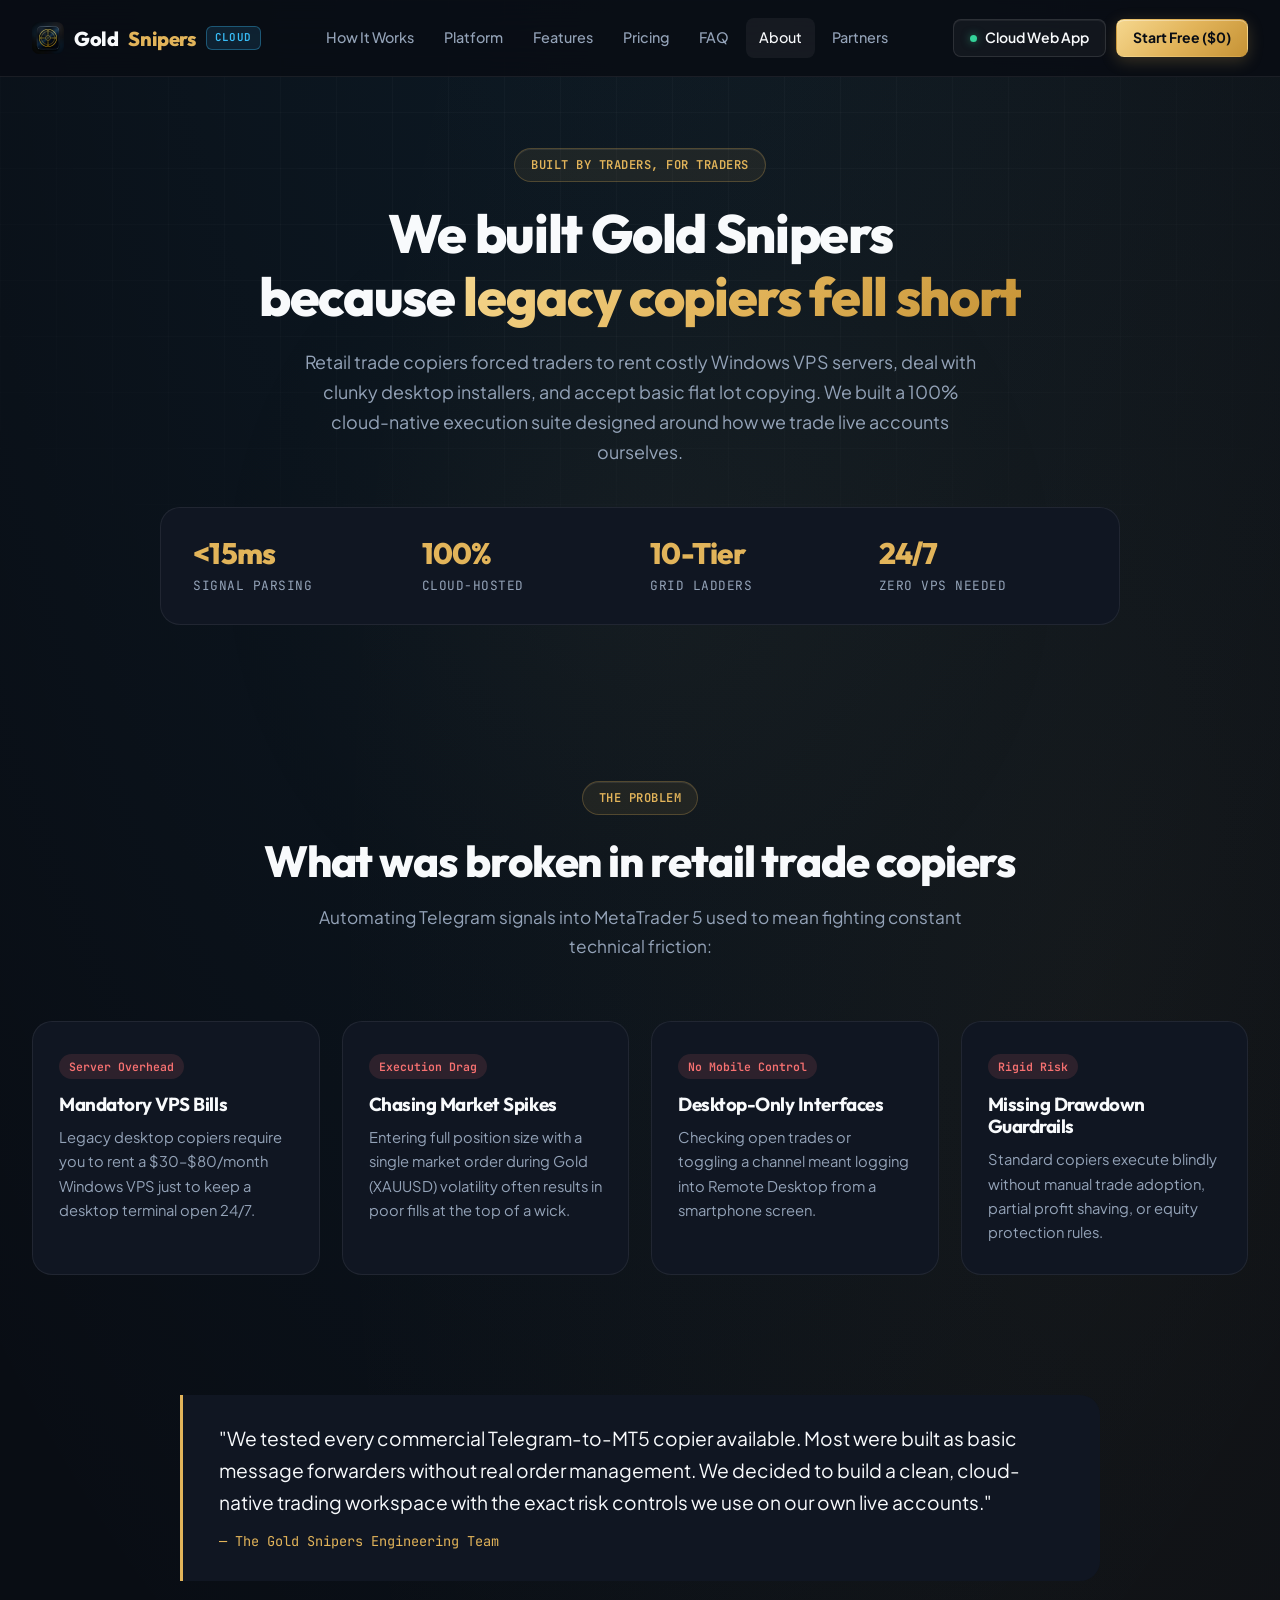
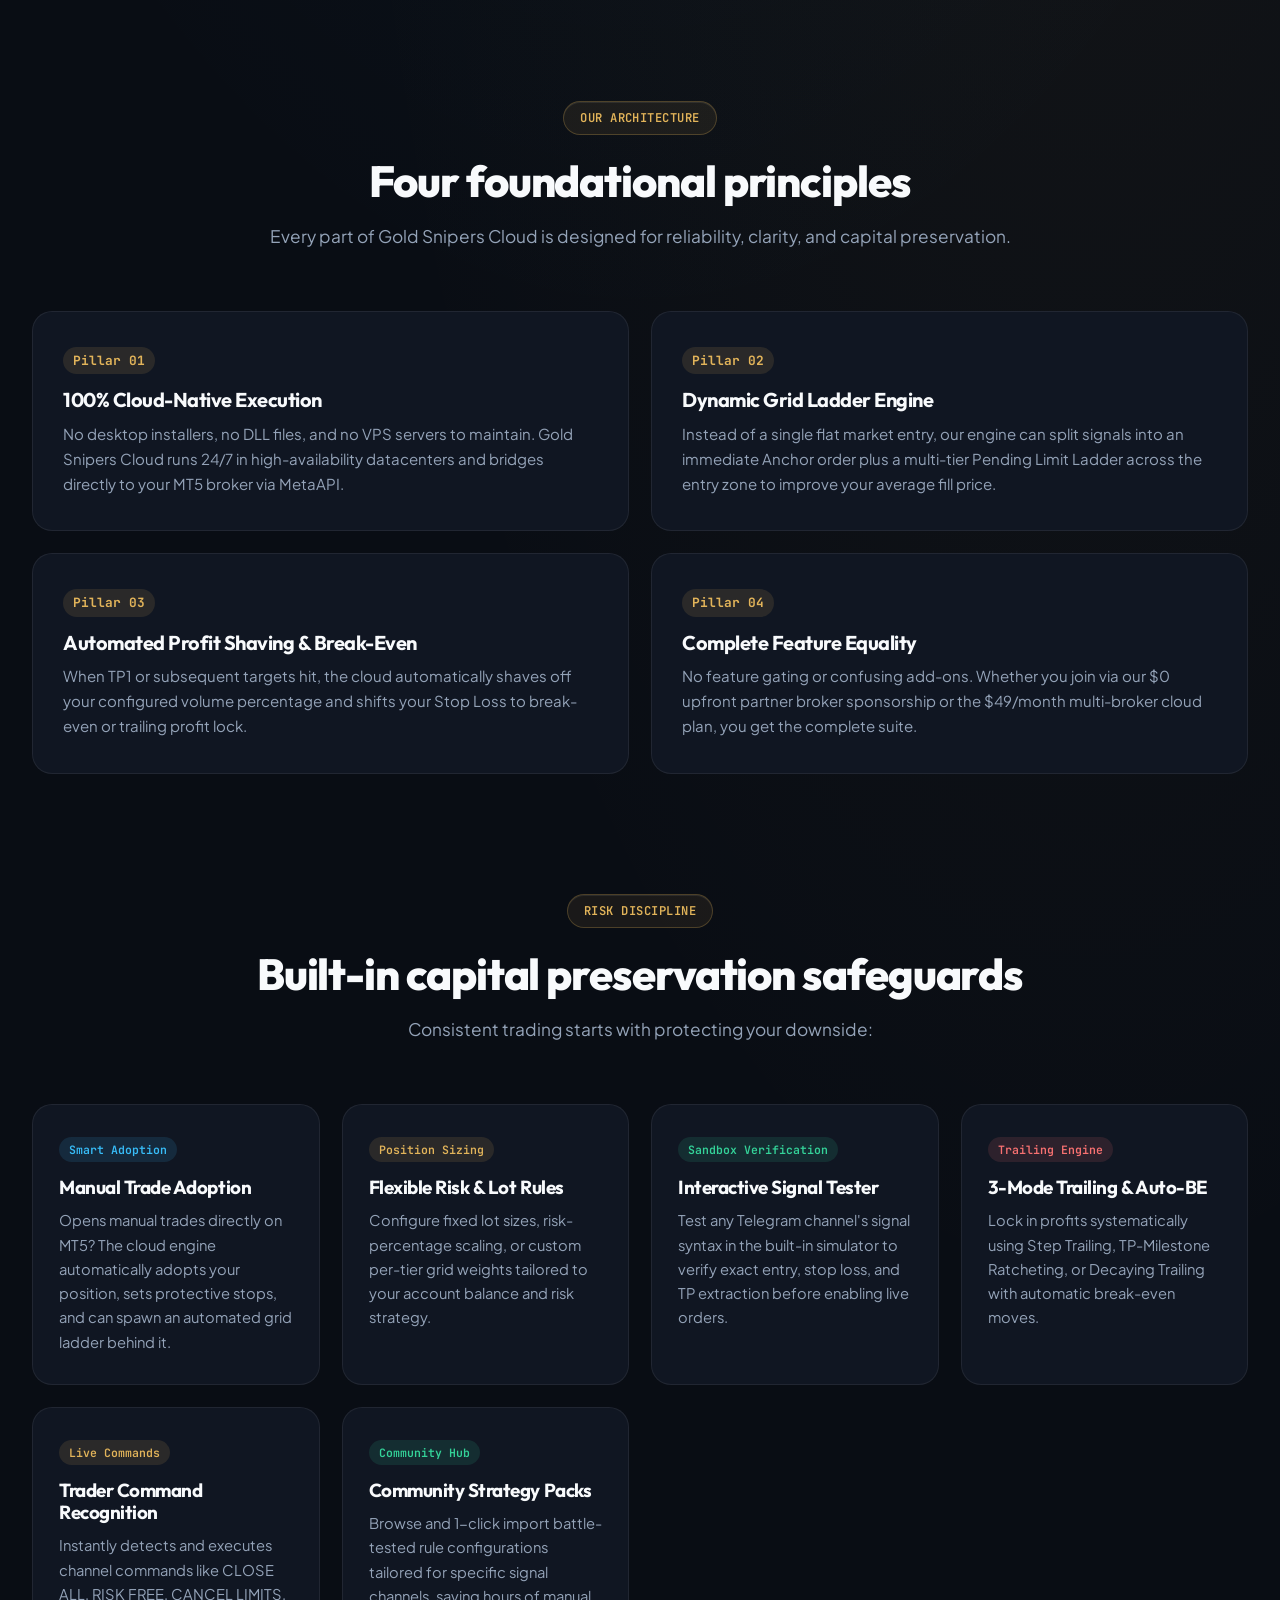
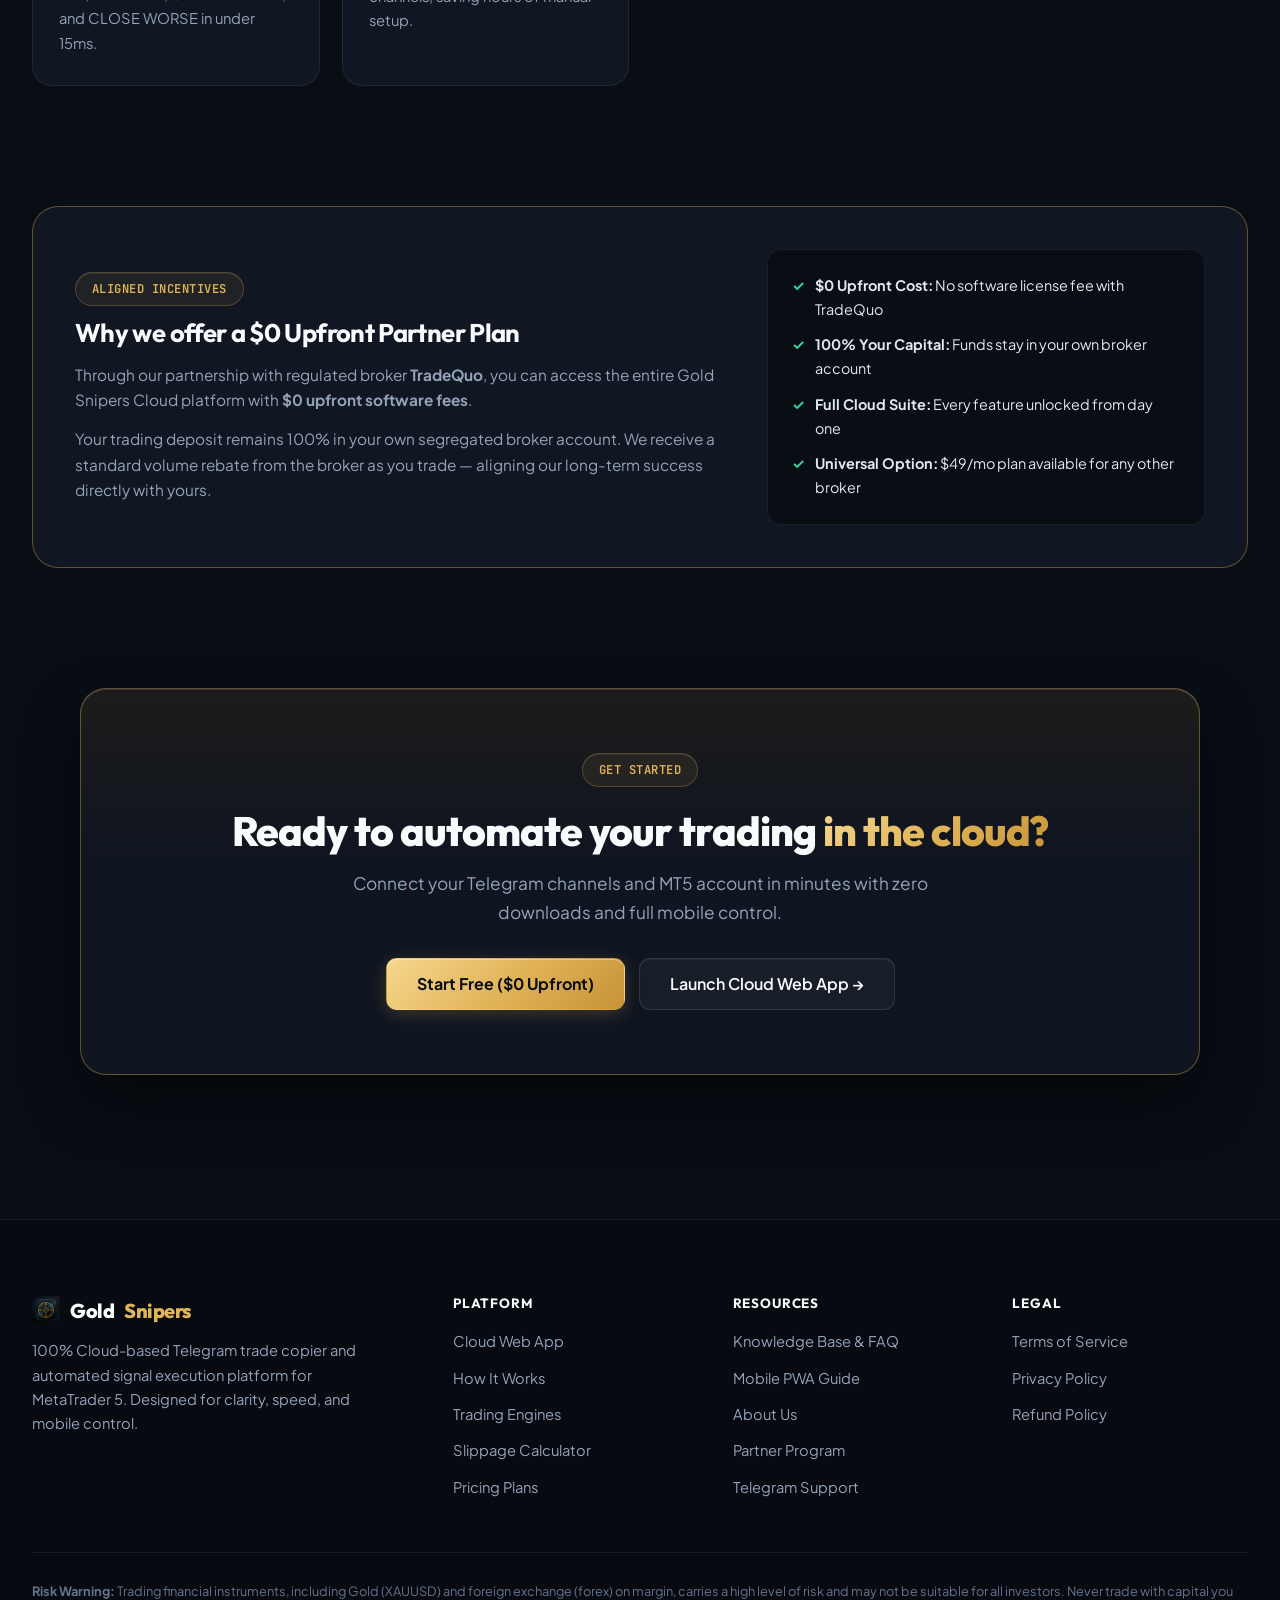
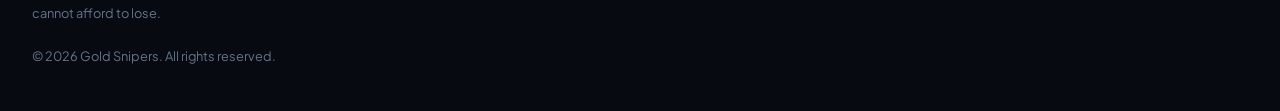
==== about.html @ 927ae24c "content: add high-value features (Community Strategy Packs, Live Commands, News Calendar, Trailing E" ====
<!DOCTYPE html>
<html lang="en">
<head>
    <meta charset="UTF-8">
    <meta name="viewport" content="width=device-width, initial-scale=1.0">
    <title>About Us | Gold Snipers Cloud</title>
    <meta name="description" content="Discover how Gold Snipers engineered our 100% cloud-native MT5 trade copier — sub-15ms execution, dynamic grid ladders, manual trade adoption, and mobile PWA control. Built by traders, for traders.">
    <link rel="canonical" href="https://goldsnipersbot.com/about.html">
    <link rel="icon" href="favicon.ico" type="image/x-icon">
    <link rel="icon" type="image/png" sizes="192x192" href="icon-192x192.png">
    <link rel="icon" type="image/png" sizes="512x512" href="icon-512x512.png">
    <meta property="og:title" content="About Us | Gold Snipers Cloud">
    <meta property="og:description" content="Why Gold Snipers exists: fixing the retail trade copier market with 100% cloud execution, smart grid ladders, and complete feature equality.">
    <meta property="og:image" content="https://goldsnipersbot.com/dashboard.png">
    <meta property="og:url" content="https://goldsnipersbot.com/about.html">
    <meta property="og:type" content="website">

    <link rel="preconnect" href="https://fonts.googleapis.com">
    <link rel="preconnect" href="https://fonts.gstatic.com" crossorigin>
    <link href="https://fonts.googleapis.com/css2?family=Inter:wght@400;500;600;700&family=Outfit:wght@500;600;700;800&family=Plus+Jakarta+Sans:wght@400;500;600;700&family=JetBrains+Mono:wght@400;500;600&display=swap" rel="stylesheet">
    <link rel="stylesheet" href="style.css?v=401.0">

    <style>
        .about-stats-bar {
            display: grid;
            grid-template-columns: repeat(4, 1fr);
            gap: 20px;
            background: var(--bg-surface);
            border: 1px solid var(--border-subtle);
            border-radius: var(--radius-lg);
            padding: 28px 32px;
            max-width: 960px;
            margin: 40px auto 0;
            text-align: left;
        }
        .about-stat h3 {
            font-size: 1.85rem;
            font-weight: 800;
            color: var(--accent-gold);
            margin-bottom: 4px;
        }
        .about-stat p {
            font-size: 0.8rem;
            color: var(--text-muted);
            font-family: var(--font-mono);
            text-transform: uppercase;
            letter-spacing: 0.04em;
        }
        .about-grid {
            display: grid;
            grid-template-columns: repeat(auto-fit, minmax(260px, 1fr));
            gap: 22px;
        }
        .about-card {
            background: var(--bg-surface);
            border: 1px solid var(--border-subtle);
            border-radius: var(--radius-lg);
            padding: 30px 26px;
            transition: var(--transition-fast);
        }
        .about-card:hover {
            border-color: var(--border-default);
        }
        .about-card-badge {
            display: inline-block;
            font-family: var(--font-mono);
            font-size: 0.72rem;
            font-weight: 600;
            padding: 3px 10px;
            border-radius: 999px;
            background: var(--accent-red-soft);
            color: var(--accent-red);
            margin-bottom: 14px;
        }
        .about-card-badge.gold {
            background: var(--accent-gold-soft);
            color: var(--accent-gold);
        }
        .about-card-badge.cyan {
            background: var(--accent-cyan-soft);
            color: var(--accent-cyan);
        }
        .about-card-badge.green {
            background: var(--accent-green-soft);
            color: var(--accent-green);
        }
        .about-card h3 {
            font-size: 1.18rem;
            font-weight: 700;
            margin-bottom: 10px;
        }
        .about-card p {
            font-size: 0.92rem;
            color: var(--text-muted);
            line-height: 1.65;
        }
        .about-quote {
            border-left: 3px solid var(--accent-gold);
            padding: 28px 36px;
            background: var(--bg-surface);
            border-radius: 0 var(--radius-lg) var(--radius-lg) 0;
            max-width: 920px;
            margin: 0 auto;
        }
        .about-quote p {
            font-size: 1.2rem;
            color: var(--text-main);
            line-height: 1.65;
        }
        .about-quote cite {
            font-size: 0.85rem;
            color: var(--accent-gold);
            display: block;
            margin-top: 12px;
            font-style: normal;
            font-family: var(--font-mono);
        }
        .pillar-grid {
            display: grid;
            grid-template-columns: repeat(2, 1fr);
            gap: 22px;
        }
        .pillar-card {
            background: var(--bg-surface);
            border: 1px solid var(--border-subtle);
            border-radius: var(--radius-lg);
            padding: 34px 30px;
        }
        .pillar-num {
            font-family: var(--font-mono);
            font-size: 0.8rem;
            font-weight: 700;
            color: var(--accent-gold);
            background: var(--accent-gold-soft);
            display: inline-block;
            padding: 3px 10px;
            border-radius: 999px;
            margin-bottom: 14px;
        }
        .pillar-card h3 {
            font-size: 1.25rem;
            font-weight: 700;
            margin-bottom: 10px;
        }
        .pillar-card p {
            font-size: 0.94rem;
            color: var(--text-muted);
            line-height: 1.65;
        }
        .broker-callout {
            background: var(--bg-surface);
            border: 1px solid var(--border-gold);
            border-radius: var(--radius-xl);
            padding: 42px;
            display: grid;
            grid-template-columns: 1.2fr 0.8fr;
            gap: 36px;
            align-items: center;
        }
        .broker-callout h3 {
            font-size: 1.6rem;
            font-weight: 700;
            margin-bottom: 14px;
        }
        .broker-callout p {
            font-size: 0.96rem;
            color: var(--text-muted);
            line-height: 1.65;
            margin-bottom: 14px;
        }
        .broker-callout-checks {
            display: flex;
            flex-direction: column;
            gap: 12px;
            background: var(--bg-base);
            padding: 24px;
            border-radius: var(--radius-md);
            border: 1px solid var(--border-subtle);
        }
        .broker-callout-check {
            display: flex;
            align-items: flex-start;
            gap: 10px;
            font-size: 0.9rem;
            color: var(--text-secondary);
        }
        .broker-callout-check span.icon {
            color: var(--accent-green);
            font-weight: 700;
        }
        @media (max-width: 900px) {
            .about-stats-bar { grid-template-columns: repeat(2, 1fr); }
            .pillar-grid { grid-template-columns: 1fr; }
            .broker-callout { grid-template-columns: 1fr; padding: 28px; }
        }
    </style>

    <script type="application/ld+json">
    {
        "@context": "https://schema.org",
        "@type": "AboutPage",
        "name": "About Gold Snipers Cloud",
        "description": "The mission, architecture, and technology behind Gold Snipers Cloud — the 100% cloud-native MetaTrader 5 trade copier.",
        "url": "https://goldsnipersbot.com/about.html",
        "publisher": {
            "@type": "Organization",
            "name": "Gold Snipers",
            "url": "https://goldsnipersbot.com",
            "logo": "https://goldsnipersbot.com/logo-header.png"
        }
    }
    </script>
</head>
<body>
    <div class="bg-glow"></div>
    <div class="bg-glow-gold"></div>

    <!-- Header / Navigation -->
    <header>
        <div class="container">
            <nav>
                <a href="index.html" class="logo">
                    <img src="logo-header.png" alt="Gold Snipers Logo" width="30" height="30">
                    Gold<span>Snipers</span> <span class="logo-sub-tag">Cloud</span>
                </a>
                <ul class="nav-links">
                    <li><a href="index.html#how-it-works">How It Works</a></li>
                    <li><a href="index.html#showcase">Platform</a></li>
                    <li><a href="index.html#features">Features</a></li>
                    <li><a href="index.html#pricing">Pricing</a></li>
                    <li><a href="faq.html">FAQ</a></li>
                    <li><a href="about.html" class="active">About</a></li>
                    <li><a href="partners.html">Partners</a></li>
                </ul>
                <div class="nav-actions">
                    <a href="https://cloud.goldsnipersbot.com" class="btn btn-secondary btn-sm" target="_blank" rel="noopener noreferrer">
                        <span class="status-dot"></span>
                        <span>Cloud Web App</span>
                    </a>
                    <a href="index.html#pricing" class="btn btn-primary btn-sm">Start Free ($0)</a>
                </div>
                <button class="menu-toggle" type="button" aria-label="Toggle navigation">
                    <span></span>
                    <span></span>
                    <span></span>
                </button>
            </nav>
        </div>
    </header>

    <main>
        <!-- Hero Section -->
        <section class="page-hero">
            <div class="container">
                <div class="section-eyebrow">Built by Traders, for Traders</div>
                <h1>We built Gold Snipers<br>because <span class="gold-text">legacy copiers fell short</span></h1>
                <p class="subtitle">
                    Retail trade copiers forced traders to rent costly Windows VPS servers, deal with clunky desktop installers, and accept basic flat lot copying. We built a 100% cloud-native execution suite designed around how we trade live accounts ourselves.
                </p>

                <div class="about-stats-bar">
                    <div class="about-stat">
                        <h3>&lt;15ms</h3>
                        <p>Signal Parsing</p>
                    </div>
                    <div class="about-stat">
                        <h3>100%</h3>
                        <p>Cloud-Hosted</p>
                    </div>
                    <div class="about-stat">
                        <h3>10-Tier</h3>
                        <p>Grid Ladders</p>
                    </div>
                    <div class="about-stat">
                        <h3>24/7</h3>
                        <p>Zero VPS Needed</p>
                    </div>
                </div>
            </div>
        </section>

        <!-- The Problem We Solved -->
        <section class="section-padding">
            <div class="container">
                <div class="section-header text-center">
                    <div class="section-eyebrow">The Problem</div>
                    <h2>What was broken in retail trade copiers</h2>
                    <p>Automating Telegram signals into MetaTrader 5 used to mean fighting constant technical friction:</p>
                </div>

                <div class="about-grid">
                    <div class="about-card">
                        <span class="about-card-badge">Server Overhead</span>
                        <h3>Mandatory VPS Bills</h3>
                        <p>Legacy desktop copiers require you to rent a $30–$80/month Windows VPS just to keep a desktop terminal open 24/7.</p>
                    </div>
                    <div class="about-card">
                        <span class="about-card-badge">Execution Drag</span>
                        <h3>Chasing Market Spikes</h3>
                        <p>Entering full position size with a single market order during Gold (XAUUSD) volatility often results in poor fills at the top of a wick.</p>
                    </div>
                    <div class="about-card">
                        <span class="about-card-badge">No Mobile Control</span>
                        <h3>Desktop-Only Interfaces</h3>
                        <p>Checking open trades or toggling a channel meant logging into Remote Desktop from a smartphone screen.</p>
                    </div>
                    <div class="about-card">
                        <span class="about-card-badge">Rigid Risk</span>
                        <h3>Missing Drawdown Guardrails</h3>
                        <p>Standard copiers execute blindly without manual trade adoption, partial profit shaving, or equity protection rules.</p>
                    </div>
                </div>
            </div>
        </section>

        <!-- Quote -->
        <section style="padding: 16px 0;">
            <div class="container">
                <div class="about-quote">
                    <p>"We tested every commercial Telegram-to-MT5 copier available. Most were built as basic message forwarders without real order management. We decided to build a clean, cloud-native trading workspace with the exact risk controls we use on our own live accounts."</p>
                    <cite>— The Gold Snipers Engineering Team</cite>
                </div>
            </div>
        </section>

        <!-- 4 Core Architectural Pillars -->
        <section class="section-padding">
            <div class="container">
                <div class="section-header text-center">
                    <div class="section-eyebrow">Our Architecture</div>
                    <h2>Four foundational principles</h2>
                    <p>Every part of Gold Snipers Cloud is designed for reliability, clarity, and capital preservation.</p>
                </div>

                <div class="pillar-grid">
                    <div class="pillar-card">
                        <div class="pillar-num">Pillar 01</div>
                        <h3>100% Cloud-Native Execution</h3>
                        <p>No desktop installers, no DLL files, and no VPS servers to maintain. Gold Snipers Cloud runs 24/7 in high-availability datacenters and bridges directly to your MT5 broker via MetaAPI.</p>
                    </div>
                    <div class="pillar-card">
                        <div class="pillar-num">Pillar 02</div>
                        <h3>Dynamic Grid Ladder Engine</h3>
                        <p>Instead of a single flat market entry, our engine can split signals into an immediate Anchor order plus a multi-tier Pending Limit Ladder across the entry zone to improve your average fill price.</p>
                    </div>
                    <div class="pillar-card">
                        <div class="pillar-num">Pillar 03</div>
                        <h3>Automated Profit Shaving &amp; Break-Even</h3>
                        <p>When TP1 or subsequent targets hit, the cloud automatically shaves off your configured volume percentage and shifts your Stop Loss to break-even or trailing profit lock.</p>
                    </div>
                    <div class="pillar-card">
                        <div class="pillar-num">Pillar 04</div>
                        <h3>Complete Feature Equality</h3>
                        <p>No feature gating or confusing add-ons. Whether you join via our $0 upfront partner broker sponsorship or the $49/month multi-broker cloud plan, you get the complete suite.</p>
                    </div>
                </div>
            </div>
        </section>

        <!-- Capital Preservation -->
        <section class="section-padding" style="padding-top: 16px;">
            <div class="container">
                <div class="section-header text-center">
                    <div class="section-eyebrow">Risk Discipline</div>
                    <h2>Built-in capital preservation safeguards</h2>
                    <p>Consistent trading starts with protecting your downside:</p>
                </div>

                <div class="about-grid">
                    <div class="about-card">
                        <span class="about-card-badge cyan">Smart Adoption</span>
                        <h3>Manual Trade Adoption</h3>
                        <p>Opens manual trades directly on MT5? The cloud engine automatically adopts your position, sets protective stops, and can spawn an automated grid ladder behind it.</p>
                    </div>
                    <div class="about-card">
                        <span class="about-card-badge gold">Position Sizing</span>
                        <h3>Flexible Risk &amp; Lot Rules</h3>
                        <p>Configure fixed lot sizes, risk-percentage scaling, or custom per-tier grid weights tailored to your account balance and risk strategy.</p>
                    </div>
                    <div class="about-card">
                        <span class="about-card-badge green">Sandbox Verification</span>
                        <h3>Interactive Signal Tester</h3>
                        <p>Test any Telegram channel's signal syntax in the built-in simulator to verify exact entry, stop loss, and TP extraction before enabling live orders.</p>
                    </div>
                    <div class="about-card">
                        <span class="about-card-badge purple">Trailing Engine</span>
                        <h3>3-Mode Trailing &amp; Auto-BE</h3>
                        <p>Lock in profits systematically using Step Trailing, TP-Milestone Ratcheting, or Decaying Trailing with automatic break-even moves.</p>
                    </div>
                    <div class="about-card">
                        <span class="about-card-badge gold">Live Commands</span>
                        <h3>Trader Command Recognition</h3>
                        <p>Instantly detects and executes channel commands like CLOSE ALL, RISK FREE, CANCEL LIMITS, and CLOSE WORSE in under 15ms.</p>
                    </div>
                    <div class="about-card">
                        <span class="about-card-badge green">Community Hub</span>
                        <h3>Community Strategy Packs</h3>
                        <p>Browse and 1-click import battle-tested rule configurations tailored for specific signal channels, saving hours of manual setup.</p>
                    </div>
                </div>
            </div>
        </section>

        <!-- Broker Sponsorship Callout -->
        <section class="section-padding" style="padding-top: 16px;">
            <div class="container">
                <div class="broker-callout">
                    <div>
                        <div class="section-eyebrow" style="margin-bottom: 12px;">Aligned Incentives</div>
                        <h3>Why we offer a $0 Upfront Partner Plan</h3>
                        <p>Through our partnership with regulated broker <strong>TradeQuo</strong>, you can access the entire Gold Snipers Cloud platform with <strong>$0 upfront software fees</strong>.</p>
                        <p style="margin-bottom: 0;">Your trading deposit remains 100% in your own segregated broker account. We receive a standard volume rebate from the broker as you trade — aligning our long-term success directly with yours.</p>
                    </div>
                    <div class="broker-callout-checks">
                        <div class="broker-callout-check">
                            <span class="icon">✓</span>
                            <span><strong>$0 Upfront Cost:</strong> No software license fee with TradeQuo</span>
                        </div>
                        <div class="broker-callout-check">
                            <span class="icon">✓</span>
                            <span><strong>100% Your Capital:</strong> Funds stay in your own broker account</span>
                        </div>
                        <div class="broker-callout-check">
                            <span class="icon">✓</span>
                            <span><strong>Full Cloud Suite:</strong> Every feature unlocked from day one</span>
                        </div>
                        <div class="broker-callout-check">
                            <span class="icon">✓</span>
                            <span><strong>Universal Option:</strong> $49/mo plan available for any other broker</span>
                        </div>
                    </div>
                </div>
            </div>
        </section>

        <!-- Bottom CTA -->
        <section class="section-padding" style="padding-top: 16px;">
            <div class="container">
                <div class="bottom-cta-box text-center">
                    <div class="section-eyebrow">Get Started</div>
                    <h2>Ready to automate your trading <span class="gold-text">in the cloud?</span></h2>
                    <p>Connect your Telegram channels and MT5 account in minutes with zero downloads and full mobile control.</p>
                    <div class="bottom-cta-actions">
                        <a href="index.html#pricing" class="btn btn-primary btn-lg">Start Free ($0 Upfront)</a>
                        <a href="https://cloud.goldsnipersbot.com" class="btn btn-secondary btn-lg" target="_blank" rel="noopener noreferrer">Launch Cloud Web App &rarr;</a>
                    </div>
                </div>
            </div>
        </section>
    </main>

    <!-- Footer -->
    <footer>
        <div class="container">
            <div class="footer-grid">
                <div class="footer-brand">
                    <a href="index.html" class="footer-logo">
                        <h2><img src="logo-header.png" alt="Gold Snipers Logo" width="28" height="28"> Gold<span>Snipers</span></h2>
                    </a>
                    <p>100% Cloud-based Telegram trade copier and automated signal execution platform for MetaTrader 5. Designed for clarity, speed, and mobile control.</p>
                </div>
                <div class="footer-links">
                    <h4>Platform</h4>
                    <ul>
                        <li><a href="https://cloud.goldsnipersbot.com" target="_blank" rel="noopener noreferrer">Cloud Web App</a></li>
                        <li><a href="index.html#how-it-works">How It Works</a></li>
                        <li><a href="index.html#features">Trading Engines</a></li>
                        <li><a href="index.html#calculator">Slippage Calculator</a></li>
                        <li><a href="index.html#pricing">Pricing Plans</a></li>
                    </ul>
                </div>
                <div class="footer-links">
                    <h4>Resources</h4>
                    <ul>
                        <li><a href="faq.html">Knowledge Base &amp; FAQ</a></li>
                        <li><a href="download.html">Mobile PWA Guide</a></li>
                        <li><a href="about.html">About Us</a></li>
                        <li><a href="partners.html">Partner Program</a></li>
                        <li><a href="https://t.me/goldsniperssupport" target="_blank" rel="noopener noreferrer">Telegram Support</a></li>
                    </ul>
                </div>
                <div class="footer-links">
                    <h4>Legal</h4>
                    <ul>
                        <li><a href="terms.html">Terms of Service</a></li>
                        <li><a href="privacy.html">Privacy Policy</a></li>
                        <li><a href="refund.html">Refund Policy</a></li>
                    </ul>
                </div>
            </div>
            <div class="footer-disclaimer">
                <strong>Risk Warning:</strong> Trading financial instruments, including Gold (XAUUSD) and foreign exchange (forex) on margin, carries a high level of risk and may not be suitable for all investors. Never trade with capital you cannot afford to lose.
                <br><br>
                &copy; 2026 Gold Snipers. All rights reserved.
            </div>
        </div>
    </footer>

    <script src="script.js?v=400.0"></script>
</body>
</html>
---- style.css ----
/* ==========================================================================
   Gold Snipers Cloud — Premium Fintech Matte Dark Design System (v401.0)
   Crafted for visual depth, crisp hierarchy, zero broken wrapping, and eye comfort.
   ========================================================================== */

:root {
    /* Rich Layered Slate Surfaces */
    --bg-base: #090D14;
    --bg-surface: #101622;
    --bg-elevated: #161F30;
    --bg-subtle: #1E293B;
    --bg-glass: rgba(16, 22, 34, 0.82);

    /* Specular Borders & Dividers */
    --border-subtle: rgba(255, 255, 255, 0.07);
    --border-default: rgba(255, 255, 255, 0.11);
    --border-hover: rgba(255, 255, 255, 0.20);
    --border-gold: rgba(226, 180, 90, 0.38);
    --border-teal: rgba(56, 189, 248, 0.35);

    /* Balanced Contrast Typography */
    --text-main: #F8FAFC;
    --text-secondary: #E2E8F0;
    --text-muted: #94A3B8;
    --text-dim: #64748B;

    /* Refined Fintech Accents */
    --accent-gold: #E2B45A;
    --accent-gold-hover: #ECC574;
    --accent-gold-soft: rgba(226, 180, 90, 0.12);
    --accent-cyan: #38BDF8;
    --accent-cyan-hover: #7DD3FC;
    --accent-cyan-soft: rgba(56, 189, 248, 0.12);
    --accent-green: #34D399;
    --accent-green-soft: rgba(52, 211, 153, 0.12);
    --accent-red: #F87171;
    --accent-red-soft: rgba(248, 113, 113, 0.12);
    --accent-purple: #A78BFA;
    --accent-purple-soft: rgba(167, 139, 250, 0.12);

    /* Gradients & Lighting */
    --gold-gradient: linear-gradient(135deg, #F5D78E 0%, #E2B45A 50%, #C69336 100%);
    --card-surface: linear-gradient(180deg, rgba(24, 33, 50, 0.72) 0%, rgba(14, 20, 32, 0.88) 100%);
    --card-featured-gold: linear-gradient(180deg, rgba(226, 180, 90, 0.09) 0%, rgba(16, 22, 34, 0.92) 45%);
    --card-featured-cyan: linear-gradient(180deg, rgba(56, 189, 248, 0.09) 0%, rgba(16, 22, 34, 0.92) 45%);

    /* Typography */
    --font-primary: 'Plus Jakarta Sans', 'Inter', -apple-system, BlinkMacSystemFont, 'Segoe UI', sans-serif;
    --font-display: 'Outfit', 'Plus Jakarta Sans', -apple-system, BlinkMacSystemFont, sans-serif;
    --font-mono: 'JetBrains Mono', monospace;

    /* Layout & Elevation */
    --radius-sm: 10px;
    --radius-md: 14px;
    --radius-lg: 20px;
    --radius-xl: 26px;
    --shadow-card: inset 0 1px 0 0 rgba(255, 255, 255, 0.08), 0 16px 36px -8px rgba(0, 0, 0, 0.48);
    --shadow-elevated: inset 0 1px 0 0 rgba(255, 255, 255, 0.12), 0 28px 64px -12px rgba(0, 0, 0, 0.68);
    --transition-fast: all 0.18s cubic-bezier(0.16, 1, 0.3, 1);
    --transition-smooth: all 0.3s cubic-bezier(0.16, 1, 0.3, 1);
}

/* --- Base Reset --- */
*, *::before, *::after {
    margin: 0;
    padding: 0;
    box-sizing: border-box;
}

html {
    scroll-behavior: smooth;
    scroll-padding-top: 108px;
    overflow-x: hidden;
    -webkit-font-smoothing: antialiased;
    -moz-osx-font-smoothing: grayscale;
}

section[id] {
    scroll-margin-top: 108px;
}

body {
    background-color: var(--bg-base);
    background-image:
        radial-gradient(ellipse 80% 50% at 50% -10%, rgba(56, 189, 248, 0.08), transparent),
        radial-gradient(ellipse 60% 40% at 85% 20%, rgba(226, 180, 90, 0.05), transparent);
    color: var(--text-main);
    font-family: var(--font-primary);
    font-size: 16px;
    line-height: 1.65;
    overflow-x: hidden;
    position: relative;
}

/* Subtle architectural grid backdrop at top of page */
.bg-glow {
    position: absolute;
    top: 0;
    left: 0;
    right: 0;
    height: 760px;
    background-image:
        linear-gradient(to right, rgba(255, 255, 255, 0.022) 1px, transparent 1px),
        linear-gradient(to bottom, rgba(255, 255, 255, 0.022) 1px, transparent 1px);
    background-size: 56px 56px;
    mask-image: radial-gradient(ellipse 75% 65% at 50% 25%, #000 30%, transparent 100%);
    -webkit-mask-image: radial-gradient(ellipse 75% 65% at 50% 25%, #000 30%, transparent 100%);
    z-index: -1;
    pointer-events: none;
}

.bg-glow-gold {
    position: fixed;
    top: 30%;
    left: 50%;
    width: 1100px;
    height: 600px;
    background: radial-gradient(circle, rgba(226, 180, 90, 0.03) 0%, transparent 70%);
    transform: translateX(-50%);
    z-index: -1;
    pointer-events: none;
}

a {
    color: inherit;
    text-decoration: none;
    transition: var(--transition-fast);
}

img {
    max-width: 100%;
    height: auto;
    display: block;
}

:focus-visible {
    outline: 2px solid var(--accent-cyan);
    outline-offset: 3px;
}

/* --- Container & Grid Spacing --- */
.container {
    width: 100%;
    max-width: 1340px;
    margin: 0 auto;
    padding: 0 32px;
}

@media (min-width: 1536px) {
    .container {
        max-width: 1420px;
        padding: 0 40px;
    }
}

@media (max-width: 640px) {
    .container {
        padding: 0 20px;
    }
}

.section-padding {
    padding: 104px 0;
}

@media (max-width: 768px) {
    .section-padding {
        padding: 72px 0;
    }
}

.text-center {
    text-align: center;
}

/* --- Typography & Balanced Headings --- */
h1, h2, h3, h4 {
    font-family: var(--font-display);
    color: var(--text-main);
    letter-spacing: -0.025em;
    line-height: 1.18;
    text-wrap: balance;
}

.gold-text,
.gold-gradient-text {
    background: var(--gold-gradient);
    -webkit-background-clip: text;
    -webkit-text-fill-color: transparent;
    display: inline;
}

.cyan-text,
.cyan-gradient-text {
    background: linear-gradient(135deg, #7DD3FC 0%, #38BDF8 60%, #0284C7 100%);
    -webkit-background-clip: text;
    -webkit-text-fill-color: transparent;
    display: inline;
}

/* --- Section Headers --- */
.section-header {
    max-width: 780px;
    margin: 0 auto 60px auto;
}

.section-eyebrow,
.cloud-pill-badge,
.hero-top-badge {
    display: inline-flex;
    align-items: center;
    gap: 8px;
    padding: 6px 16px;
    border-radius: 999px;
    background: rgba(226, 180, 90, 0.08);
    border: 1px solid rgba(226, 180, 90, 0.25);
    color: var(--accent-gold);
    font-family: var(--font-mono);
    font-size: 0.76rem;
    font-weight: 600;
    letter-spacing: 0.04em;
    text-transform: uppercase;
    margin-bottom: 20px;
    box-shadow: inset 0 1px 0 rgba(255, 255, 255, 0.08);
}

.section-header h2 {
    font-size: clamp(2rem, 3.4vw, 2.85rem);
    font-weight: 800;
    margin-bottom: 16px;
    text-wrap: balance;
}

.section-header p {
    font-size: 1.08rem;
    color: var(--text-muted);
    line-height: 1.68;
    text-wrap: pretty;
}

/* --- Surface Cards --- */
.glass-panel,
.surface-card {
    background: var(--card-surface);
    border: 1px solid var(--border-default);
    border-radius: var(--radius-lg);
    box-shadow: var(--shadow-card);
    backdrop-filter: blur(12px);
}

/* --- Buttons --- */
.btn {
    display: inline-flex;
    align-items: center;
    justify-content: center;
    gap: 8px;
    padding: 12px 24px;
    border-radius: var(--radius-sm);
    font-family: var(--font-primary);
    font-weight: 600;
    font-size: 0.95rem;
    line-height: 1.25;
    cursor: pointer;
    transition: var(--transition-fast);
    border: 1px solid transparent;
    text-align: center;
    white-space: nowrap;
}

.btn-primary {
    background: var(--gold-gradient);
    color: #090D14;
    font-weight: 700;
    box-shadow: inset 0 1px 0 rgba(255, 255, 255, 0.35), 0 4px 16px rgba(226, 180, 90, 0.22);
}

.btn-primary:hover {
    filter: brightness(1.06);
    transform: translateY(-1px);
    box-shadow: inset 0 1px 0 rgba(255, 255, 255, 0.45), 0 8px 24px rgba(226, 180, 90, 0.32);
}

.btn-secondary {
    background: rgba(255, 255, 255, 0.04);
    color: var(--text-main);
    border: 1px solid var(--border-default);
    box-shadow: inset 0 1px 0 rgba(255, 255, 255, 0.06);
}

.btn-secondary:hover {
    background: rgba(255, 255, 255, 0.08);
    border-color: var(--border-hover);
    transform: translateY(-1px);
}

.btn-sm {
    padding: 9px 16px;
    font-size: 0.875rem;
    border-radius: 8px;
}

.btn-lg {
    padding: 15px 30px;
    font-size: 1rem;
    border-radius: 11px;
}

.btn-block {
    display: flex;
    width: 100%;
}

.btn-arrow {
    transition: transform 0.2s ease;
}

.btn:hover .btn-arrow {
    transform: translateX(3px);
}

/* Status indicator dot */
.status-dot,
.live-pulse,
.pulse-dot-cyan,
.pulse-dot-sm,
.btn-live-dot {
    width: 7px;
    height: 7px;
    border-radius: 50%;
    background-color: var(--accent-green);
    box-shadow: 0 0 8px rgba(52, 211, 153, 0.6);
    display: inline-block;
    flex-shrink: 0;
}

/* --- Header & Navigation (Single-Line Guaranteed) --- */
header {
    position: fixed;
    top: 0;
    left: 0;
    width: 100%;
    z-index: 1000;
    background: rgba(9, 13, 20, 0.84);
    backdrop-filter: blur(18px);
    -webkit-backdrop-filter: blur(18px);
    border-bottom: 1px solid var(--border-subtle);
    transition: var(--transition-fast);
}

header.scrolled {
    background: rgba(9, 13, 20, 0.94);
    border-bottom-color: var(--border-default);
    box-shadow: 0 10px 30px rgba(0, 0, 0, 0.45);
}

nav {
    display: flex;
    align-items: center;
    justify-content: space-between;
    height: 76px;
    gap: 16px;
}

.logo {
    display: inline-flex;
    align-items: center;
    gap: 10px;
    font-family: var(--font-display);
    font-size: 1.25rem;
    font-weight: 800;
    color: var(--text-main);
    letter-spacing: -0.02em;
    flex-shrink: 0;
    white-space: nowrap;
}

.logo img {
    width: 32px;
    height: 32px;
    border-radius: 7px;
}

.logo span {
    color: var(--accent-gold);
}

.logo .logo-sub-tag {
    font-family: var(--font-mono);
    font-size: 0.68rem;
    font-weight: 600;
    color: var(--accent-cyan);
    background: var(--accent-cyan-soft);
    border: 1px solid var(--border-teal);
    padding: 2px 8px;
    border-radius: 6px;
    letter-spacing: 0.04em;
    text-transform: uppercase;
}

.nav-links {
    display: flex;
    align-items: center;
    list-style: none;
    gap: 4px;
    flex-wrap: nowrap;
}

.nav-links li {
    flex-shrink: 0;
}

.nav-links a {
    display: inline-block;
    white-space: nowrap;
    padding: 8px 13px;
    border-radius: 8px;
    font-size: 0.9rem;
    font-weight: 500;
    color: var(--text-muted);
    transition: var(--transition-fast);
}

.nav-links a:hover,
.nav-links a.active {
    color: var(--text-main);
    background: rgba(255, 255, 255, 0.05);
}

.nav-actions {
    display: flex;
    align-items: center;
    gap: 10px;
    flex-shrink: 0;
}

.menu-toggle {
    display: none;
    flex-direction: column;
    justify-content: center;
    gap: 5px;
    width: 40px;
    height: 40px;
    padding: 9px;
    border-radius: 8px;
    background: var(--bg-elevated);
    border: 1px solid var(--border-default);
    cursor: pointer;
}

.menu-toggle span {
    display: block;
    width: 100%;
    height: 2px;
    background: var(--text-main);
    border-radius: 2px;
    transition: var(--transition-fast);
}

@media (max-width: 1120px) {
    .nav-links {
        position: fixed;
        top: 76px;
        left: 0;
        right: 0;
        background: var(--bg-surface);
        border-bottom: 1px solid var(--border-default);
        flex-direction: column;
        align-items: stretch;
        padding: 16px 24px 24px;
        gap: 6px;
        box-shadow: var(--shadow-elevated);
        transform: translateY(-120%);
        opacity: 0;
        pointer-events: none;
        transition: var(--transition-smooth);
    }

    .nav-links.active {
        transform: translateY(0);
        opacity: 1;
        pointer-events: auto;
    }

    .nav-links a {
        padding: 12px 14px;
        font-size: 1rem;
    }

    .menu-toggle {
        display: flex;
    }
}

@media (max-width: 640px) {
    .nav-actions .btn-secondary {
        display: none;
    }
}

/* --- Hero Section --- */
.hero {
    padding: 148px 0 80px;
    position: relative;
}

.hero-text-center {
    max-width: 920px;
    margin: 0 auto;
    text-align: center;
}

.hero-title {
    font-size: clamp(2.5rem, 4.8vw, 4.15rem);
    font-weight: 800;
    letter-spacing: -0.03em;
    line-height: 1.1;
    margin-bottom: 24px;
}

.hero-description {
    font-size: clamp(1.06rem, 1.35vw, 1.2rem);
    color: var(--text-muted);
    max-width: 720px;
    margin: 0 auto 36px;
    line-height: 1.68;
}

.hero-actions {
    display: flex;
    align-items: center;
    justify-content: center;
    gap: 14px;
    flex-wrap: wrap;
    margin-bottom: 52px;
}

/* Value Pillars under Hero CTA — Wide enough so titles never wrap awkwardly */
.hero-stats-row {
    display: grid;
    grid-template-columns: repeat(4, 1fr);
    gap: 16px;
    max-width: 1120px;
    margin: 0 auto 60px;
    text-align: left;
}

.hero-stat-pill {
    display: flex;
    align-items: center;
    gap: 14px;
    padding: 16px 18px;
    background: var(--card-surface);
    border: 1px solid var(--border-default);
    border-radius: var(--radius-md);
    box-shadow: var(--shadow-card);
}

.stat-icon {
    width: 40px;
    height: 40px;
    border-radius: 10px;
    background: rgba(226, 180, 90, 0.1);
    border: 1px solid rgba(226, 180, 90, 0.25);
    display: flex;
    align-items: center;
    justify-content: center;
    font-size: 1.1rem;
    flex-shrink: 0;
}

.stat-content {
    display: flex;
    flex-direction: column;
    min-width: 0;
}

.stat-content strong {
    font-size: 0.92rem;
    font-weight: 700;
    color: var(--text-main);
    line-height: 1.3;
    white-space: nowrap;
}

.stat-content span {
    font-size: 0.8rem;
    color: var(--text-muted);
    white-space: nowrap;
}

@media (max-width: 1024px) {
    .hero-stats-row {
        grid-template-columns: repeat(2, 1fr);
        max-width: 640px;
    }
}

@media (max-width: 540px) {
    .hero-stats-row {
        grid-template-columns: 1fr;
    }
}

/* Hero Device Stage */
.hero-mockup-wrapper {
    position: relative;
    max-width: 1220px;
    margin: 0 auto;
}

.hero-mockup-wrapper::before {
    content: "";
    position: absolute;
    inset: -20px 40px 20px 40px;
    background: radial-gradient(ellipse at center, rgba(56, 189, 248, 0.12) 0%, rgba(226, 180, 90, 0.06) 45%, transparent 75%);
    filter: blur(40px);
    z-index: -1;
    pointer-events: none;
}

.hero-device-stage {
    position: relative;
    padding-bottom: 28px;
}

.desktop-mockup-frame {
    background: #0B0F17;
    border: 1px solid var(--border-hover);
    border-radius: var(--radius-lg);
    overflow: hidden;
    box-shadow: var(--shadow-elevated);
}

.mockup-header-bar {
    display: flex;
    align-items: center;
    justify-content: space-between;
    padding: 12px 20px;
    background: #111826;
    border-bottom: 1px solid var(--border-subtle);
}

.window-dots {
    display: flex;
    gap: 8px;
}

.window-dots span {
    width: 11px;
    height: 11px;
    border-radius: 50%;
}

.window-dots span:nth-child(1) { background: #EF4444; opacity: 0.85; }
.window-dots span:nth-child(2) { background: #F59E0B; opacity: 0.85; }
.window-dots span:nth-child(3) { background: #10B981; opacity: 0.85; }

.window-url-bar {
    font-family: var(--font-mono);
    font-size: 0.78rem;
    color: var(--text-muted);
    background: rgba(9, 13, 20, 0.9);
    border: 1px solid var(--border-subtle);
    padding: 5px 20px;
    border-radius: 6px;
}

.window-status-pill {
    display: inline-flex;
    align-items: center;
    gap: 7px;
    font-family: var(--font-mono);
    font-size: 0.75rem;
    font-weight: 600;
    color: var(--accent-green);
    background: var(--accent-green-soft);
    border: 1px solid rgba(52, 211, 153, 0.25);
    padding: 4px 12px;
    border-radius: 999px;
}

.mockup-image-body img {
    width: 100%;
    height: auto;
    display: block;
}

.mobile-mockup-frame {
    position: absolute;
    right: -16px;
    bottom: 0;
    width: 256px;
    background: #090D15;
    border: 2px solid rgba(255, 255, 255, 0.22);
    border-radius: 34px;
    padding: 10px 8px 12px;
    box-shadow: 0 30px 70px rgba(0, 0, 0, 0.85);
    transition: transform 0.3s ease;
}

.mobile-mockup-frame:hover {
    transform: translateY(-5px);
}

.mobile-phone-speaker {
    width: 52px;
    height: 4px;
    background: var(--bg-subtle);
    border-radius: 999px;
    margin: 0 auto 8px;
}

.mobile-image-body {
    border-radius: 24px;
    overflow: hidden;
    background: var(--bg-base);
}

.mobile-phone-bar {
    width: 76px;
    height: 4px;
    background: var(--bg-subtle);
    border-radius: 999px;
    margin: 8px auto 0;
}

@media (max-width: 1024px) {
    .mobile-mockup-frame {
        position: static;
        width: 250px;
        margin: 32px auto 0;
    }
}

/* --- Broker Compatibility Strip --- */
.broker-strip-section {
    padding: 40px 0;
    border-top: 1px solid var(--border-subtle);
    border-bottom: 1px solid var(--border-subtle);
    background: rgba(16, 22, 34, 0.55);
}

.broker-strip-title {
    font-family: var(--font-mono);
    font-size: 0.76rem;
    font-weight: 600;
    letter-spacing: 0.08em;
    color: var(--text-muted);
    text-transform: uppercase;
    margin-bottom: 18px;
}

.broker-badges-cloud {
    display: flex;
    flex-wrap: wrap;
    justify-content: center;
    gap: 10px;
}

.broker-pill {
    padding: 8px 16px;
    background: rgba(255, 255, 255, 0.03);
    border: 1px solid var(--border-default);
    border-radius: 999px;
    font-size: 0.86rem;
    font-weight: 500;
    color: var(--text-secondary);
    transition: var(--transition-fast);
}

.broker-pill:hover {
    border-color: var(--border-hover);
    background: rgba(255, 255, 255, 0.06);
    color: var(--text-main);
}

.broker-pill.partner-highlight {
    border-color: var(--border-gold);
    color: var(--accent-gold);
    background: var(--accent-gold-soft);
    font-weight: 600;
}

/* --- How It Works (3 Steps) --- */
.how-grid-modern {
    display: grid;
    grid-template-columns: repeat(3, 1fr);
    gap: 28px;
}

.how-card-modern {
    padding: 38px 32px;
    border-radius: var(--radius-lg);
    background: var(--card-surface);
    border: 1px solid var(--border-default);
    box-shadow: var(--shadow-card);
    position: relative;
    display: flex;
    flex-direction: column;
    transition: var(--transition-fast);
}

.how-card-modern:hover {
    border-color: var(--border-hover);
    transform: translateY(-3px);
}

.how-step-num {
    font-family: var(--font-mono);
    font-size: 0.78rem;
    font-weight: 700;
    color: var(--accent-gold);
    background: var(--accent-gold-soft);
    border: 1px solid var(--border-gold);
    padding: 4px 12px;
    border-radius: 999px;
    align-self: flex-start;
    margin-bottom: 20px;
}

.how-card-modern h3 {
    font-size: 1.32rem;
    font-weight: 700;
    margin-bottom: 12px;
}

.how-card-modern p {
    font-size: 0.96rem;
    color: var(--text-muted);
    line-height: 1.68;
    margin-bottom: 24px;
    flex-grow: 1;
}

.how-feature-bullet {
    font-size: 0.86rem;
    font-weight: 600;
    color: var(--accent-green);
    padding-top: 16px;
    border-top: 1px solid var(--border-subtle);
}

@media (max-width: 960px) {
    .how-grid-modern {
        grid-template-columns: 1fr;
    }
}

/* --- Interactive Cloud App Showcase --- */
.showcase-container {
    padding: 32px;
    background: var(--card-surface);
    border: 1px solid var(--border-default);
    border-radius: var(--radius-xl);
    box-shadow: var(--shadow-elevated);
    display: flex;
    flex-direction: column;
    align-items: center;
    gap: 28px;
}

.showcase-tabs {
    display: inline-flex;
    flex-wrap: wrap;
    justify-content: center;
    gap: 6px;
    padding: 6px;
    background: var(--bg-base);
    border: 1px solid var(--border-default);
    border-radius: 12px;
}

.showcase-tab {
    background: transparent;
    border: 1px solid transparent;
    color: var(--text-muted);
    padding: 10px 20px;
    border-radius: 8px;
    cursor: pointer;
    font-family: var(--font-primary);
    font-weight: 600;
    font-size: 0.9rem;
    transition: var(--transition-fast);
}

.showcase-tab:hover {
    color: var(--text-main);
}

.showcase-tab.active {
    background: var(--bg-elevated);
    border-color: var(--border-gold);
    color: var(--accent-gold);
    box-shadow: 0 2px 10px rgba(0, 0, 0, 0.35);
}

.showcase-viewer {
    width: 100%;
    max-width: 1180px;
    border-radius: var(--radius-md);
    overflow: hidden;
    border: 1px solid var(--border-hover);
    background: var(--bg-base);
    box-shadow: 0 20px 50px rgba(0, 0, 0, 0.6);
    display: flex;
    justify-content: center;
    align-items: center;
    transition: max-width 0.35s ease, border-radius 0.35s ease;
}

.showcase-viewer.is-mobile-frame {
    max-width: 320px;
    border-radius: 36px;
    border: 2px solid var(--border-hover);
    padding: 10px 8px 14px;
    background: #080B12;
}

.showcase-viewer.is-mobile-frame .showcase-image {
    border-radius: 24px;
    max-height: 680px;
}

.showcase-image {
    width: 100%;
    height: auto;
    display: block;
    object-fit: contain;
    transition: opacity 0.2s ease;
}

.showcase-caption {
    font-size: 0.85rem;
    color: var(--text-muted);
}

/* --- Bento Features Grid --- */
.bento-grid-modern,
.bento-grid {
    display: grid;
    grid-template-columns: repeat(3, 1fr);
    gap: 24px;
}

.bento-card-v2,
.bento-card {
    padding: 36px 32px;
    border-radius: var(--radius-lg);
    background: var(--card-surface);
    border: 1px solid var(--border-default);
    box-shadow: var(--shadow-card);
    display: flex;
    flex-direction: column;
    justify-content: space-between;
    transition: var(--transition-fast);
}

.bento-card-v2:hover,
.bento-card:hover {
    border-color: var(--border-hover);
    transform: translateY(-3px);
}

.bento-span-2 {
    grid-column: span 2;
}

.bento-top-row,
.bento-card-header {
    display: flex;
    justify-content: space-between;
    align-items: center;
    margin-bottom: 20px;
}

.bento-icon-glow,
.bento-icon {
    width: 46px;
    height: 46px;
    border-radius: 12px;
    display: flex;
    align-items: center;
    justify-content: center;
    font-size: 1.35rem;
    background: rgba(255, 255, 255, 0.04);
    border: 1px solid var(--border-default);
    box-shadow: inset 0 1px 0 rgba(255, 255, 255, 0.08);
}

.bento-badge-pill,
.bento-badge {
    font-family: var(--font-mono);
    font-size: 0.73rem;
    font-weight: 600;
    color: var(--accent-cyan);
    background: var(--accent-cyan-soft);
    border: 1px solid rgba(56, 189, 248, 0.25);
    padding: 4px 12px;
    border-radius: 999px;
}

.bento-badge-pill.gold,
.bento-badge.gold {
    color: var(--accent-gold);
    background: var(--accent-gold-soft);
    border-color: rgba(226, 180, 90, 0.28);
}

.bento-badge-pill.purple,
.bento-badge.purple {
    color: var(--accent-purple);
    background: var(--accent-purple-soft);
    border-color: rgba(167, 139, 250, 0.28);
}

.bento-badge-pill.green,
.bento-badge.green {
    color: var(--accent-green);
    background: var(--accent-green-soft);
    border-color: rgba(52, 211, 153, 0.28);
}

.bento-card-v2 h3,
.bento-card h3 {
    font-size: 1.28rem;
    font-weight: 700;
    margin-bottom: 12px;
    color: var(--text-main);
}

.bento-card-v2 p,
.bento-card p {
    font-size: 0.95rem;
    color: var(--text-muted);
    line-height: 1.68;
}

.bento-hud-preview,
.bento-hud {
    margin-top: 24px;
    background: rgba(9, 13, 20, 0.75);
    border: 1px solid var(--border-default);
    border-radius: var(--radius-sm);
    padding: 14px 18px;
    display: flex;
    flex-wrap: wrap;
    gap: 12px 24px;
}

.hud-item,
.bento-hud-row {
    font-size: 0.83rem;
    font-family: var(--font-mono);
}

.hud-label {
    color: var(--text-muted);
    margin-right: 4px;
}

.hud-val-cyan { color: var(--accent-cyan); font-weight: 600; }
.hud-val-gold { color: var(--accent-gold); font-weight: 600; }
.hud-val-green { color: var(--accent-green); font-weight: 600; }

@media (max-width: 960px) {
    .bento-grid-modern,
    .bento-grid {
        grid-template-columns: 1fr;
    }
    .bento-span-2 {
        grid-column: span 1;
    }
}

/* --- Comparison Section (Cloud vs Traditional VPS) --- */
.comparison-grid-modern {
    display: grid;
    grid-template-columns: 1fr 1fr;
    gap: 32px;
}

.comp-col {
    padding: 42px 38px;
    border-radius: var(--radius-xl);
    background: var(--card-surface);
    border: 1px solid var(--border-default);
    box-shadow: var(--shadow-card);
}

.comp-traditional {
    border-color: rgba(248, 113, 113, 0.22);
    background: linear-gradient(180deg, rgba(248, 113, 113, 0.04) 0%, rgba(16, 22, 34, 0.85) 35%);
}

.featured-comp {
    background: var(--card-featured-gold);
    border-color: var(--border-gold);
    box-shadow: var(--shadow-elevated);
}

.comp-col-header {
    display: flex;
    justify-content: space-between;
    align-items: center;
    border-bottom: 1px solid var(--border-subtle);
    padding-bottom: 22px;
    margin-bottom: 26px;
}

.comp-col-header h3 {
    font-size: 1.5rem;
    font-weight: 800;
    margin-top: 8px;
}

.comp-badge {
    display: inline-block;
    font-family: var(--font-mono);
    font-size: 0.73rem;
    font-weight: 600;
    padding: 4px 12px;
    border-radius: 999px;
    text-transform: uppercase;
    letter-spacing: 0.04em;
}

.comp-badge-old {
    background: var(--accent-red-soft);
    border: 1px solid rgba(248, 113, 113, 0.3);
    color: var(--accent-red);
}

.comp-badge-cloud {
    background: var(--accent-gold-soft);
    border: 1px solid var(--border-gold);
    color: var(--accent-gold);
}

.comp-icon-indicator {
    width: 40px;
    height: 40px;
    border-radius: 10px;
    display: flex;
    align-items: center;
    justify-content: center;
    font-size: 1.1rem;
    font-weight: 700;
}

.comp-traditional .comp-icon-indicator {
    background: var(--accent-red-soft);
    color: var(--accent-red);
    border: 1px solid rgba(248, 113, 113, 0.25);
}

.featured-comp .comp-icon-indicator {
    background: var(--accent-green-soft);
    color: var(--accent-green);
    border: 1px solid rgba(52, 211, 153, 0.3);
}

.comp-list {
    list-style: none;
    display: flex;
    flex-direction: column;
    gap: 20px;
}

.comp-list li {
    position: relative;
    padding-left: 34px;
}

.comp-list li::before {
    position: absolute;
    left: 0;
    top: 2px;
    width: 22px;
    height: 22px;
    border-radius: 50%;
    display: flex;
    align-items: center;
    justify-content: center;
    font-size: 0.75rem;
    font-weight: 800;
}

.comp-traditional .comp-list li::before {
    content: "✕";
    background: var(--accent-red-soft);
    color: var(--accent-red);
    border: 1px solid rgba(248, 113, 113, 0.25);
}

.featured-comp .comp-list li::before {
    content: "✓";
    background: var(--accent-green-soft);
    color: var(--accent-green);
    border: 1px solid rgba(52, 211, 153, 0.3);
}

.comp-point-title {
    font-size: 1rem;
    font-weight: 700;
    color: var(--text-main);
    margin-bottom: 4px;
}

.comp-point-sub {
    font-size: 0.88rem;
    color: var(--text-muted);
    line-height: 1.58;
}

@media (max-width: 960px) {
    .comparison-grid-modern {
        grid-template-columns: 1fr;
    }
}

/* --- Slippage Calculator Section --- */
.calculator-container {
    display: grid;
    grid-template-columns: 1.3fr 1fr;
    gap: 44px;
    padding: 48px;
    border-radius: var(--radius-xl);
    background: var(--card-surface);
    border: 1px solid var(--border-default);
    box-shadow: var(--shadow-elevated);
}

.calc-inputs-col {
    display: flex;
    flex-direction: column;
    gap: 28px;
    justify-content: center;
}

.calc-header-row {
    display: flex;
    justify-content: space-between;
    align-items: center;
    margin-bottom: 12px;
}

.calc-header-row label {
    font-size: 1rem;
    font-weight: 600;
    color: var(--text-main);
}

.calc-badge-val {
    font-family: var(--font-mono);
    font-size: 1.05rem;
    font-weight: 700;
    color: var(--accent-gold);
    background: var(--accent-gold-soft);
    border: 1px solid var(--border-gold);
    padding: 4px 14px;
    border-radius: 8px;
}

.calc-slider {
    width: 100%;
    height: 7px;
    border-radius: 999px;
    background: var(--bg-subtle);
    outline: none;
    -webkit-appearance: none;
    appearance: none;
    cursor: pointer;
}

.calc-slider::-webkit-slider-thumb {
    -webkit-appearance: none;
    appearance: none;
    width: 22px;
    height: 22px;
    border-radius: 50%;
    background: var(--accent-gold);
    cursor: pointer;
    border: 3px solid var(--bg-base);
    box-shadow: 0 2px 8px rgba(0, 0, 0, 0.5);
    transition: transform 0.15s ease;
}

.calc-slider::-webkit-slider-thumb:hover {
    transform: scale(1.12);
}

.slider-marks {
    display: flex;
    justify-content: space-between;
    font-size: 0.76rem;
    color: var(--text-dim);
    margin-top: 8px;
    font-family: var(--font-mono);
}

.calc-result-box {
    background: rgba(9, 13, 20, 0.85);
    border: 1px solid var(--border-gold);
    border-radius: var(--radius-lg);
    padding: 36px 32px;
    text-align: center;
    box-shadow: inset 0 1px 0 rgba(255, 255, 255, 0.08);
}

.calc-result-label {
    font-family: var(--font-mono);
    font-size: 0.75rem;
    font-weight: 600;
    letter-spacing: 0.06em;
    color: var(--accent-gold);
    display: block;
    margin-bottom: 10px;
}

.calc-result-amount {
    font-family: var(--font-display);
    font-size: clamp(2.6rem, 4vw, 3.6rem);
    font-weight: 800;
    color: var(--accent-red);
    line-height: 1.08;
    margin-bottom: 14px;
}

.calc-result-note {
    font-size: 0.9rem;
    color: var(--text-muted);
    line-height: 1.6;
    margin-bottom: 22px;
}

.calc-comparison-snippet {
    background: var(--bg-surface);
    border: 1px solid var(--border-subtle);
    border-radius: var(--radius-sm);
    padding: 14px 18px;
    margin-bottom: 24px;
    text-align: left;
}

.snippet-row {
    display: flex;
    justify-content: space-between;
    font-size: 0.86rem;
    padding: 5px 0;
}

.snippet-row span {
    color: var(--text-muted);
}

@media (max-width: 960px) {
    .calculator-container {
        grid-template-columns: 1fr;
        padding: 32px 24px;
    }
}

/* --- Pricing Section --- */
.pricing-grid-cloud {
    display: grid;
    grid-template-columns: 1fr 1fr;
    gap: 32px;
    max-width: 1120px;
    margin: 0 auto;
}

.pricing-card-v2 {
    padding: 46px 40px;
    border-radius: var(--radius-xl);
    background: var(--card-surface);
    border: 1px solid var(--border-default);
    box-shadow: var(--shadow-card);
    position: relative;
    display: flex;
    flex-direction: column;
}

.pricing-card-v2.featured-broker {
    border-color: var(--border-gold);
    background: var(--card-featured-gold);
    box-shadow: var(--shadow-elevated);
}

.pricing-card-v2.featured-cloud {
    border-color: var(--border-teal);
    background: var(--card-featured-cyan);
    box-shadow: var(--shadow-elevated);
}

.plan-badge-top {
    position: absolute;
    top: -14px;
    left: 36px;
    background: var(--gold-gradient);
    color: #090D14;
    font-weight: 700;
    font-size: 0.76rem;
    padding: 5px 14px;
    border-radius: 999px;
    letter-spacing: 0.03em;
    text-transform: uppercase;
}

.plan-badge-top.cloud-highlight {
    background: linear-gradient(135deg, #7DD3FC 0%, #38BDF8 100%);
    color: #090D14;
}

.pricing-card-v2 .plan-header h3 {
    font-size: 1.65rem;
    font-weight: 800;
    margin-bottom: 4px;
}

.pricing-card-v2 .plan-tagline {
    font-size: 0.9rem;
    color: var(--text-muted);
    margin-bottom: 22px;
}

.pricing-card-v2 .price-container {
    display: flex;
    align-items: baseline;
    gap: 10px;
    margin-bottom: 18px;
}

.pricing-card-v2 .price-val {
    font-family: var(--font-display);
    font-size: 3.25rem;
    font-weight: 800;
    color: var(--text-main);
    line-height: 1;
}

.pricing-card-v2 .price-cycle {
    font-size: 0.95rem;
    color: var(--text-muted);
}

.broker-freedom-pill {
    display: inline-flex;
    align-self: flex-start;
    background: var(--accent-cyan-soft);
    border: 1px solid var(--border-teal);
    padding: 5px 14px;
    border-radius: 999px;
    font-size: 0.8rem;
    font-weight: 600;
    color: var(--accent-cyan);
    margin-bottom: 18px;
}

.pricing-explainer {
    font-size: 0.94rem;
    color: var(--text-muted);
    line-height: 1.65;
    margin-bottom: 26px;
    padding-bottom: 22px;
    border-bottom: 1px solid var(--border-subtle);
}

.pricing-feature-list {
    list-style: none;
    margin: 0 0 34px 0;
    display: flex;
    flex-direction: column;
    gap: 13px;
    flex-grow: 1;
}

.pricing-feature-list li {
    font-size: 0.94rem;
    color: var(--text-secondary);
    display: flex;
    align-items: flex-start;
    gap: 12px;
    line-height: 1.5;
}

.check-mark {
    color: var(--accent-green);
    font-weight: 800;
    flex-shrink: 0;
}

.plan-sub-note {
    font-size: 0.8rem;
    color: var(--text-dim);
    text-align: center;
    margin-top: 14px;
    line-height: 1.45;
}

.metaapi-notice-box {
    max-width: 1120px;
    margin: 32px auto 0;
    padding: 22px 28px;
    border-radius: var(--radius-md);
    border: 1px solid var(--border-default);
    background: var(--card-surface);
}

.notice-header {
    display: flex;
    align-items: center;
    gap: 8px;
    font-size: 0.92rem;
    color: var(--accent-gold);
    margin-bottom: 6px;
}

.metaapi-notice-box p {
    font-size: 0.88rem;
    color: var(--text-muted);
    line-height: 1.65;
}

@media (max-width: 960px) {
    .pricing-grid-cloud {
        grid-template-columns: 1fr;
    }
    .pricing-card-v2 {
        padding: 36px 26px;
    }
}

/* --- FAQ Accordion --- */
.faq-accordion-modern,
.faq-container {
    max-width: 920px;
    margin: 0 auto;
    display: flex;
    flex-direction: column;
    gap: 14px;
}

.faq-item {
    border-radius: var(--radius-md);
    background: var(--card-surface);
    border: 1px solid var(--border-default);
    overflow: hidden;
    transition: var(--transition-fast);
}

.faq-item:hover {
    border-color: var(--border-hover);
}

.faq-item.active {
    border-color: var(--border-gold);
    background: var(--bg-elevated);
}

.faq-question {
    width: 100%;
    padding: 22px 26px;
    background: none;
    border: none;
    color: var(--text-main);
    font-family: var(--font-primary);
    font-size: 1.04rem;
    font-weight: 600;
    text-align: left;
    display: flex;
    justify-content: space-between;
    align-items: center;
    cursor: pointer;
    gap: 16px;
}

.faq-icon {
    font-size: 1.35rem;
    font-weight: 400;
    color: var(--text-muted);
    transition: transform 0.25s ease;
    flex-shrink: 0;
}

.faq-item.active .faq-icon {
    transform: rotate(45deg);
    color: var(--accent-gold);
}

.faq-answer {
    padding: 0 26px 22px;
    display: none;
    font-size: 0.95rem;
    color: var(--text-muted);
    line-height: 1.7;
}

.faq-item.active .faq-answer {
    display: block;
}

.faq-answer p {
    font-size: 0.95rem;
    color: var(--text-muted);
    line-height: 1.7;
}

/* --- Bottom CTA Banner --- */
.bottom-cta-box {
    max-width: 1120px;
    margin: 0 auto;
    padding: 64px 44px;
    border-radius: var(--radius-xl);
    border: 1px solid var(--border-gold);
    background: var(--card-featured-gold);
    box-shadow: var(--shadow-elevated);
}

.bottom-cta-box h2 {
    font-size: clamp(2rem, 3.2vw, 2.75rem);
    font-weight: 800;
    margin-bottom: 14px;
}

.bottom-cta-box p {
    font-size: 1.08rem;
    color: var(--text-muted);
    max-width: 600px;
    margin: 0 auto 32px;
}

.bottom-cta-actions {
    display: flex;
    justify-content: center;
    gap: 14px;
    flex-wrap: wrap;
}

/* --- Footer --- */
footer {
    background: #070A10;
    border-top: 1px solid var(--border-subtle);
    padding: 76px 0 44px;
    margin-top: 40px;
}

.footer-grid {
    display: grid;
    grid-template-columns: 1.6fr 1fr 1fr 1fr;
    gap: 44px;
    margin-bottom: 52px;
}

.footer-brand h2 {
    display: inline-flex;
    align-items: center;
    gap: 10px;
    font-size: 1.25rem;
    font-weight: 800;
    margin-bottom: 14px;
}

.footer-brand h2 span {
    color: var(--accent-gold);
}

.footer-brand p {
    font-size: 0.92rem;
    color: var(--text-muted);
    max-width: 340px;
    line-height: 1.65;
}

.footer-links h4 {
    font-size: 0.84rem;
    font-weight: 700;
    text-transform: uppercase;
    letter-spacing: 0.06em;
    color: var(--text-main);
    margin-bottom: 16px;
}

.footer-links ul {
    list-style: none;
    display: flex;
    flex-direction: column;
    gap: 10px;
}

.footer-links a {
    font-size: 0.92rem;
    color: var(--text-muted);
}

.footer-links a:hover {
    color: var(--text-main);
}

.footer-disclaimer {
    padding-top: 28px;
    border-top: 1px solid var(--border-subtle);
    font-size: 0.8rem;
    color: var(--text-dim);
    line-height: 1.68;
}

@media (max-width: 900px) {
    .footer-grid {
        grid-template-columns: 1fr 1fr;
    }
}

@media (max-width: 560px) {
    .footer-grid {
        grid-template-columns: 1fr;
        gap: 28px;
    }
}

/* --- Lightbox Modal --- */
.lightbox-overlay {
    position: fixed;
    inset: 0;
    background: rgba(7, 10, 16, 0.92);
    backdrop-filter: blur(10px);
    z-index: 2000;
    display: flex;
    align-items: center;
    justify-content: center;
    padding: 24px;
    opacity: 0;
    pointer-events: none;
    transition: opacity 0.25s ease;
}

.lightbox-overlay.open {
    opacity: 1;
    pointer-events: auto;
}

.lightbox-Overlay-inner {
    position: relative;
    max-width: 1280px;
    max-height: 90vh;
}

.lightbox-overlay img {
    max-width: 100%;
    max-height: 88vh;
    border-radius: var(--radius-md);
    border: 1px solid var(--border-hover);
    box-shadow: var(--shadow-elevated);
}

.lightbox-close {
    position: absolute;
    top: -42px;
    right: 0;
    background: var(--bg-elevated);
    border: 1px solid var(--border-default);
    color: var(--text-main);
    padding: 6px 14px;
    border-radius: 8px;
    cursor: pointer;
    font-size: 0.85rem;
    font-weight: 600;
}

/* --- Cookie Consent Banner --- */
.cookie-banner {
    position: fixed;
    bottom: 20px;
    left: 50%;
    transform: translateX(-50%) translateY(20px);
    width: calc(100% - 32px);
    max-width: 680px;
    background: var(--bg-elevated);
    border: 1px solid var(--border-default);
    border-radius: var(--radius-md);
    padding: 16px 20px;
    box-shadow: var(--shadow-elevated);
    z-index: 1500;
    opacity: 0;
    pointer-events: none;
    transition: var(--transition-smooth);
}

.cookie-banner.visible {
    opacity: 1;
    pointer-events: auto;
    transform: translateX(-50%) translateY(0);
}

.cookie-banner .container {
    padding: 0;
    display: flex;
    align-items: center;
    justify-content: space-between;
    gap: 16px;
}

.cookie-banner p {
    font-size: 0.85rem;
    color: var(--text-secondary);
    line-height: 1.5;
}

.cookie-banner p a {
    color: var(--accent-gold);
    text-decoration: underline;
}

.cookie-banner-actions {
    display: flex;
    gap: 8px;
    flex-shrink: 0;
}

.cookie-btn {
    padding: 7px 14px;
    border-radius: 6px;
    font-size: 0.82rem;
    font-weight: 600;
    cursor: pointer;
    border: 1px solid var(--border-default);
    font-family: inherit;
}

.cookie-btn-decline {
    background: transparent;
    color: var(--text-muted);
}

.cookie-btn-decline:hover {
    color: var(--text-main);
}

.cookie-btn-accept {
    background: var(--accent-gold);
    color: #090D14;
    border-color: transparent;
}

@media (max-width: 600px) {
    .cookie-banner .container {
        flex-direction: column;
        align-items: stretch;
        text-align: center;
    }
    .cookie-banner-actions {
        justify-content: center;
    }
}

/* --- Legal & Secondary Pages Shared Layout --- */
.page-hero {
    padding: 148px 0 52px;
    text-align: center;
}

.page-hero h1 {
    font-size: clamp(2.2rem, 4.2vw, 3.4rem);
    font-weight: 800;
    margin-bottom: 18px;
}

.page-hero p.subtitle {
    font-size: 1.12rem;
    color: var(--text-muted);
    max-width: 680px;
    margin: 0 auto;
    line-height: 1.68;
}

.legal-container {
    max-width: 840px;
    margin: 0 auto;
    padding-bottom: 64px;
}

.legal-card {
    background: var(--card-surface);
    border: 1px solid var(--border-default);
    border-radius: var(--radius-lg);
    box-shadow: var(--shadow-card);
    padding: 42px;
    margin-bottom: 24px;
}

.legal-section {
    padding: 22px 0;
    border-bottom: 1px solid var(--border-subtle);
}

.legal-section:last-child {
    border-bottom: none;
}

.legal-section h2 {
    font-size: 1.25rem;
    font-weight: 700;
    color: var(--text-main);
    margin-bottom: 12px;
}

.legal-section p,
.legal-section li {
    font-size: 0.95rem;
    color: var(--text-muted);
    line-height: 1.75;
}

.legal-section ul {
    padding-left: 20px;
    margin: 10px 0;
}

.legal-section li {
    margin-bottom: 6px;
}
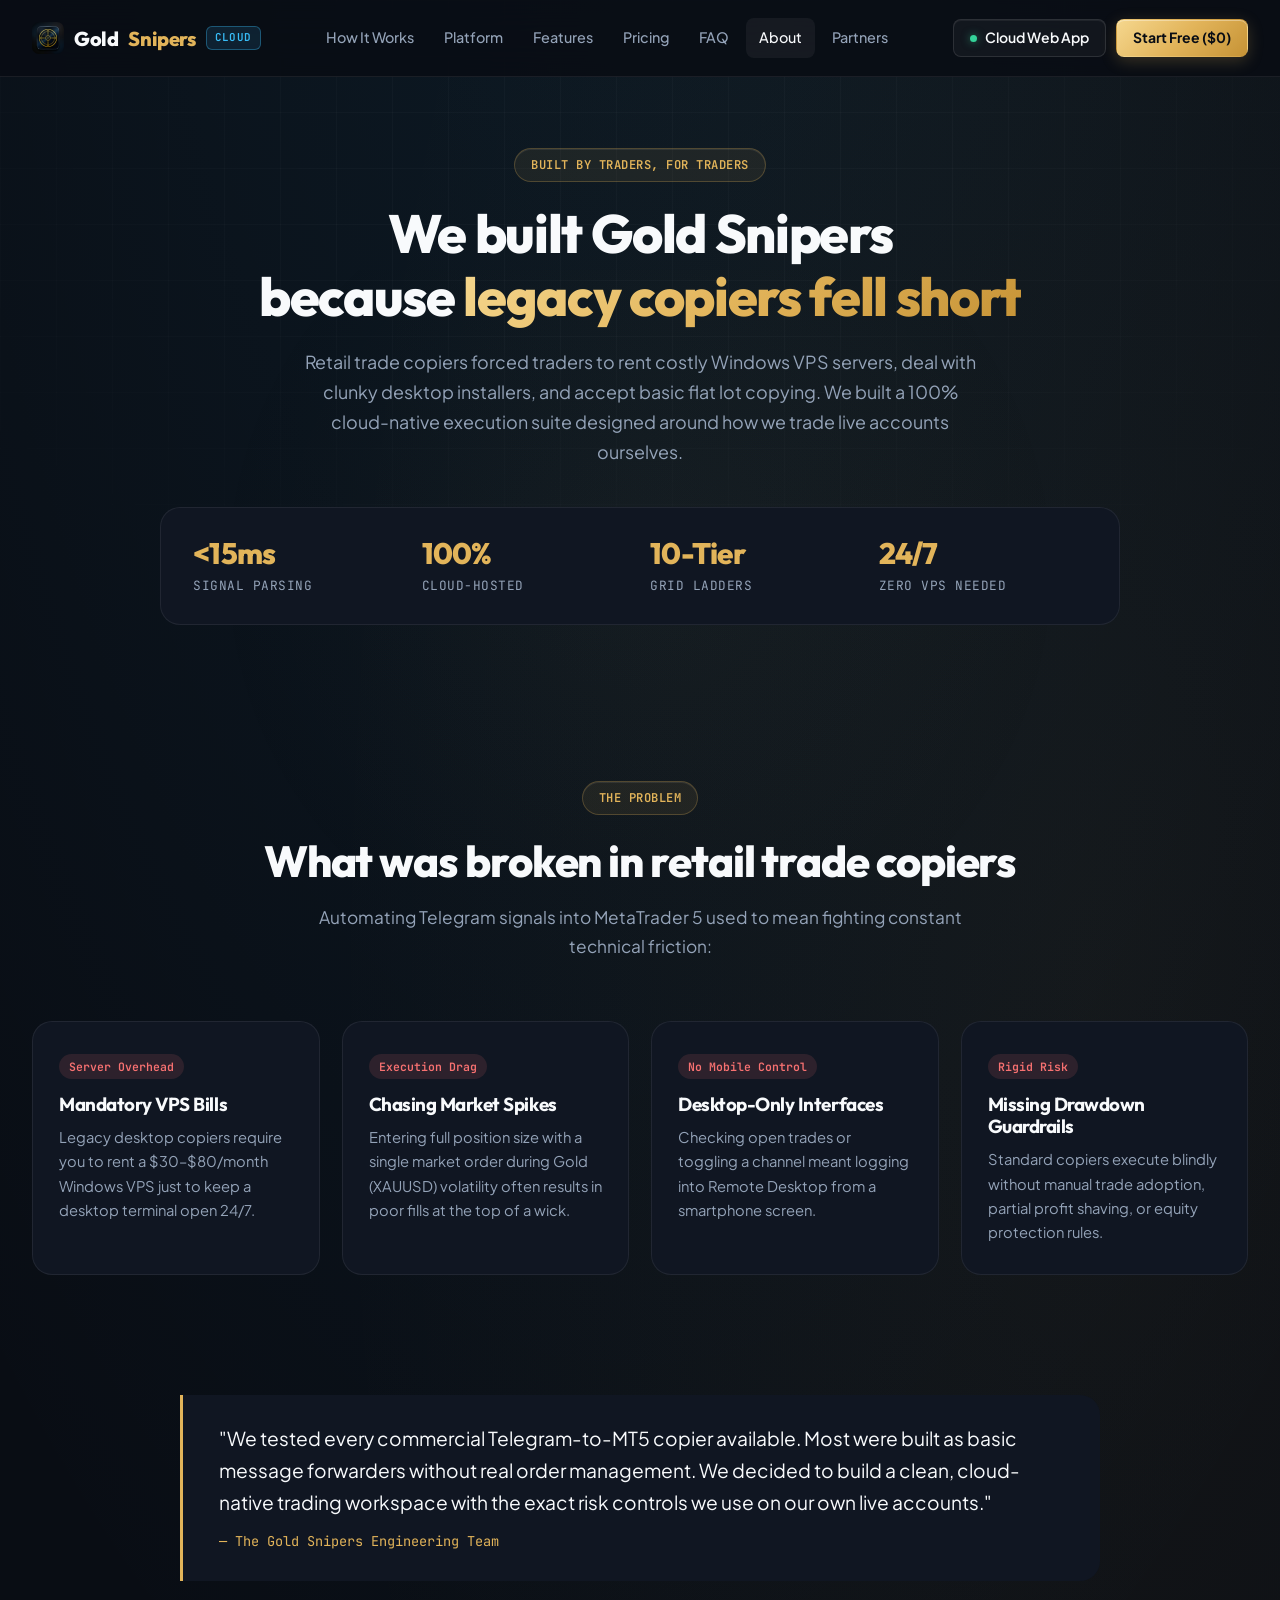
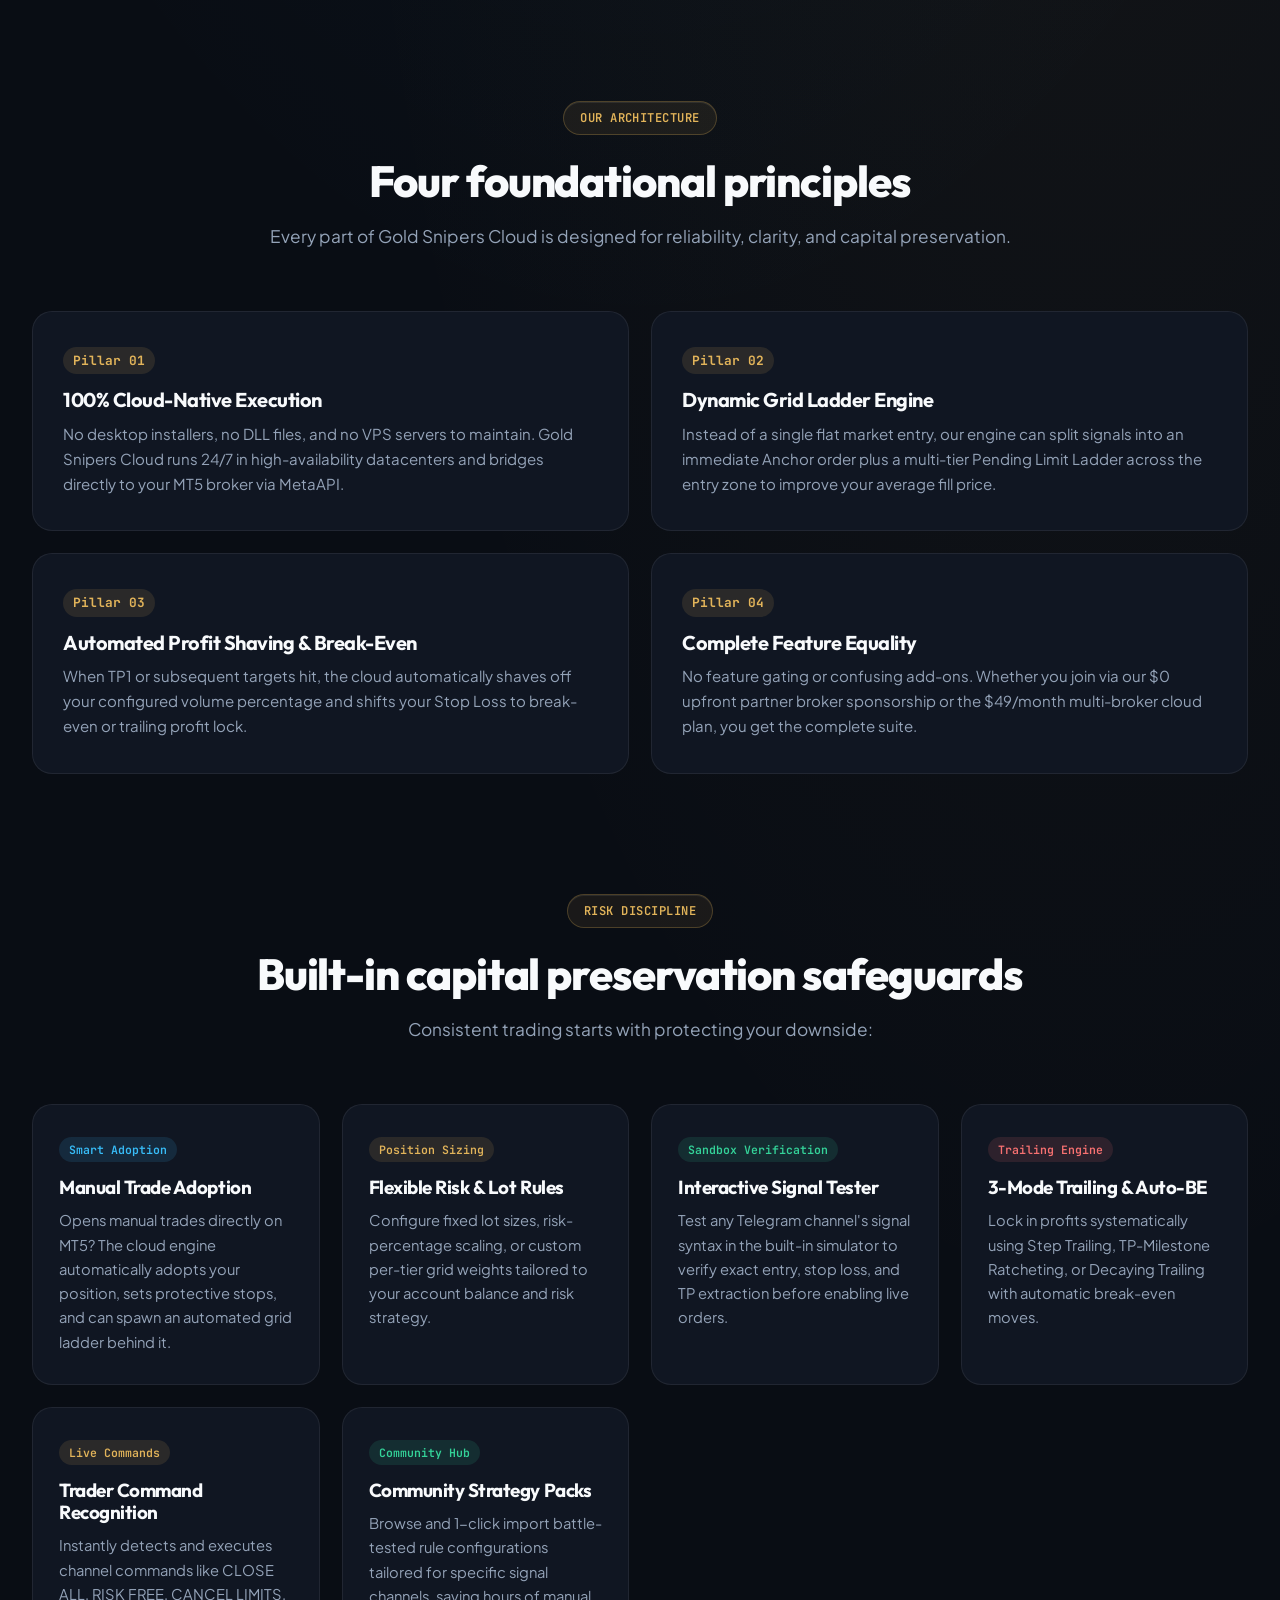
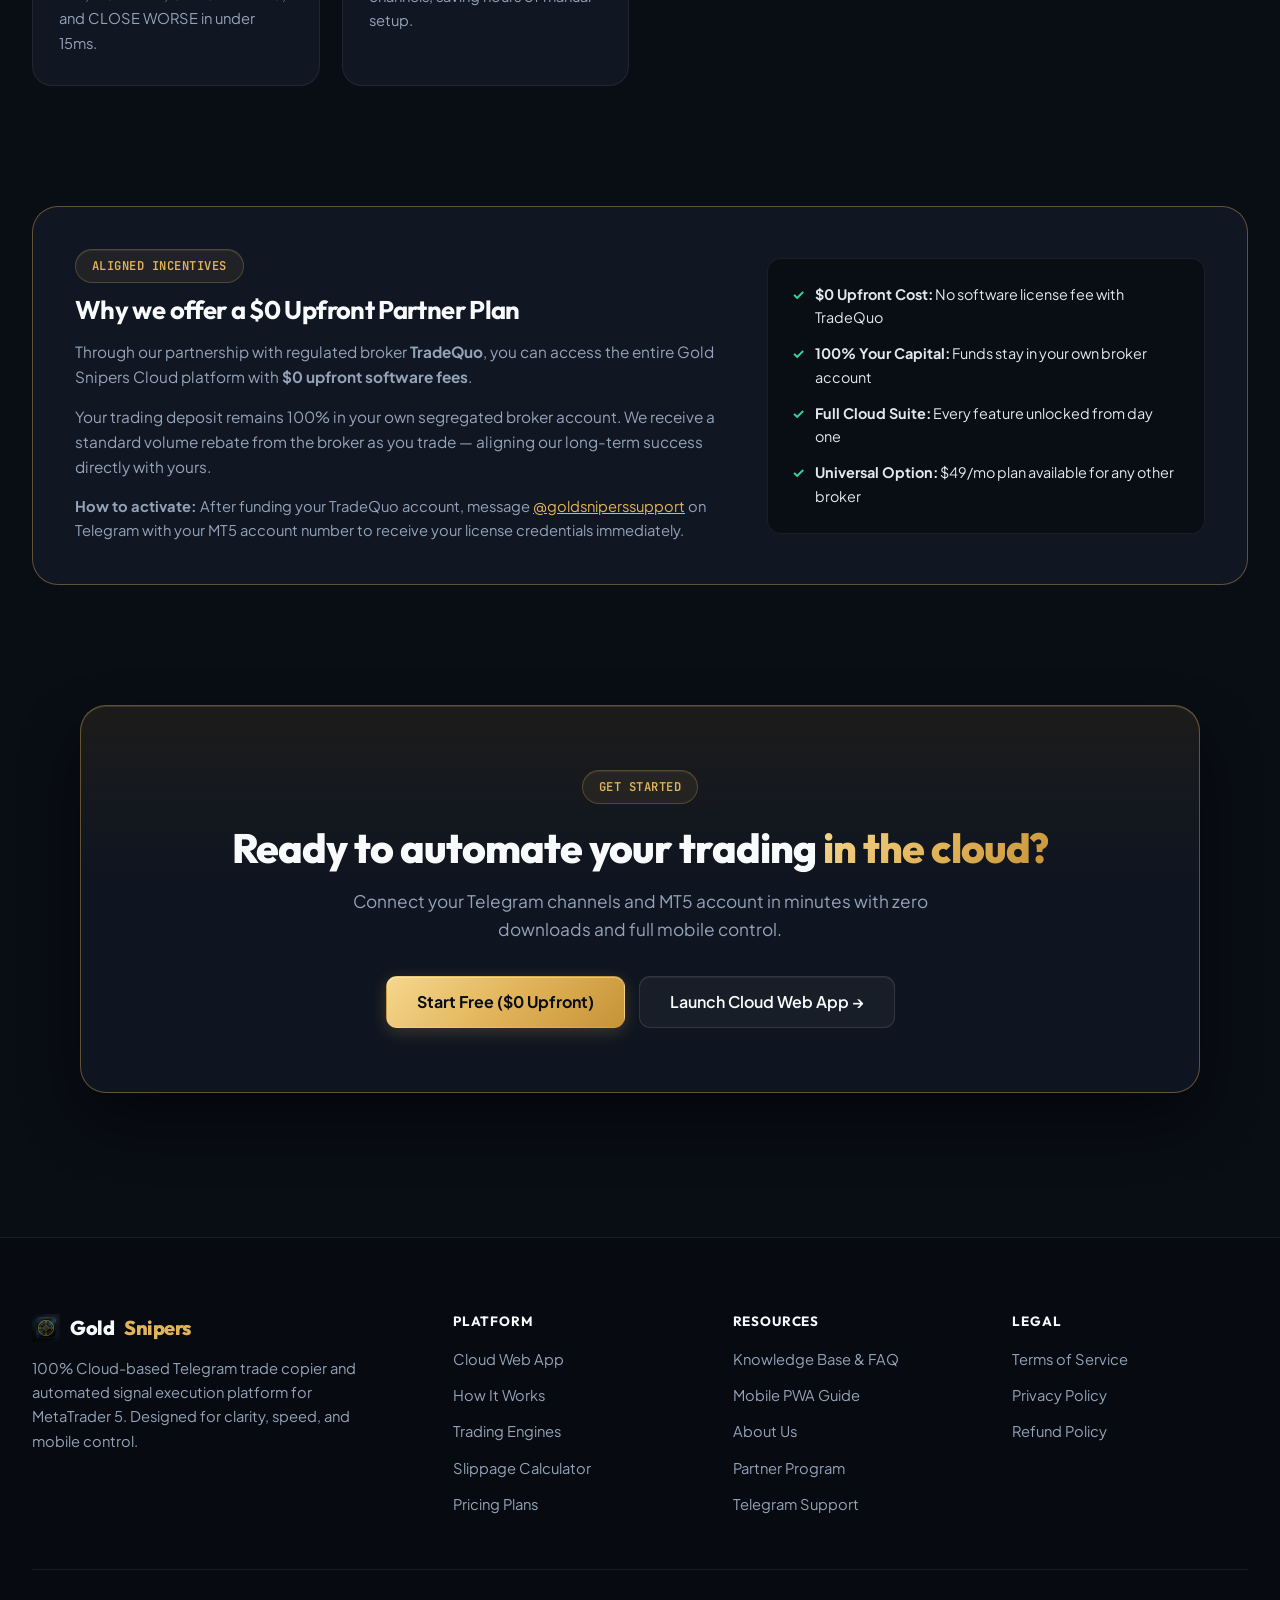
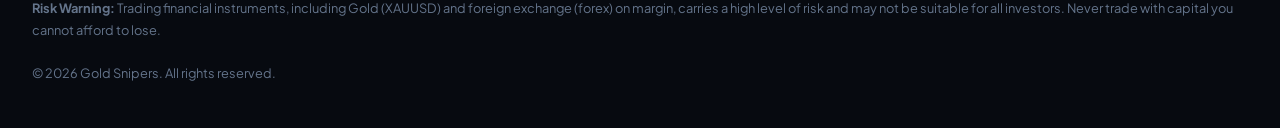
==== commit 70cceea9: "content: add clear instructions on how to request and activate license for broker option" ====
--- a/about.html
+++ b/about.html
@@ -410,6 +410,7 @@
                         <h3>Why we offer a $0 Upfront Partner Plan</h3>
                         <p>Through our partnership with regulated broker <strong>TradeQuo</strong>, you can access the entire Gold Snipers Cloud platform with <strong>$0 upfront software fees</strong>.</p>
                         <p style="margin-bottom: 0;">Your trading deposit remains 100% in your own segregated broker account. We receive a standard volume rebate from the broker as you trade — aligning our long-term success directly with yours.</p>
+                        <p style="margin-top: 14px; margin-bottom: 0; font-size: 0.92em; color: var(--text-muted);"><strong>How to activate:</strong> After funding your TradeQuo account, message <a href="https://t.me/goldsniperssupport" target="_blank" rel="noopener noreferrer" style="color: var(--accent-gold); text-decoration: underline;">@goldsniperssupport</a> on Telegram with your MT5 account number to receive your license credentials immediately.</p>
                     </div>
                     <div class="broker-callout-checks">
                         <div class="broker-callout-check">
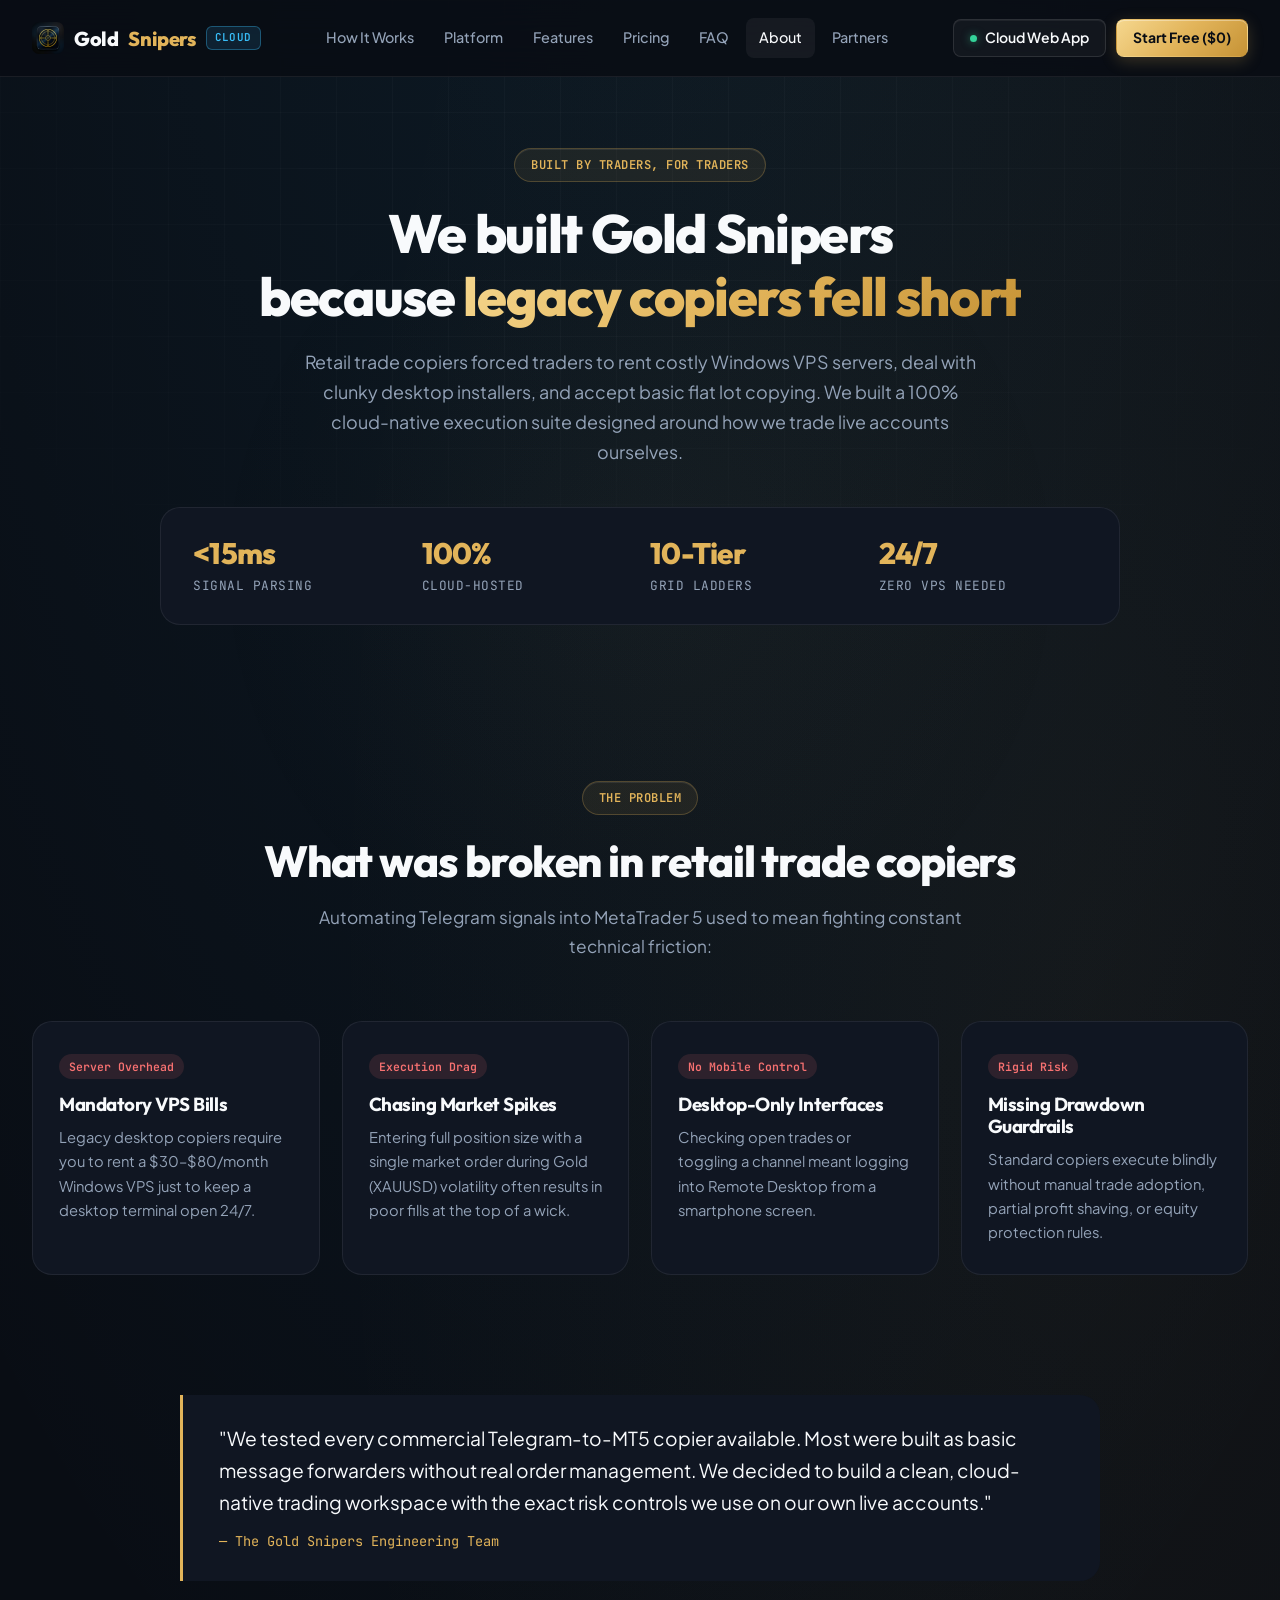
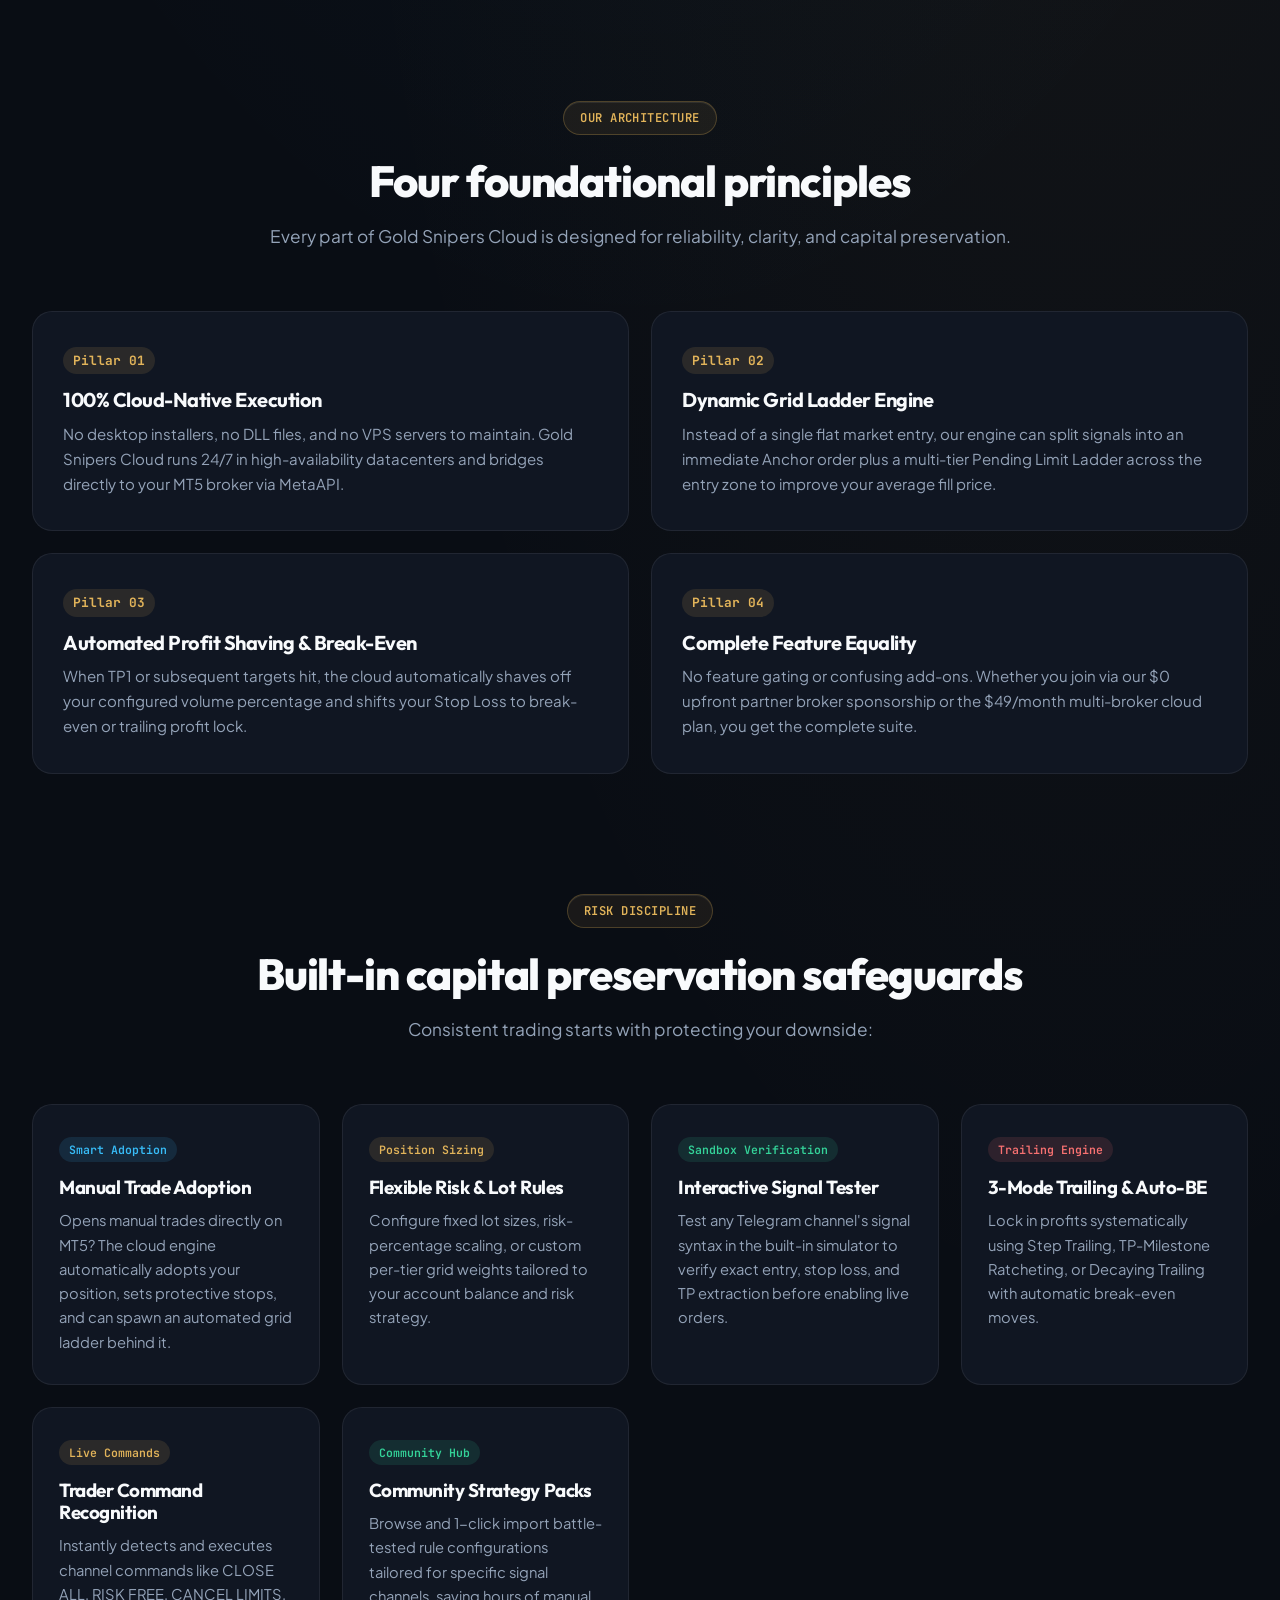
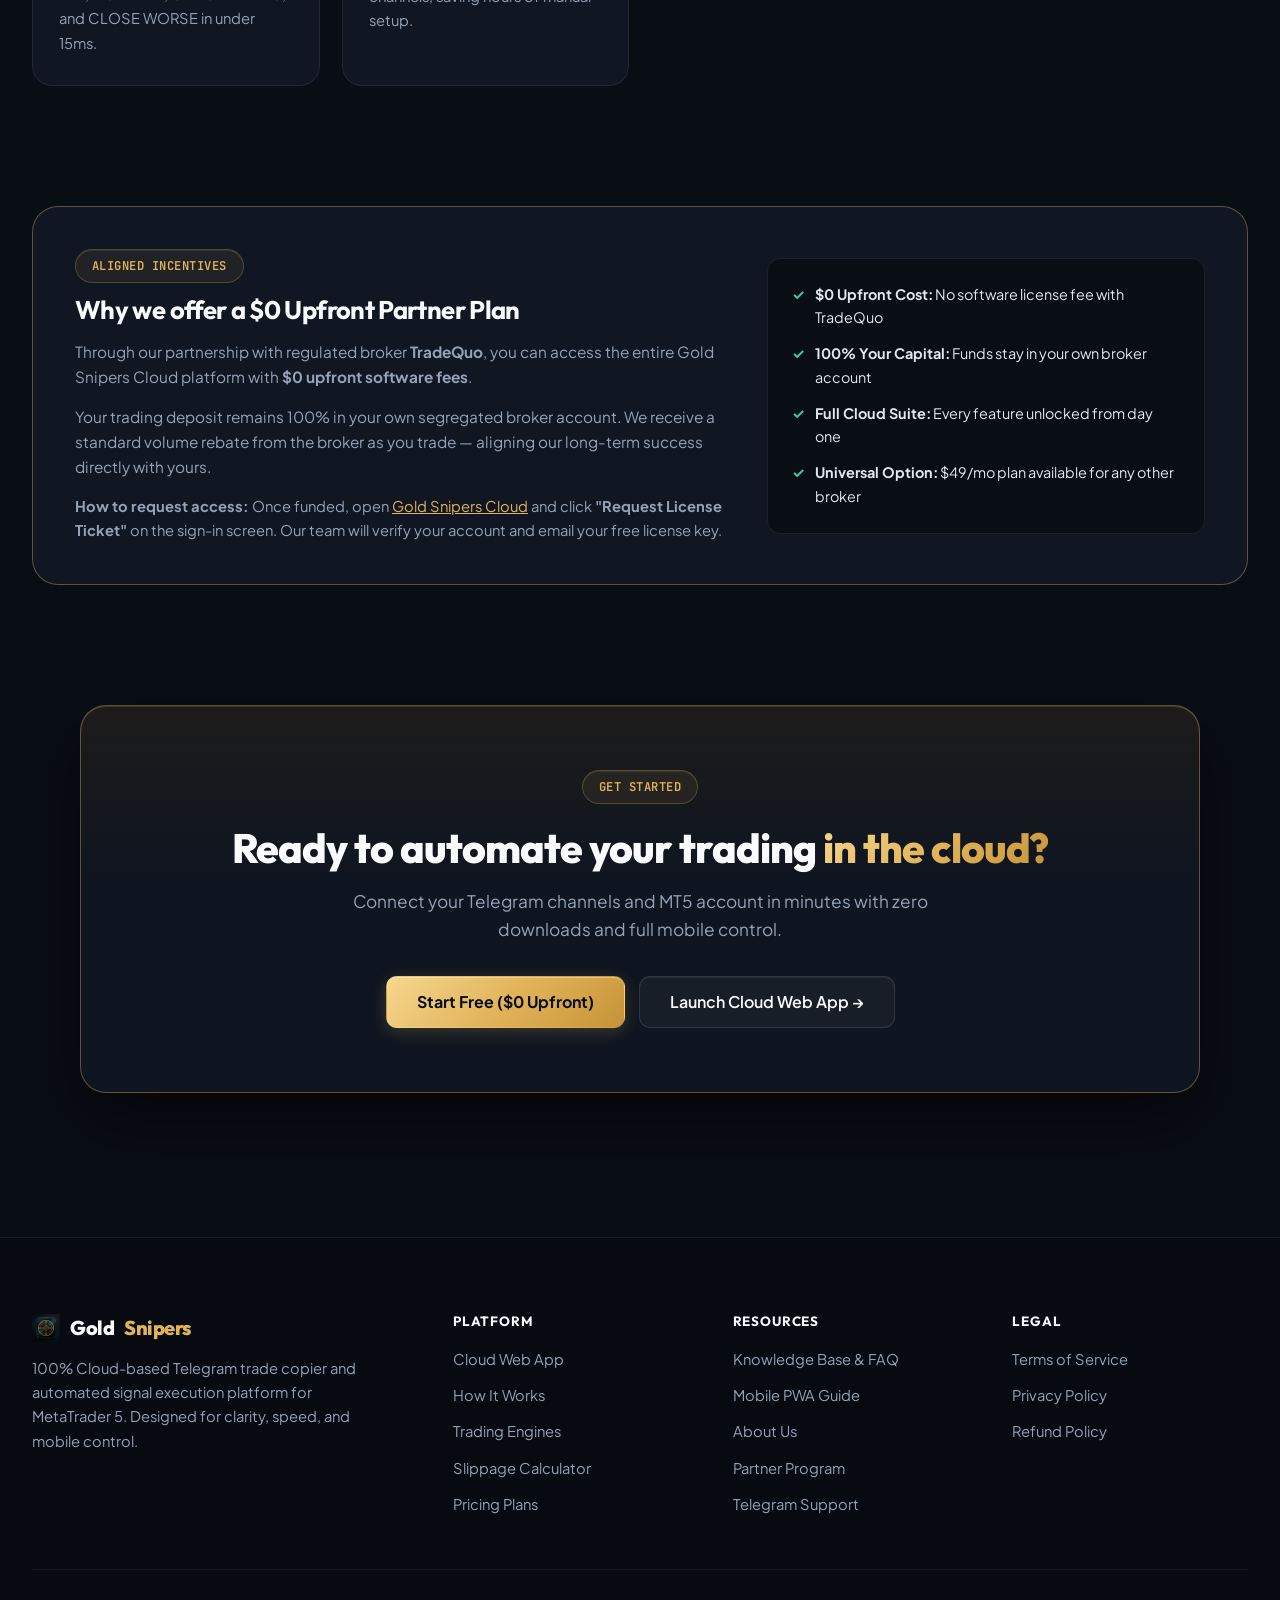
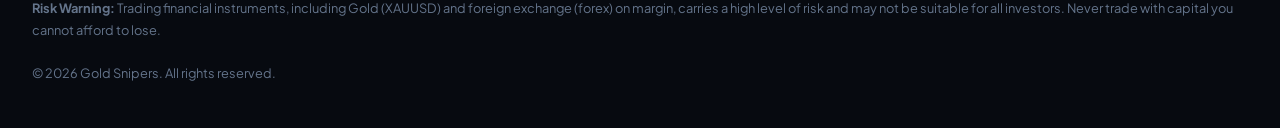
==== commit e90c5f75: "content: update broker license request flow to use Cloud sign-in ticket modal" ====
--- a/about.html
+++ b/about.html
@@ -410,7 +410,7 @@
                         <h3>Why we offer a $0 Upfront Partner Plan</h3>
                         <p>Through our partnership with regulated broker <strong>TradeQuo</strong>, you can access the entire Gold Snipers Cloud platform with <strong>$0 upfront software fees</strong>.</p>
                         <p style="margin-bottom: 0;">Your trading deposit remains 100% in your own segregated broker account. We receive a standard volume rebate from the broker as you trade — aligning our long-term success directly with yours.</p>
-                        <p style="margin-top: 14px; margin-bottom: 0; font-size: 0.92em; color: var(--text-muted);"><strong>How to activate:</strong> After funding your TradeQuo account, message <a href="https://t.me/goldsniperssupport" target="_blank" rel="noopener noreferrer" style="color: var(--accent-gold); text-decoration: underline;">@goldsniperssupport</a> on Telegram with your MT5 account number to receive your license credentials immediately.</p>
+                        <p style="margin-top: 14px; margin-bottom: 0; font-size: 0.92em; color: var(--text-muted);"><strong>How to request access:</strong> Once funded, open <a href="https://cloud.goldsnipersbot.com" target="_blank" rel="noopener noreferrer" style="color: var(--accent-gold); text-decoration: underline;">Gold Snipers Cloud</a> and click <strong>"Request License Ticket"</strong> on the sign-in screen. Our team will verify your account and email your free license key.</p>
                     </div>
                     <div class="broker-callout-checks">
                         <div class="broker-callout-check">
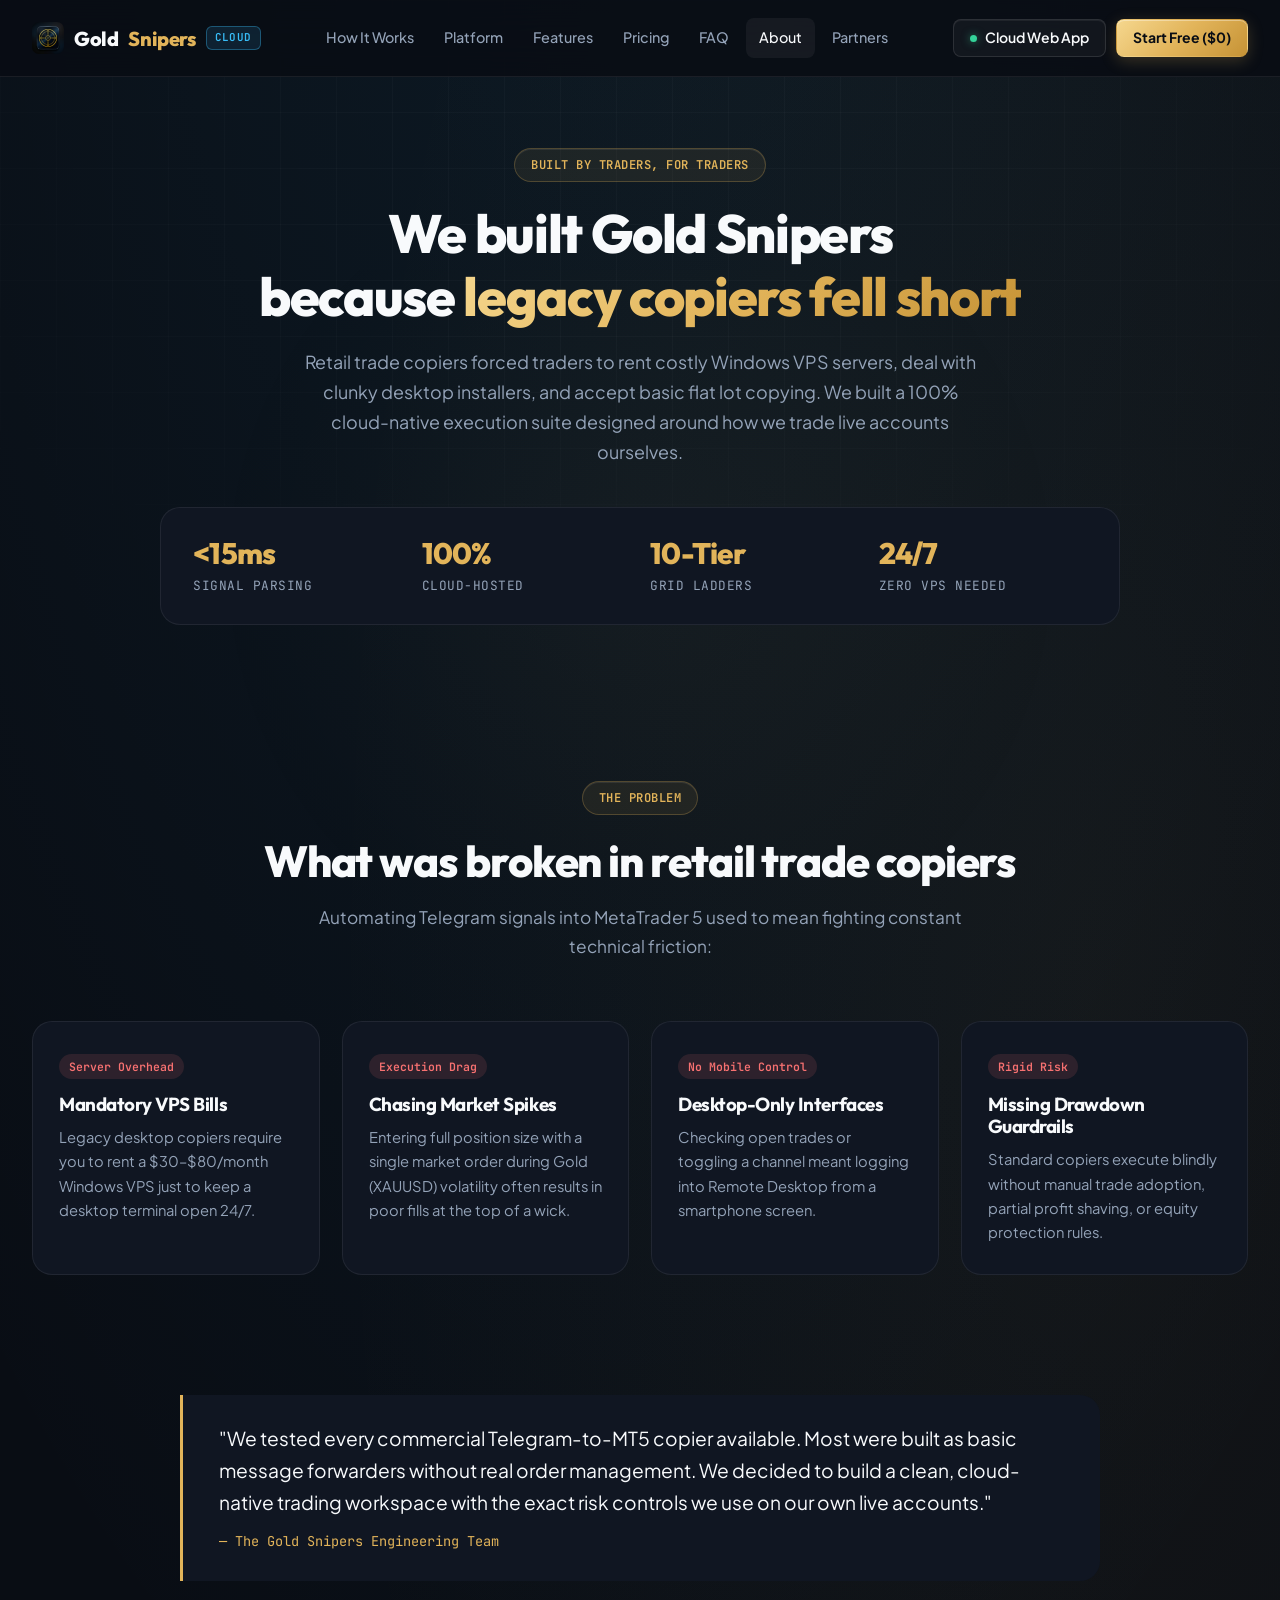
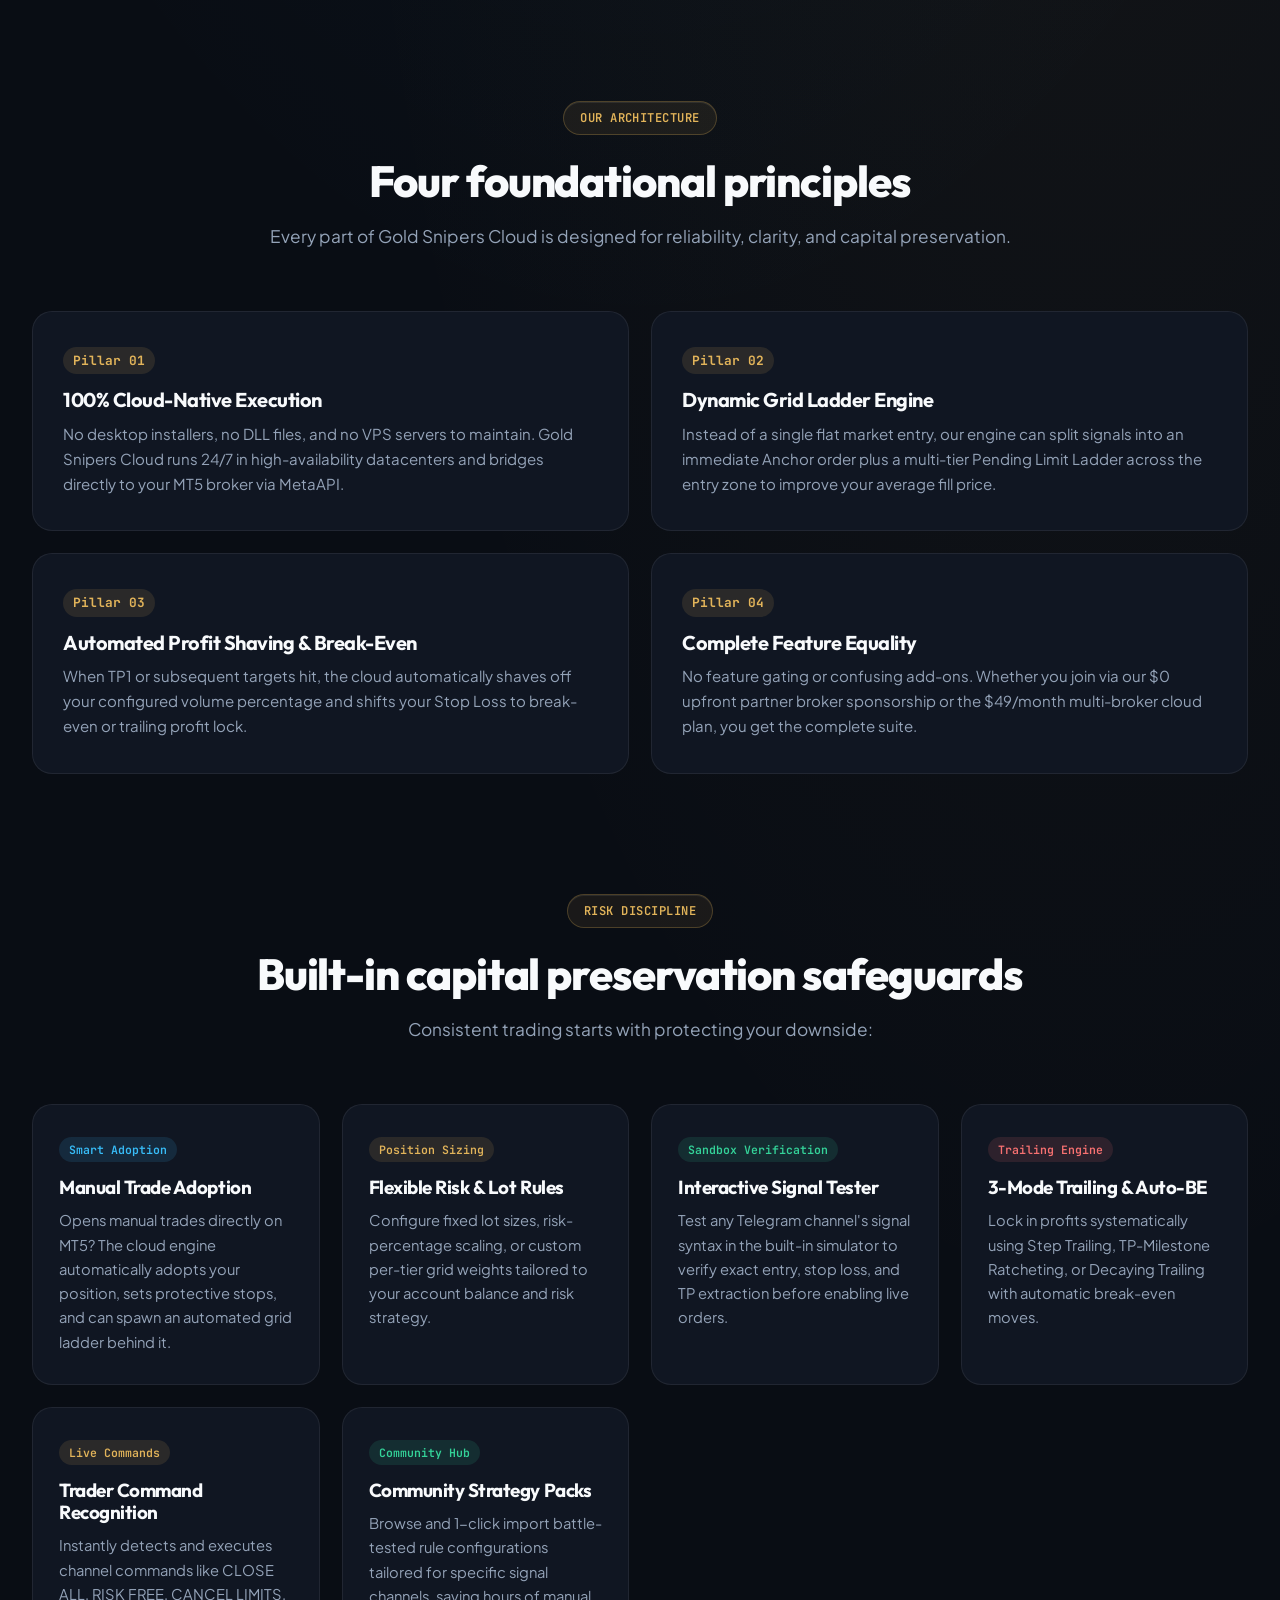
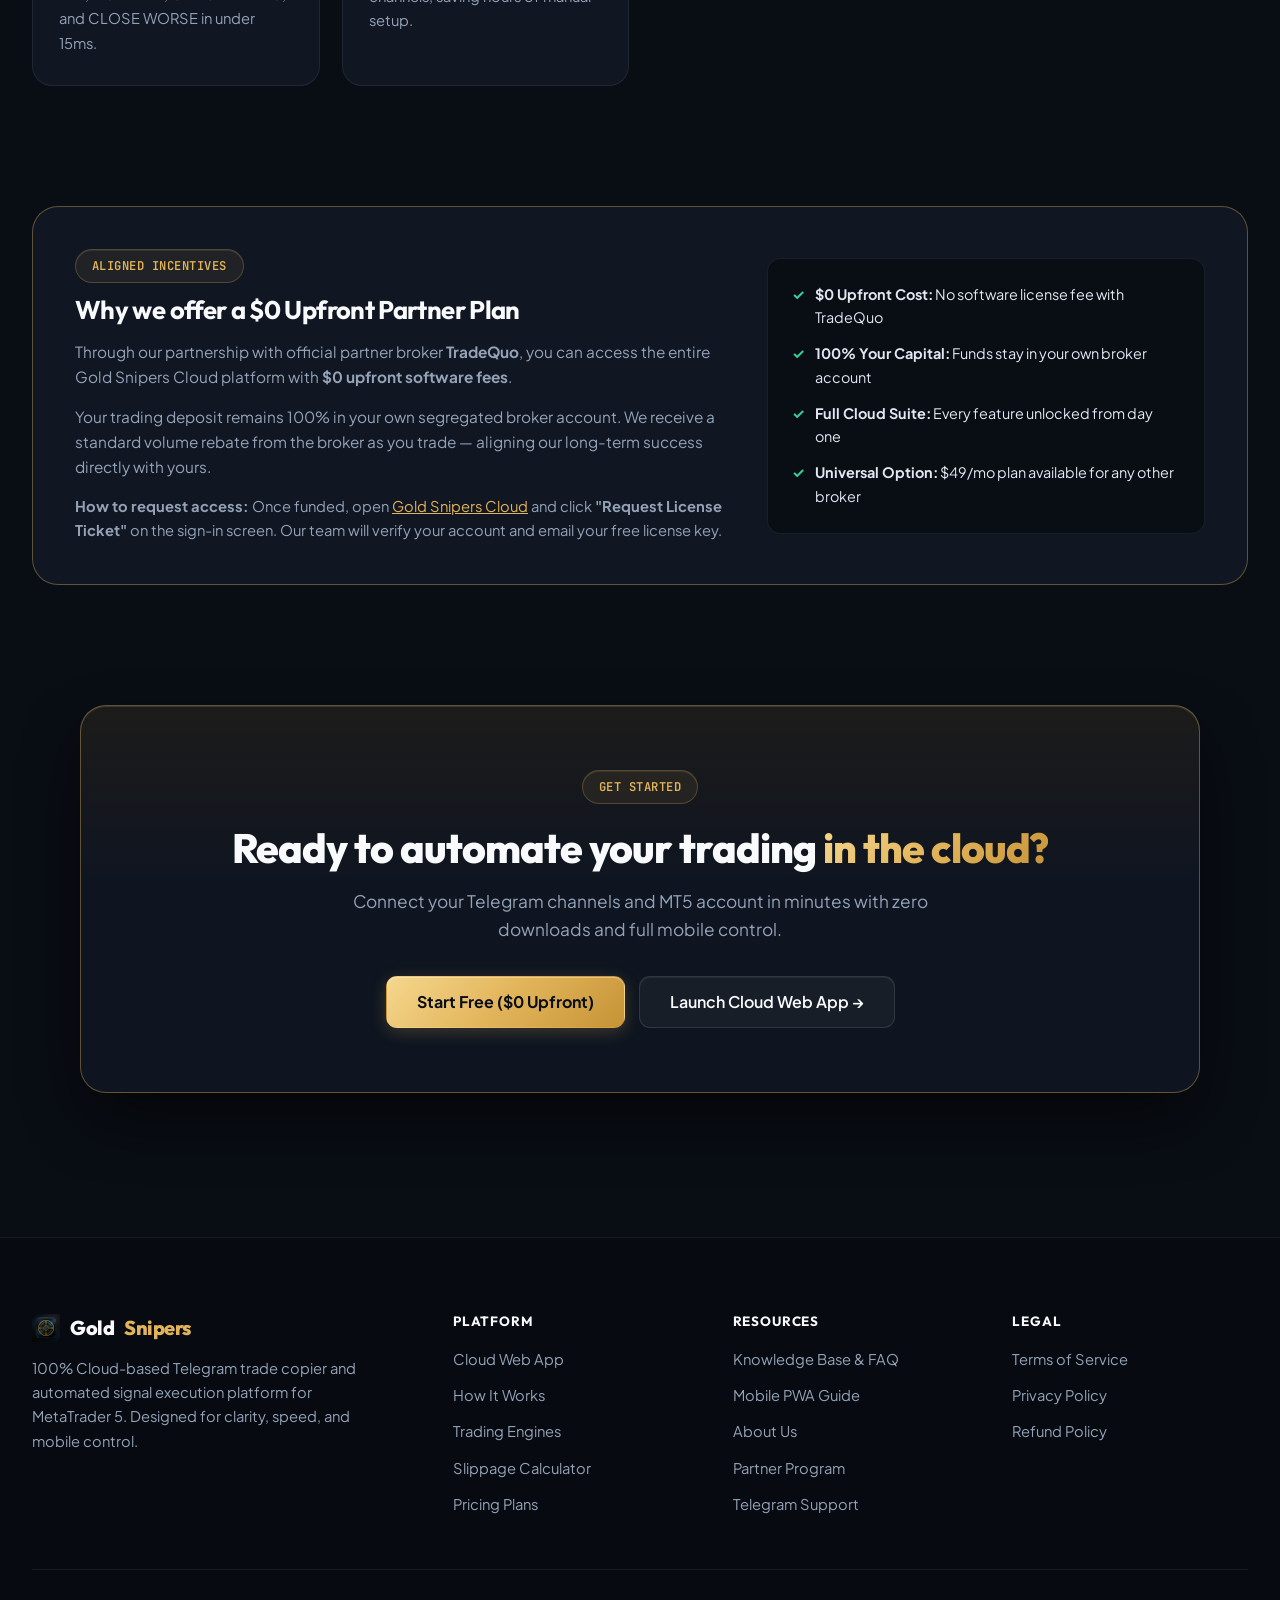
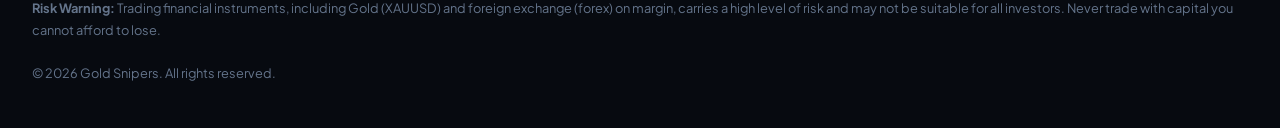
==== commit e27cfed7: "content: remove 'regulated' broker descriptions to accommodate global TradeQuo entities" ====
--- a/about.html
+++ b/about.html
@@ -408,7 +408,7 @@
                     <div>
                         <div class="section-eyebrow" style="margin-bottom: 12px;">Aligned Incentives</div>
                         <h3>Why we offer a $0 Upfront Partner Plan</h3>
-                        <p>Through our partnership with regulated broker <strong>TradeQuo</strong>, you can access the entire Gold Snipers Cloud platform with <strong>$0 upfront software fees</strong>.</p>
+                        <p>Through our partnership with official partner broker <strong>TradeQuo</strong>, you can access the entire Gold Snipers Cloud platform with <strong>$0 upfront software fees</strong>.</p>
                         <p style="margin-bottom: 0;">Your trading deposit remains 100% in your own segregated broker account. We receive a standard volume rebate from the broker as you trade — aligning our long-term success directly with yours.</p>
                         <p style="margin-top: 14px; margin-bottom: 0; font-size: 0.92em; color: var(--text-muted);"><strong>How to request access:</strong> Once funded, open <a href="https://cloud.goldsnipersbot.com" target="_blank" rel="noopener noreferrer" style="color: var(--accent-gold); text-decoration: underline;">Gold Snipers Cloud</a> and click <strong>"Request License Ticket"</strong> on the sign-in screen. Our team will verify your account and email your free license key.</p>
                     </div>
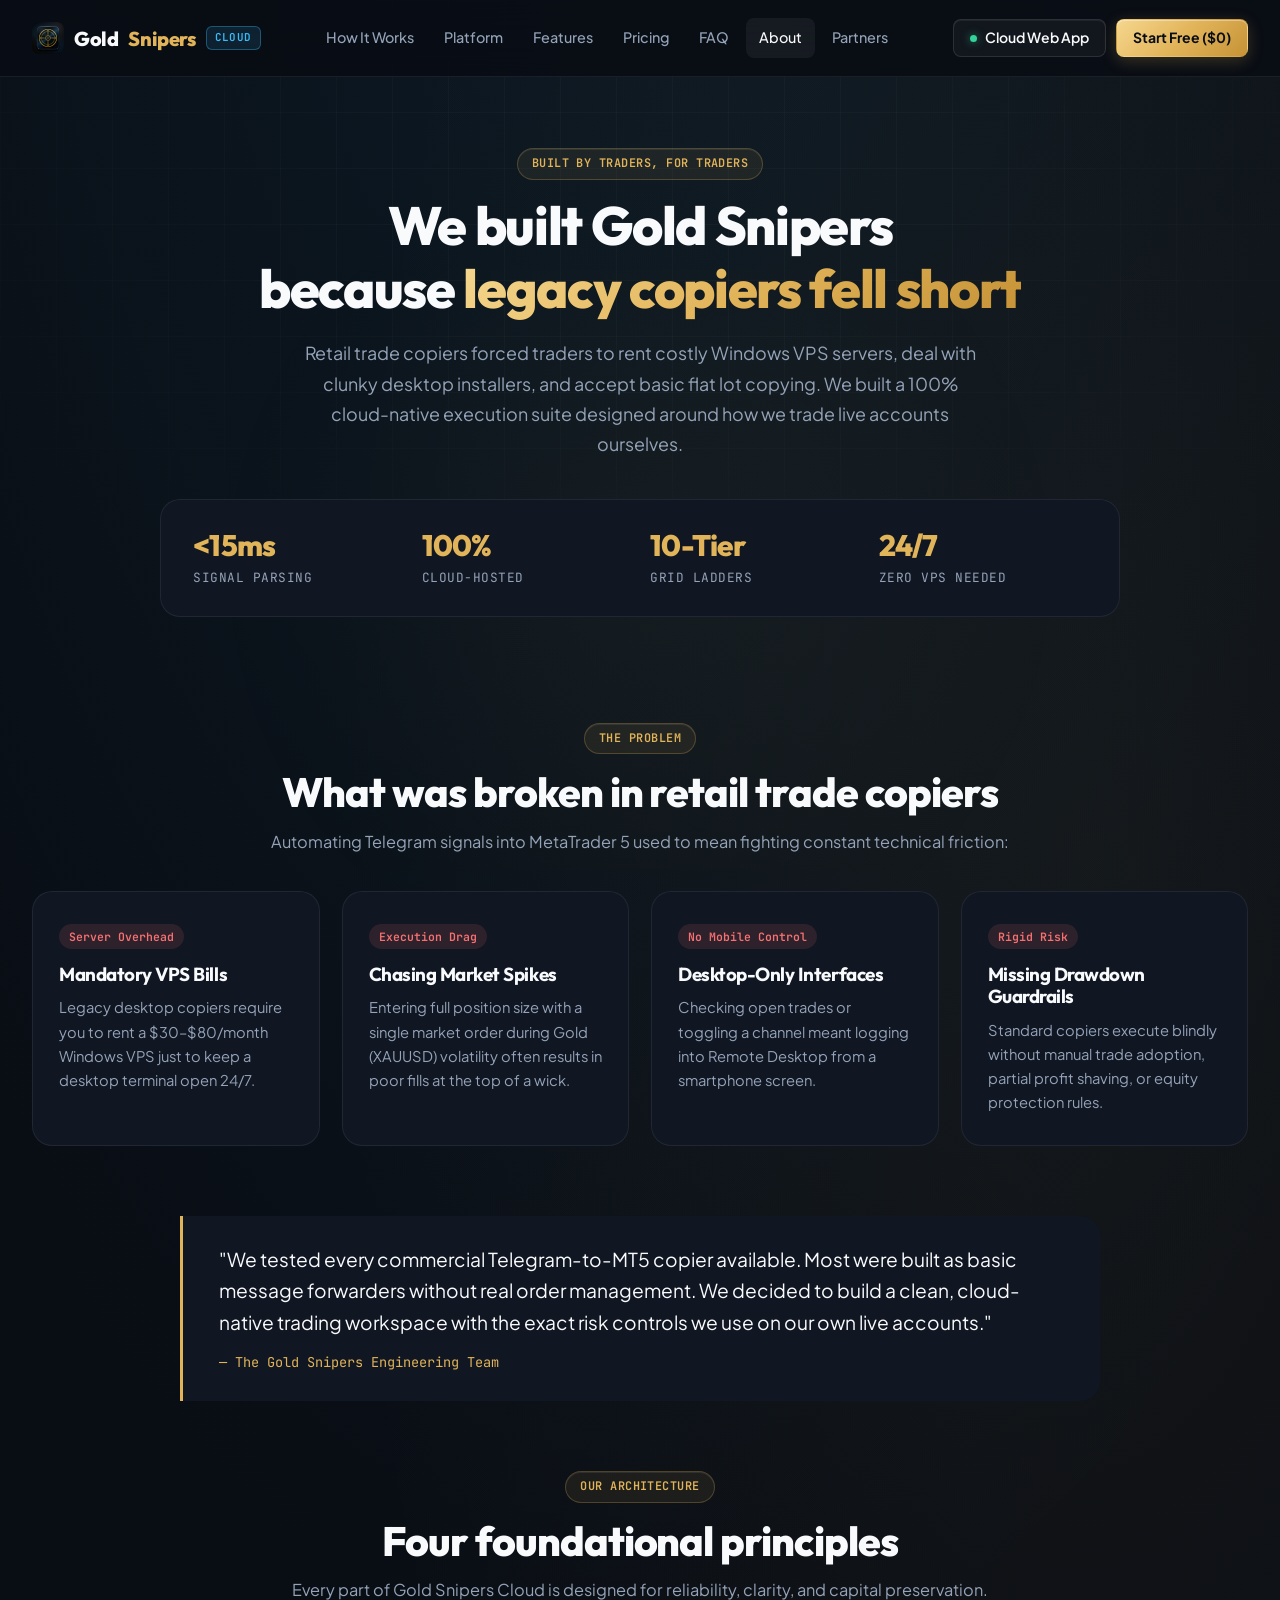
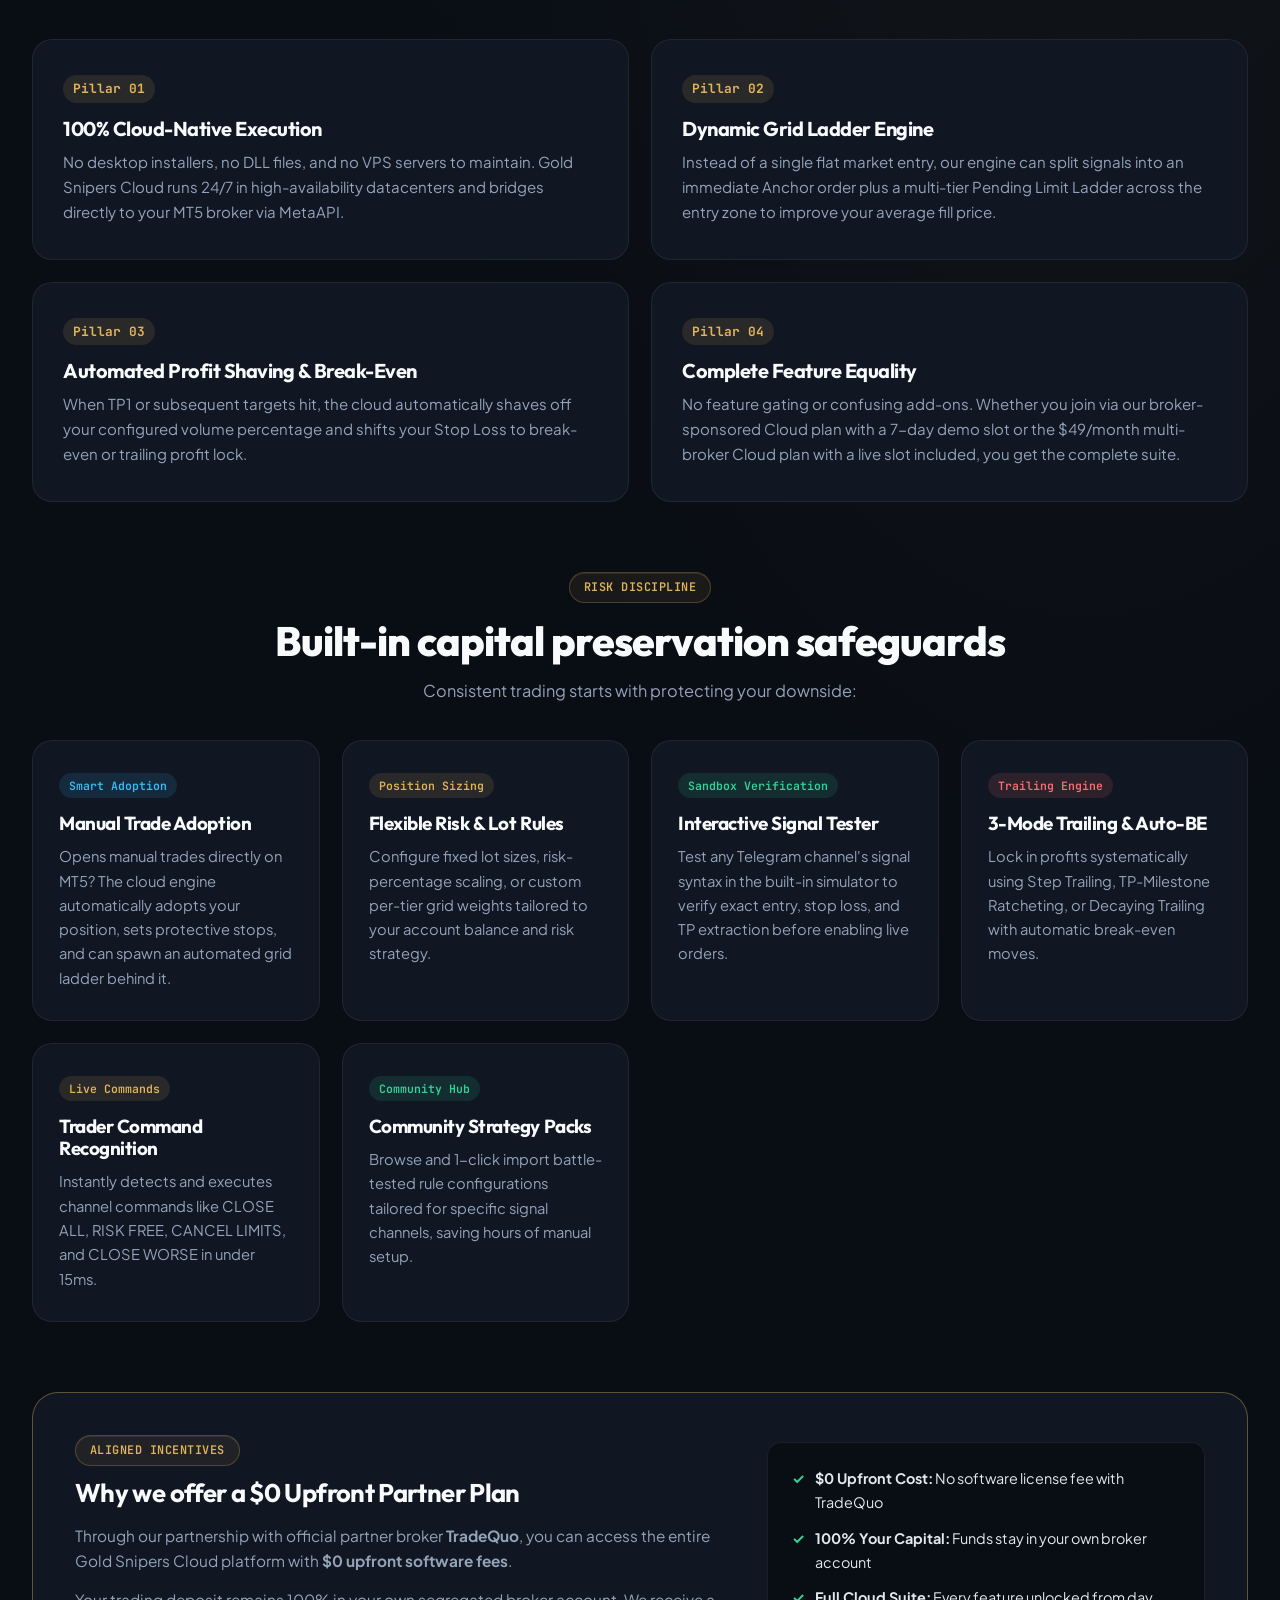
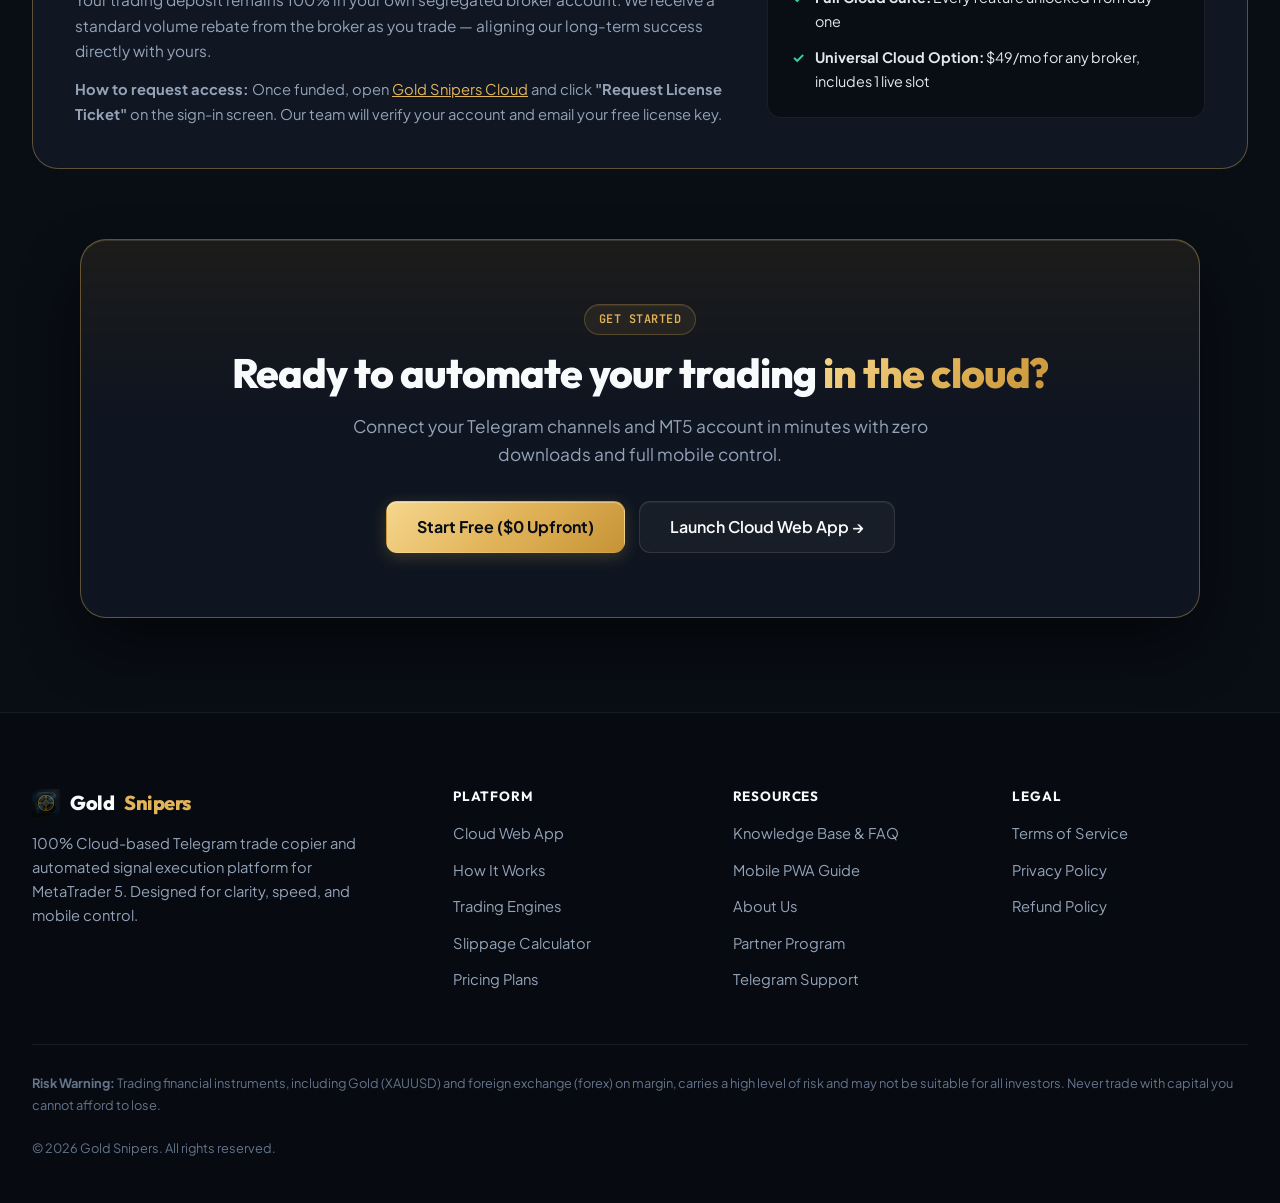
==== commit aac62d62: "feat(pricing): clarify cloud plans and included slots" ====
--- a/about.html
+++ b/about.html
@@ -351,7 +351,7 @@
                     <div class="pillar-card">
                         <div class="pillar-num">Pillar 04</div>
                         <h3>Complete Feature Equality</h3>
-                        <p>No feature gating or confusing add-ons. Whether you join via our $0 upfront partner broker sponsorship or the $49/month multi-broker cloud plan, you get the complete suite.</p>
+                        <p>No feature gating or confusing add-ons. Whether you join via our broker-sponsored Cloud plan with a 7-day demo slot or the $49/month multi-broker Cloud plan with a live slot included, you get the complete suite.</p>
                     </div>
                 </div>
             </div>
@@ -427,7 +427,7 @@
                         </div>
                         <div class="broker-callout-check">
                             <span class="icon">✓</span>
-                            <span><strong>Universal Option:</strong> $49/mo plan available for any other broker</span>
+                            <span><strong>Universal Cloud Option:</strong> $49/mo for any broker, includes 1 live slot</span>
                         </div>
                     </div>
                 </div>
--- a/style.css
+++ b/style.css
@@ -160,12 +160,20 @@
 }
 
 .section-padding {
-    padding: 104px 0;
+    padding: 54px 0;
+}
+
+/* Tighten rhythm between adjacent sections to eliminate empty voids */
+.section-padding + .section-padding {
+    padding-top: 18px;
 }
 
 @media (max-width: 768px) {
     .section-padding {
-        padding: 72px 0;
+        padding: 38px 0;
+    }
+    .section-padding + .section-padding {
+        padding-top: 14px;
     }
 }
 
@@ -201,7 +209,7 @@
 /* --- Section Headers --- */
 .section-header {
     max-width: 780px;
-    margin: 0 auto 60px auto;
+    margin: 0 auto 36px auto;
 }
 
 .section-eyebrow,
@@ -210,31 +218,31 @@
     display: inline-flex;
     align-items: center;
     gap: 8px;
-    padding: 6px 16px;
+    padding: 5px 14px;
     border-radius: 999px;
     background: rgba(226, 180, 90, 0.08);
     border: 1px solid rgba(226, 180, 90, 0.25);
     color: var(--accent-gold);
     font-family: var(--font-mono);
-    font-size: 0.76rem;
+    font-size: 0.74rem;
     font-weight: 600;
     letter-spacing: 0.04em;
     text-transform: uppercase;
-    margin-bottom: 20px;
+    margin-bottom: 14px;
     box-shadow: inset 0 1px 0 rgba(255, 255, 255, 0.08);
 }
 
 .section-header h2 {
-    font-size: clamp(2rem, 3.4vw, 2.85rem);
+    font-size: clamp(1.85rem, 3.2vw, 2.65rem);
     font-weight: 800;
-    margin-bottom: 16px;
+    margin-bottom: 12px;
     text-wrap: balance;
 }
 
 .section-header p {
-    font-size: 1.08rem;
-    color: var(--text-muted);
-    line-height: 1.68;
+    font-size: 1.02rem;
+    color: var(--text-muted);
+    line-height: 1.62;
     text-wrap: pretty;
 }
 
@@ -278,6 +286,23 @@
     filter: brightness(1.06);
     transform: translateY(-1px);
     box-shadow: inset 0 1px 0 rgba(255, 255, 255, 0.45), 0 8px 24px rgba(226, 180, 90, 0.32);
+}
+
+.btn-blue,
+.btn-cyan {
+    background: linear-gradient(135deg, #7DD3FC 0%, #38BDF8 50%, #0284C7 100%);
+    color: #090D14;
+    font-weight: 700;
+    border: 1px solid rgba(56, 189, 248, 0.4);
+    box-shadow: inset 0 1px 0 rgba(255, 255, 255, 0.45), 0 4px 18px rgba(56, 189, 248, 0.28);
+}
+
+.btn-blue:hover,
+.btn-cyan:hover {
+    filter: brightness(1.08);
+    transform: translateY(-1px);
+    border-color: rgba(125, 211, 252, 0.6);
+    box-shadow: inset 0 1px 0 rgba(255, 255, 255, 0.6), 0 8px 26px rgba(56, 189, 248, 0.42);
 }
 
 .btn-secondary {
@@ -1456,6 +1481,12 @@
     margin-bottom: 18px;
 }
 
+.broker-partner-pill {
+    background: var(--accent-gold-soft);
+    border-color: var(--border-gold);
+    color: var(--accent-gold);
+}
+
 .pricing-explainer {
     font-size: 0.94rem;
     color: var(--text-muted);
@@ -1487,6 +1518,12 @@
     color: var(--accent-green);
     font-weight: 800;
     flex-shrink: 0;
+}
+
+.pricing-card-footer {
+    margin-top: auto;
+    display: flex;
+    flex-direction: column;
 }
 
 .plan-sub-note {
@@ -1494,7 +1531,8 @@
     color: var(--text-dim);
     text-align: center;
     margin-top: 14px;
-    line-height: 1.45;
+    line-height: 1.5;
+    min-height: 40px;
 }
 
 .metaapi-notice-box {
@@ -1521,12 +1559,150 @@
     line-height: 1.65;
 }
 
+/* --- 1-on-1 Setup Add-on Card --- */
+.setup-addon-card {
+    max-width: 1120px;
+    margin: 28px auto 0 auto;
+    padding: 30px 36px;
+    border-radius: var(--radius-xl);
+    border: 1px solid rgba(226, 180, 90, 0.28);
+    background: linear-gradient(135deg, rgba(226, 180, 90, 0.06) 0%, rgba(20, 28, 44, 0.94) 40%, rgba(14, 20, 32, 0.98) 100%);
+    box-shadow: 0 16px 36px -10px rgba(0, 0, 0, 0.5), inset 0 1px 0 rgba(255, 255, 255, 0.1);
+    display: flex;
+    align-items: center;
+    justify-content: space-between;
+    gap: 36px;
+    position: relative;
+    overflow: hidden;
+}
+
+.setup-addon-card::before {
+    content: '';
+    position: absolute;
+    top: 0;
+    right: 0;
+    width: 320px;
+    height: 100%;
+    background: radial-gradient(circle at 100% 50%, rgba(226, 180, 90, 0.08) 0%, transparent 70%);
+    pointer-events: none;
+}
+
+.setup-addon-content {
+    flex: 1;
+}
+
+.setup-addon-badge {
+    display: inline-flex;
+    align-items: center;
+    gap: 6px;
+    padding: 4px 12px;
+    border-radius: 999px;
+    background: rgba(226, 180, 90, 0.12);
+    border: 1px solid rgba(226, 180, 90, 0.3);
+    color: var(--accent-gold);
+    font-size: 0.76rem;
+    font-weight: 700;
+    text-transform: uppercase;
+    letter-spacing: 0.04em;
+    margin-bottom: 12px;
+}
+
+.setup-addon-title-row {
+    display: flex;
+    align-items: baseline;
+    gap: 16px;
+    margin-bottom: 10px;
+    flex-wrap: wrap;
+}
+
+.setup-addon-title-row h3 {
+    font-size: 1.35rem;
+    font-weight: 800;
+    color: var(--text-main);
+}
+
+.setup-addon-price {
+    display: inline-flex;
+    align-items: baseline;
+    gap: 6px;
+}
+
+.setup-addon-price .price-val {
+    font-family: var(--font-display);
+    font-size: 1.75rem;
+    font-weight: 800;
+    color: var(--accent-gold);
+    line-height: 1;
+}
+
+.setup-addon-price .price-cycle {
+    font-size: 0.85rem;
+    color: var(--text-muted);
+}
+
+.setup-addon-desc {
+    font-size: 0.92rem;
+    color: var(--text-secondary);
+    line-height: 1.6;
+    margin-bottom: 16px;
+    max-width: 720px;
+}
+
+.setup-addon-perks {
+    display: flex;
+    flex-wrap: wrap;
+    gap: 10px 18px;
+}
+
+.setup-addon-perks .perk-item {
+    font-size: 0.84rem;
+    color: var(--text-muted);
+    display: inline-flex;
+    align-items: center;
+    gap: 6px;
+}
+
+.setup-addon-perks .perk-item::before {
+    content: '✓';
+    color: var(--accent-green);
+    font-weight: 800;
+}
+
+.setup-addon-action {
+    display: flex;
+    flex-direction: column;
+    align-items: center;
+    min-width: 270px;
+    flex-shrink: 0;
+    text-align: center;
+}
+
+.setup-addon-action .btn {
+    width: 100%;
+}
+
+.setup-action-note {
+    font-size: 0.78rem;
+    color: var(--text-dim);
+    margin-top: 10px;
+    line-height: 1.4;
+}
+
 @media (max-width: 960px) {
     .pricing-grid-cloud {
         grid-template-columns: 1fr;
     }
     .pricing-card-v2 {
         padding: 36px 26px;
+    }
+    .setup-addon-card {
+        flex-direction: column;
+        align-items: flex-start;
+        padding: 26px 22px;
+        gap: 22px;
+    }
+    .setup-addon-action {
+        width: 100%;
     }
 }
 
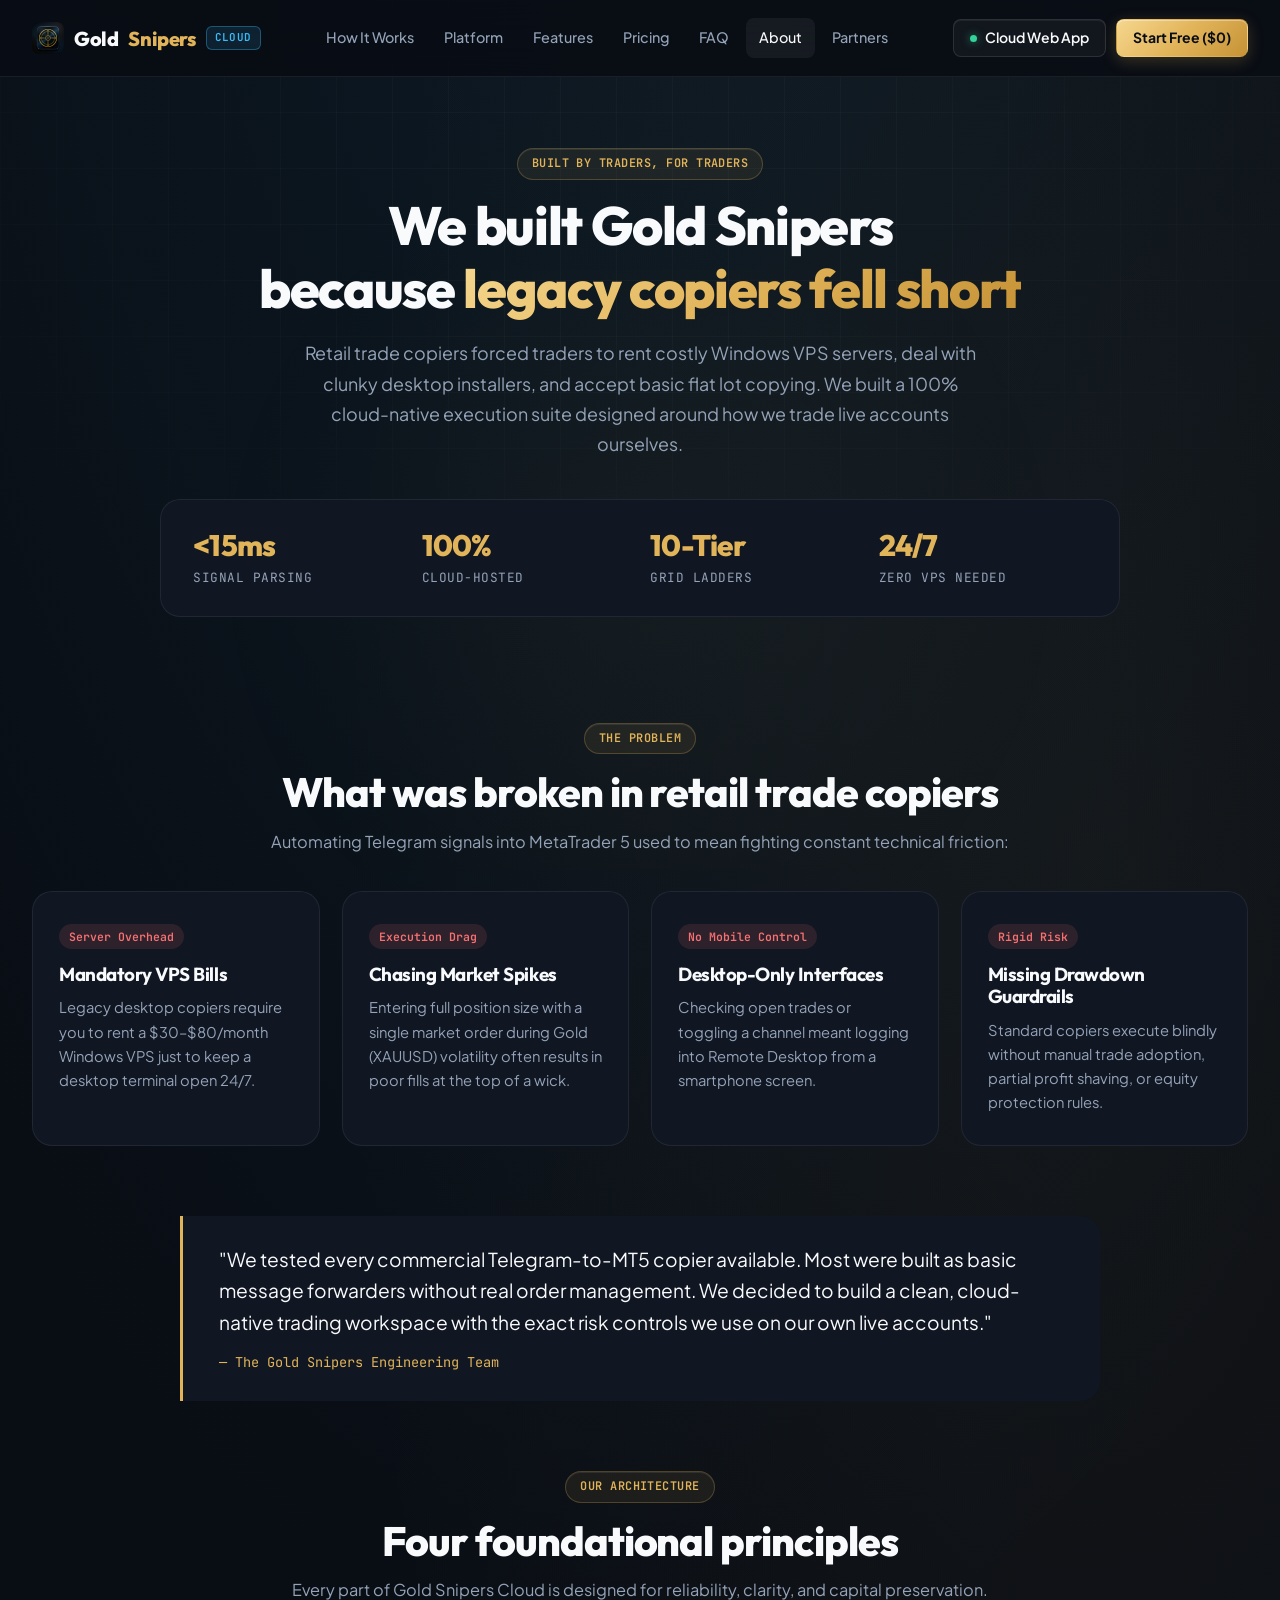
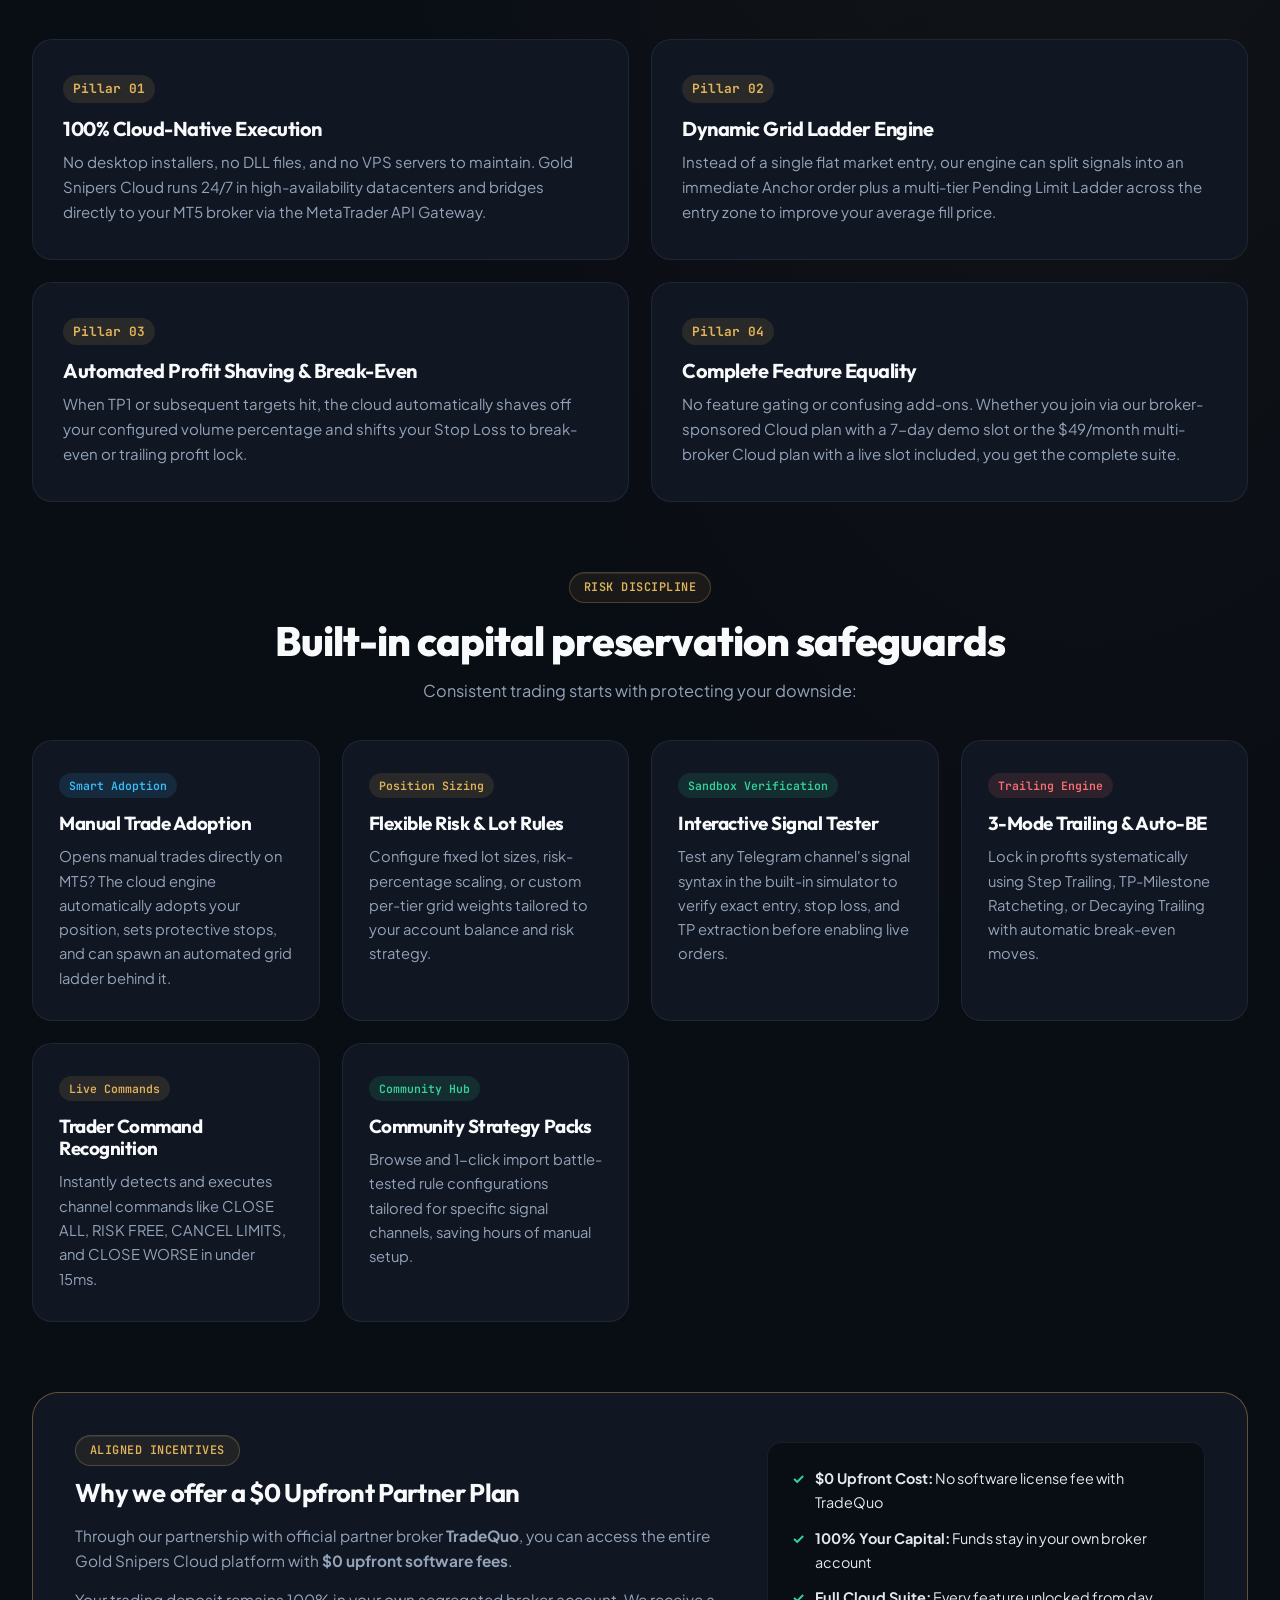
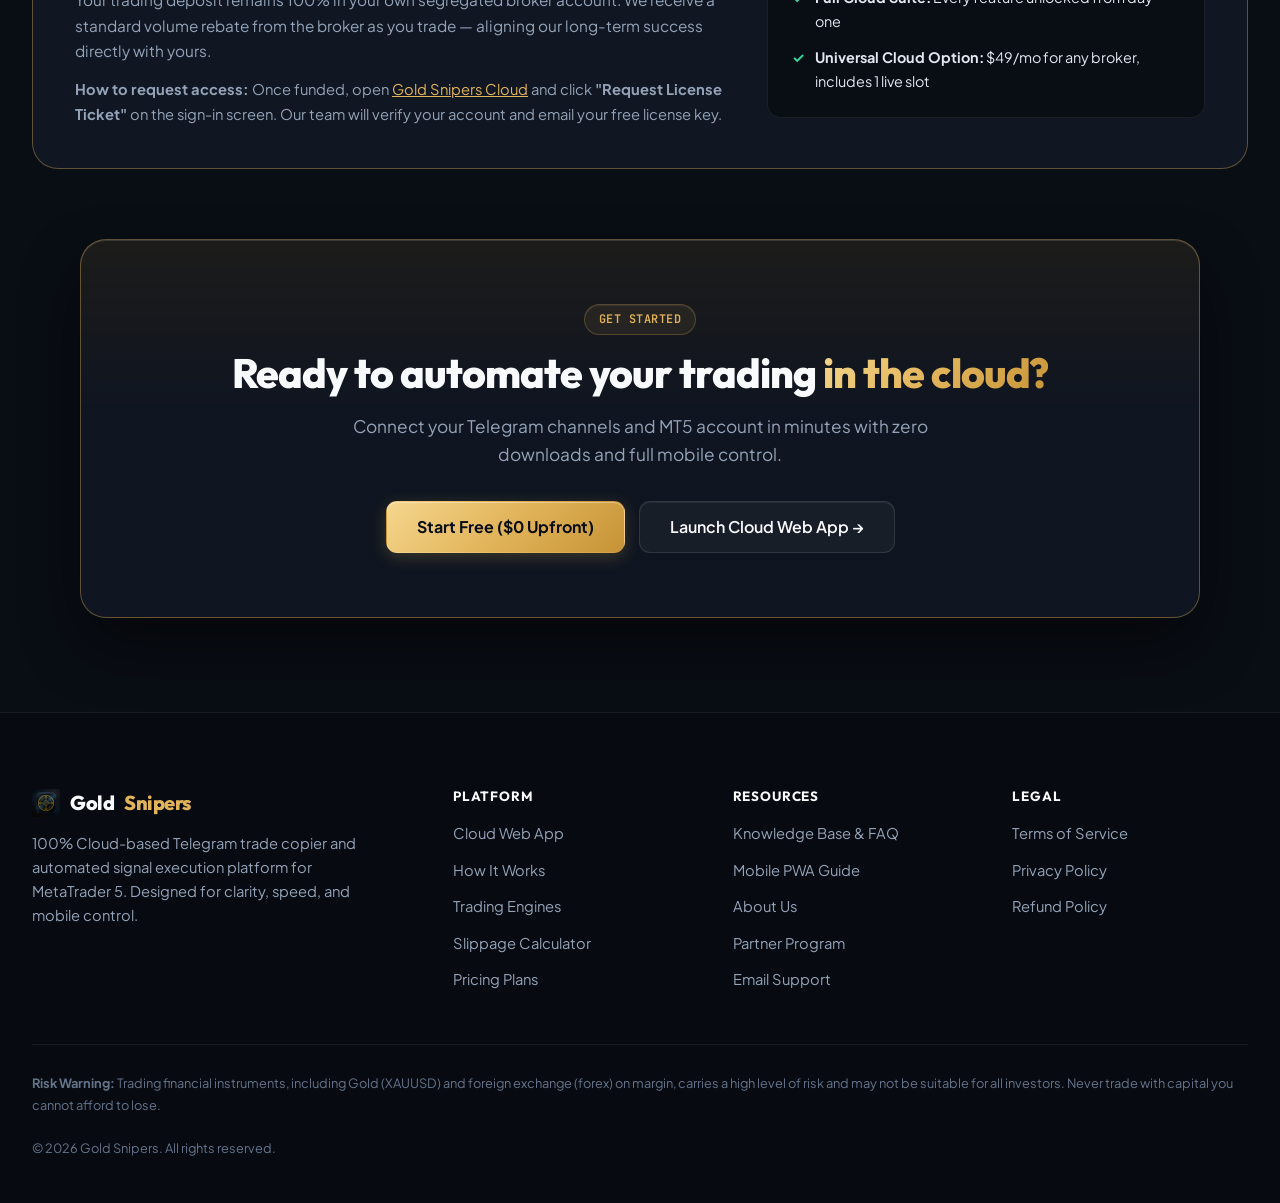
==== commit f671ea7b: "docs: use MetaTrader API Gateway naming and support@goldsnipersbot.com contact" ====
--- a/about.html
+++ b/about.html
@@ -336,7 +336,7 @@
                     <div class="pillar-card">
                         <div class="pillar-num">Pillar 01</div>
                         <h3>100% Cloud-Native Execution</h3>
-                        <p>No desktop installers, no DLL files, and no VPS servers to maintain. Gold Snipers Cloud runs 24/7 in high-availability datacenters and bridges directly to your MT5 broker via MetaAPI.</p>
+                        <p>No desktop installers, no DLL files, and no VPS servers to maintain. Gold Snipers Cloud runs 24/7 in high-availability datacenters and bridges directly to your MT5 broker via the MetaTrader API Gateway.</p>
                     </div>
                     <div class="pillar-card">
                         <div class="pillar-num">Pillar 02</div>
@@ -477,7 +477,7 @@
                         <li><a href="download.html">Mobile PWA Guide</a></li>
                         <li><a href="about.html">About Us</a></li>
                         <li><a href="partners.html">Partner Program</a></li>
-                        <li><a href="https://t.me/goldsniperssupport" target="_blank" rel="noopener noreferrer">Telegram Support</a></li>
+                        <li><a href="mailto:support@goldsnipersbot.com">Email Support</a></li>
                     </ul>
                 </div>
                 <div class="footer-links">
--- a/style.css
+++ b/style.css
@@ -1481,6 +1481,23 @@
     margin-bottom: 18px;
 }
 
+.pricing-pill-row {
+    display: flex;
+    flex-wrap: wrap;
+    gap: 8px;
+    margin-bottom: 18px;
+}
+
+.pricing-pill-row .broker-freedom-pill {
+    margin-bottom: 0;
+}
+
+.web-terminal-pill {
+    background: var(--accent-gold-soft);
+    border-color: var(--border-gold);
+    color: var(--accent-gold);
+}
+
 .broker-partner-pill {
     background: var(--accent-gold-soft);
     border-color: var(--border-gold);
@@ -1535,7 +1552,7 @@
     min-height: 40px;
 }
 
-.metaapi-notice-box {
+.gateway-notice-box {
     max-width: 1120px;
     margin: 32px auto 0;
     padding: 22px 28px;
@@ -1553,7 +1570,7 @@
     margin-bottom: 6px;
 }
 
-.metaapi-notice-box p {
+.gateway-notice-box p {
     font-size: 0.88rem;
     color: var(--text-muted);
     line-height: 1.65;
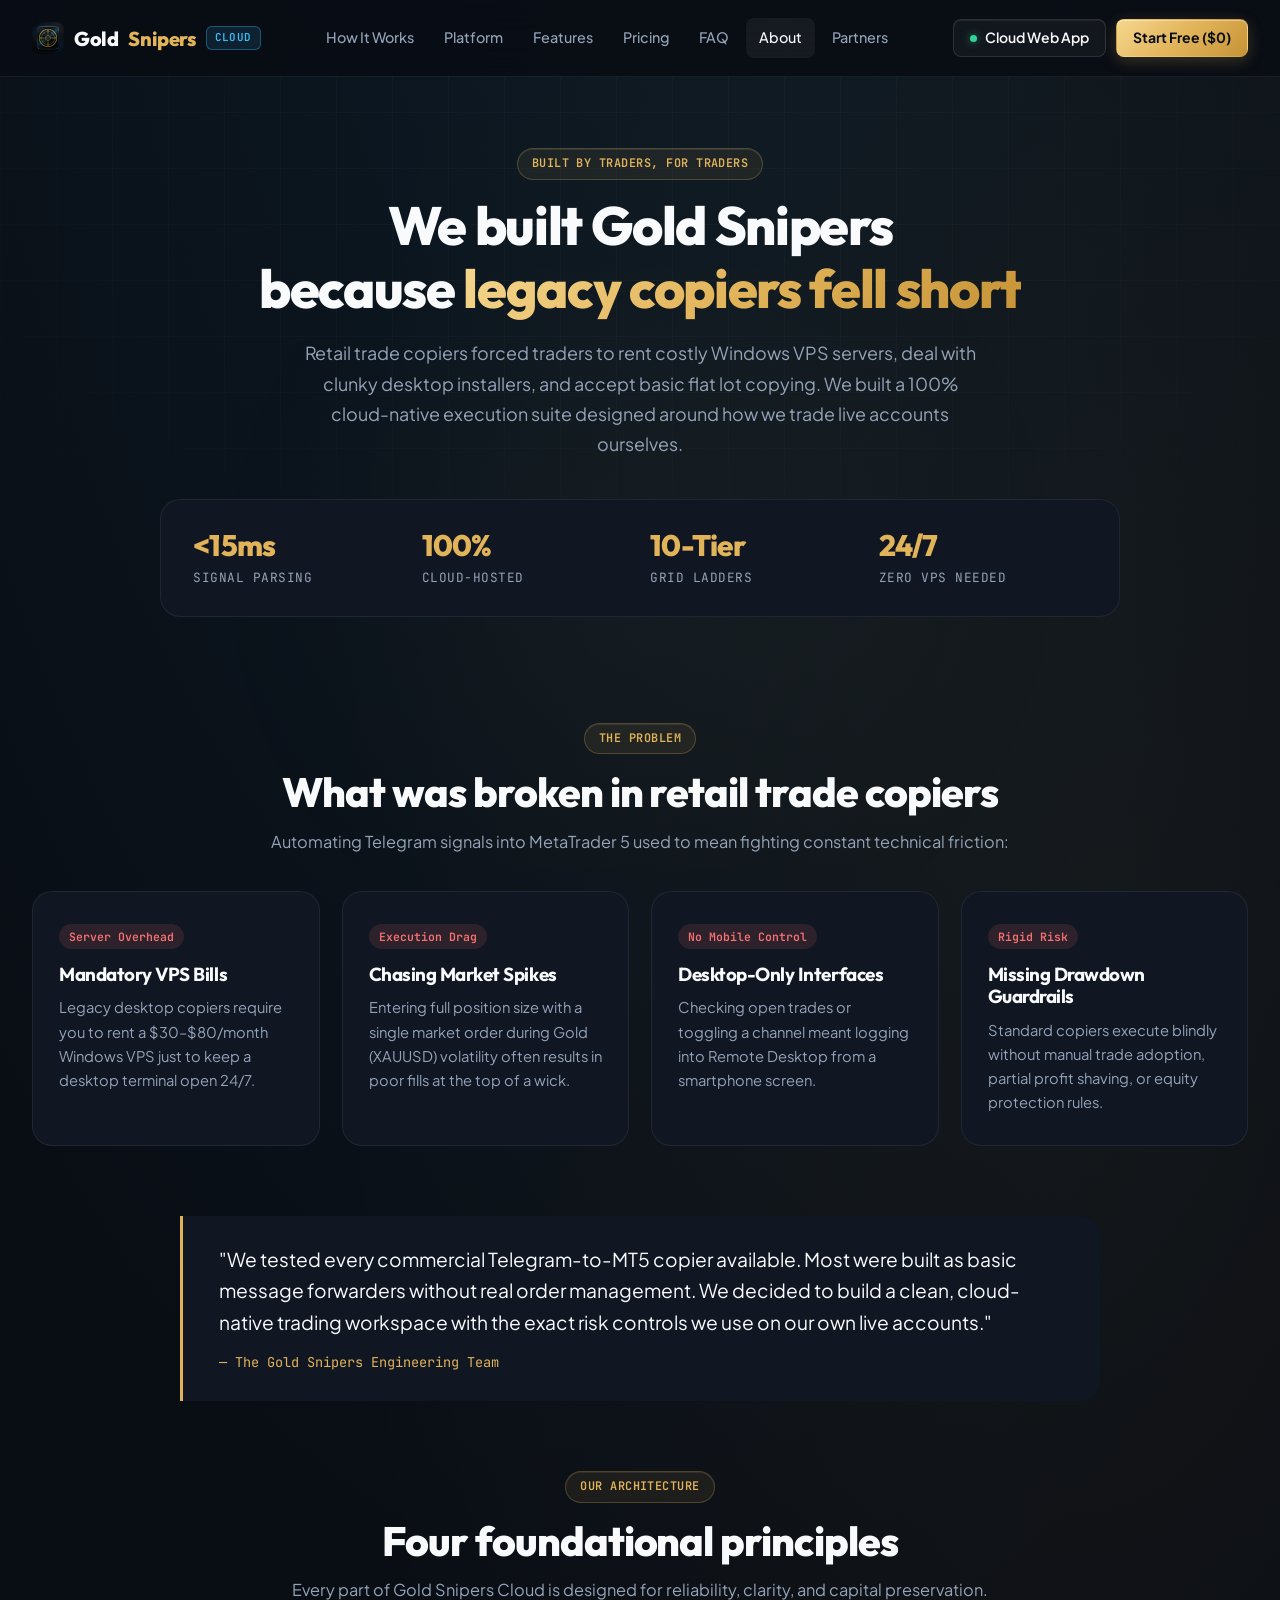
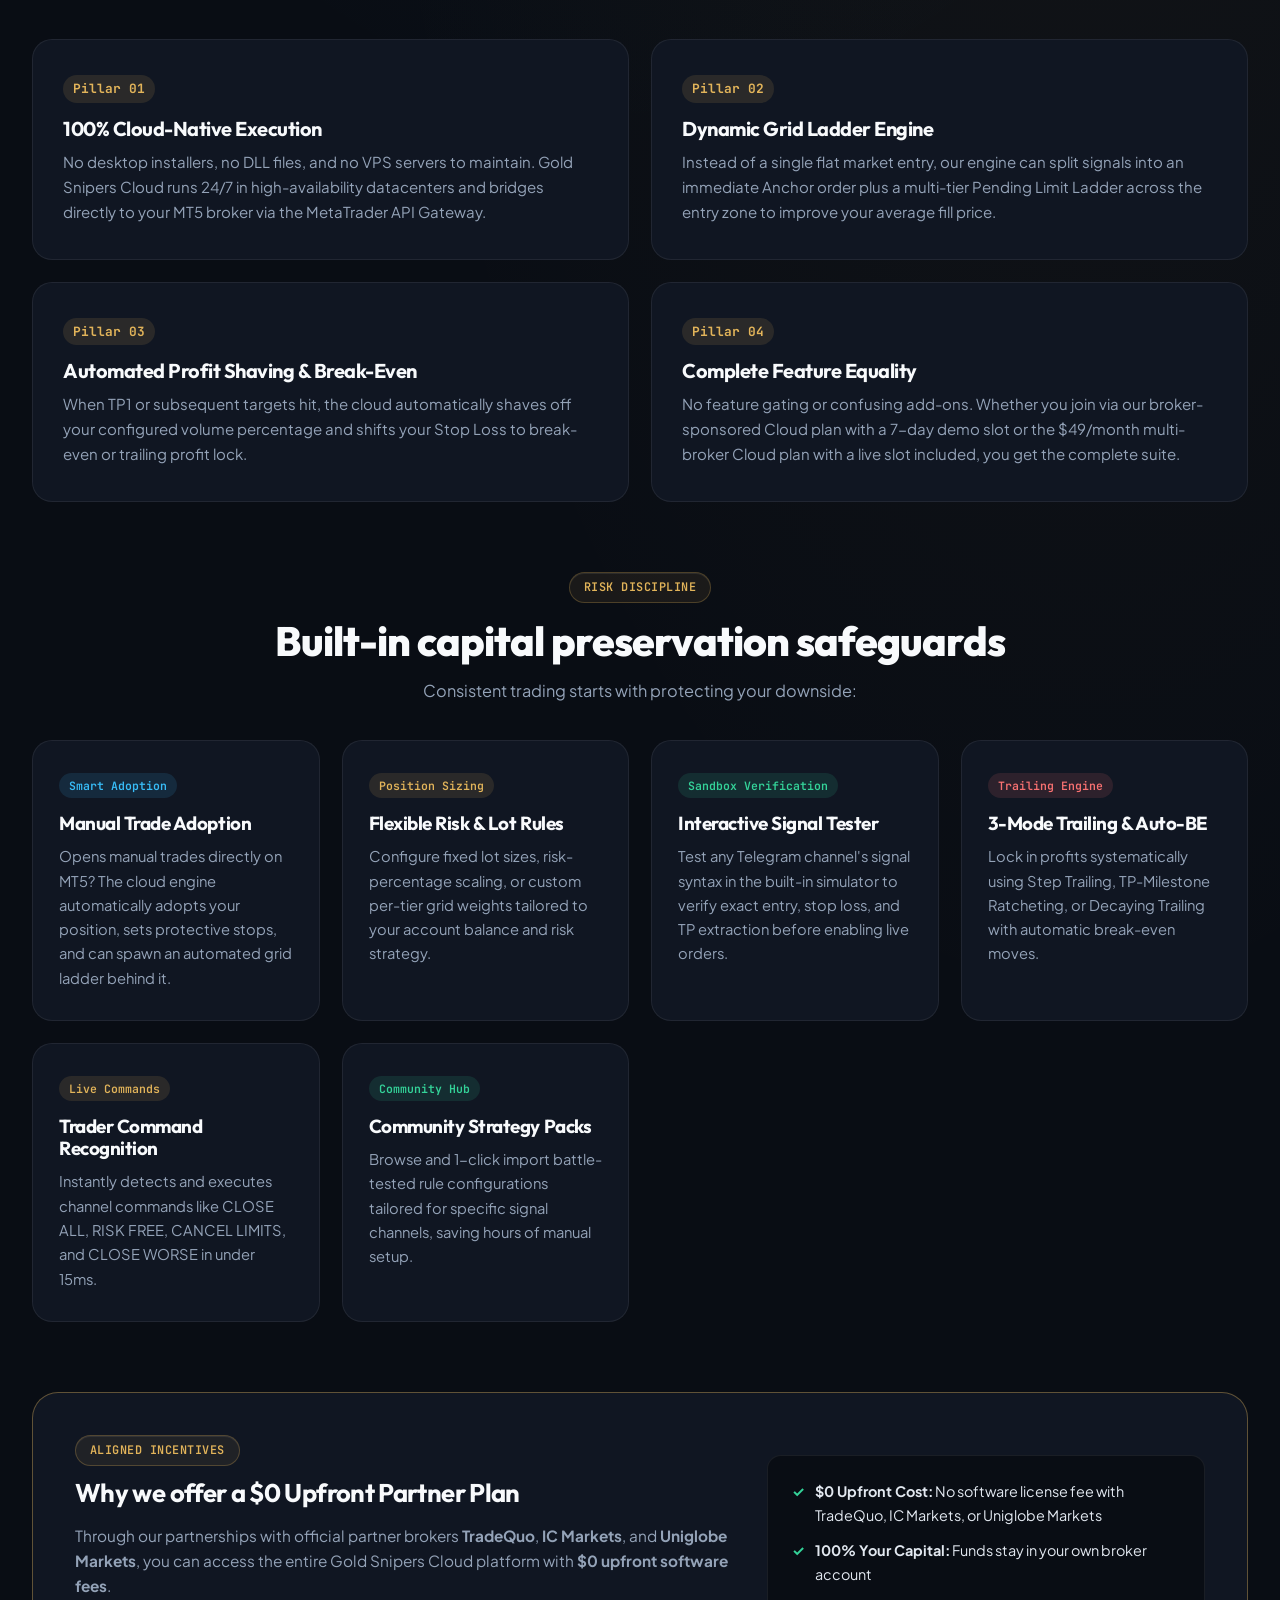
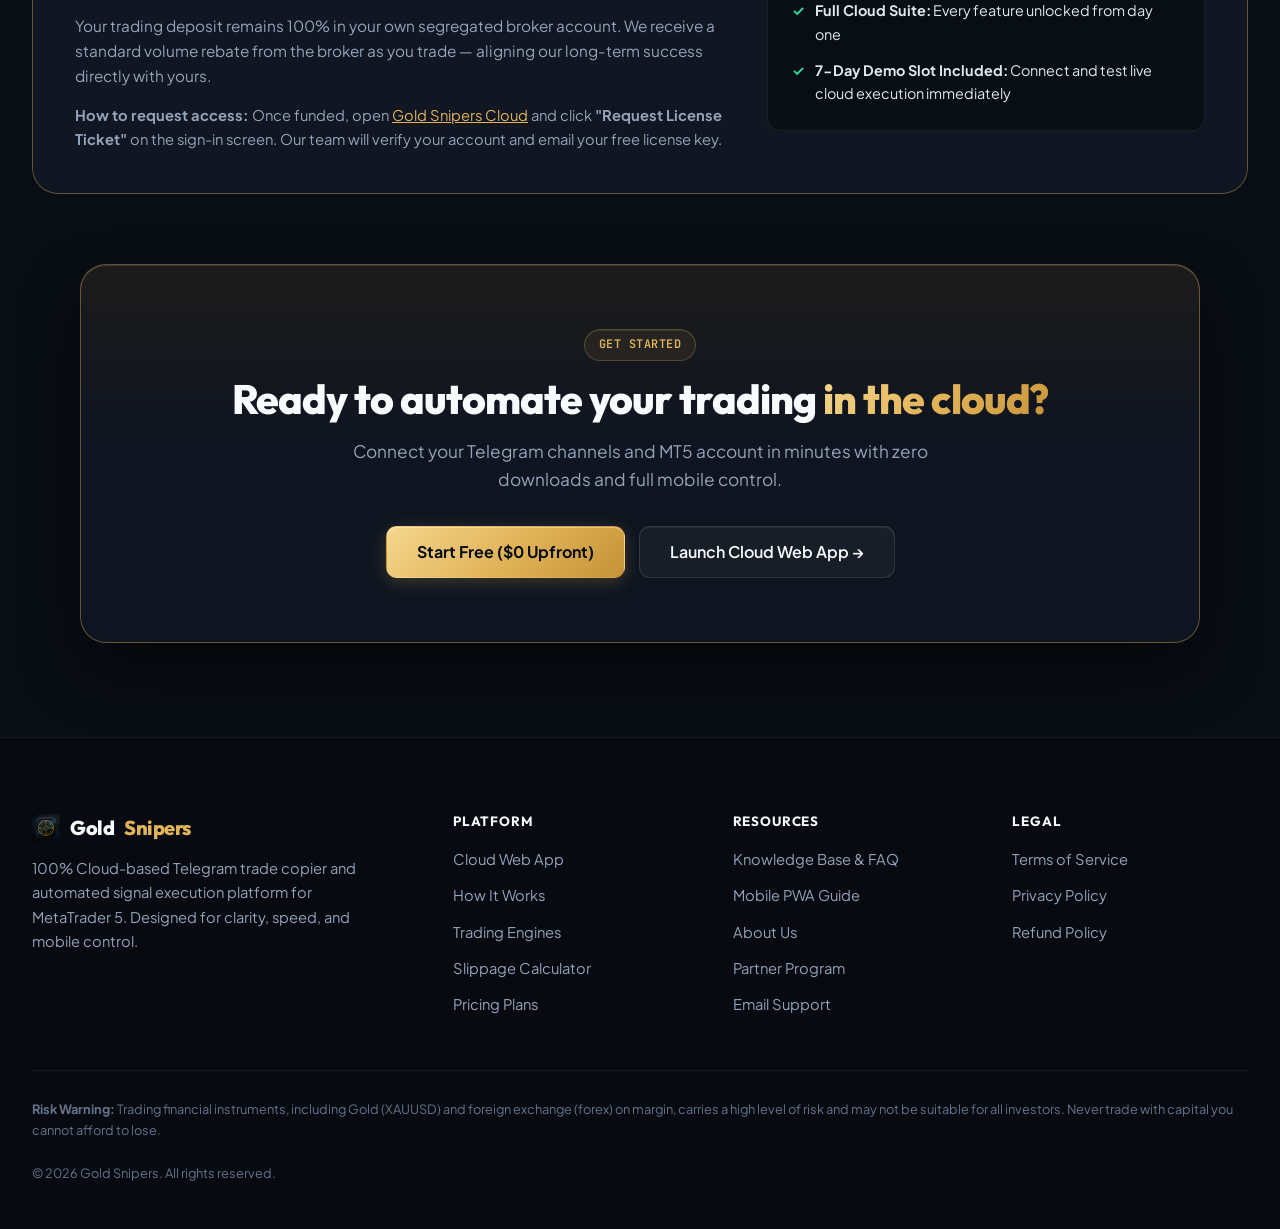
==== commit feb3e4ba: "feat(pricing): showcase TradeQuo, IC Markets & Uniglobe partner brokers and archive $49/mo plan" ====
--- a/about.html
+++ b/about.html
@@ -408,14 +408,14 @@
                     <div>
                         <div class="section-eyebrow" style="margin-bottom: 12px;">Aligned Incentives</div>
                         <h3>Why we offer a $0 Upfront Partner Plan</h3>
-                        <p>Through our partnership with official partner broker <strong>TradeQuo</strong>, you can access the entire Gold Snipers Cloud platform with <strong>$0 upfront software fees</strong>.</p>
+                        <p>Through our partnerships with official partner brokers <strong>TradeQuo</strong>, <strong>IC Markets</strong>, and <strong>Uniglobe Markets</strong>, you can access the entire Gold Snipers Cloud platform with <strong>$0 upfront software fees</strong>.</p>
                         <p style="margin-bottom: 0;">Your trading deposit remains 100% in your own segregated broker account. We receive a standard volume rebate from the broker as you trade — aligning our long-term success directly with yours.</p>
                         <p style="margin-top: 14px; margin-bottom: 0; font-size: 0.92em; color: var(--text-muted);"><strong>How to request access:</strong> Once funded, open <a href="https://cloud.goldsnipersbot.com" target="_blank" rel="noopener noreferrer" style="color: var(--accent-gold); text-decoration: underline;">Gold Snipers Cloud</a> and click <strong>"Request License Ticket"</strong> on the sign-in screen. Our team will verify your account and email your free license key.</p>
                     </div>
                     <div class="broker-callout-checks">
                         <div class="broker-callout-check">
                             <span class="icon">✓</span>
-                            <span><strong>$0 Upfront Cost:</strong> No software license fee with TradeQuo</span>
+                            <span><strong>$0 Upfront Cost:</strong> No software license fee with TradeQuo, IC Markets, or Uniglobe Markets</span>
                         </div>
                         <div class="broker-callout-check">
                             <span class="icon">✓</span>
@@ -427,7 +427,7 @@
                         </div>
                         <div class="broker-callout-check">
                             <span class="icon">✓</span>
-                            <span><strong>Universal Cloud Option:</strong> $49/mo for any broker, includes 1 live slot</span>
+                            <span><strong>7-Day Demo Slot Included:</strong> Connect and test live cloud execution immediately</span>
                         </div>
                     </div>
                 </div>
--- a/style.css
+++ b/style.css
@@ -1455,6 +1455,48 @@
     margin-bottom: 18px;
 }
 
+.pricing-card-v2 .price-container.price-discounted {
+    flex-wrap: wrap;
+    gap: 10px 14px;
+}
+
+.pricing-card-v2 .price-numbers-wrap {
+    display: inline-flex;
+    align-items: baseline;
+    gap: 10px;
+}
+
+.pricing-card-v2 .price-was {
+    font-family: var(--font-display);
+    font-size: 1.95rem;
+    font-weight: 700;
+    color: #C7D2E0;
+    text-decoration: line-through;
+    text-decoration-color: rgba(239, 68, 68, 0.7);
+    text-decoration-thickness: 2px;
+    line-height: 1;
+    letter-spacing: -0.02em;
+}
+
+.pricing-card-v2 .price-promo-badge {
+    display: inline-flex;
+    align-items: center;
+    align-self: center;
+    gap: 5px;
+    padding: 4px 12px;
+    border-radius: 999px;
+    font-family: var(--font-mono);
+    font-size: 0.72rem;
+    font-weight: 700;
+    letter-spacing: 0.04em;
+    text-transform: uppercase;
+    color: #34D399;
+    background: rgba(52, 211, 153, 0.12);
+    border: 1px solid rgba(52, 211, 153, 0.35);
+    box-shadow: 0 0 14px -2px rgba(52, 211, 153, 0.22);
+    white-space: nowrap;
+}
+
 .pricing-card-v2 .price-val {
     font-family: var(--font-display);
     font-size: 3.25rem;
@@ -1552,9 +1594,162 @@
     min-height: 40px;
 }
 
+/* --- Multi-Broker Partner Grid ($0 Upfront) --- */
+.pricing-broker-grid {
+    display: grid;
+    grid-template-columns: repeat(3, minmax(0, 1fr));
+    gap: 24px;
+    max-width: 1160px;
+    margin: 0 auto;
+    align-items: stretch;
+}
+
+.pricing-broker-card {
+    padding: 38px 28px 28px;
+    transition: var(--transition-smooth);
+}
+
+.pricing-broker-card:hover {
+    transform: translateY(-4px);
+    border-color: var(--accent-gold);
+    box-shadow: 0 24px 52px -12px rgba(0, 0, 0, 0.72), 0 0 0 1px rgba(226, 180, 90, 0.22);
+}
+
+.pricing-broker-card .plan-badge-top {
+    left: 26px;
+    font-size: 0.72rem;
+    padding: 4px 12px;
+}
+
+.pricing-broker-card .plan-header h3 {
+    font-size: 1.48rem;
+}
+
+.pricing-broker-card .plan-tagline {
+    font-size: 0.86rem;
+    margin-bottom: 18px;
+}
+
+.pricing-broker-card .price-val {
+    font-size: 2.75rem;
+}
+
+.pricing-broker-card .price-cycle {
+    font-size: 0.88rem;
+}
+
+.pricing-broker-card .pricing-explainer {
+    font-size: 0.89rem;
+    margin-bottom: 20px;
+    padding-bottom: 18px;
+}
+
+.pricing-broker-card .pricing-feature-list {
+    margin-bottom: 26px;
+    gap: 10px;
+}
+
+.pricing-broker-card .pricing-feature-list li {
+    font-size: 0.88rem;
+    gap: 10px;
+}
+
+.pricing-broker-card .plan-sub-note {
+    min-height: 36px;
+    font-size: 0.76rem;
+    margin-top: 12px;
+}
+
+.plan-badge-top.broker-alt {
+    background: linear-gradient(135deg, #E2E8F0 0%, #CBD5E1 100%);
+    color: #090D14;
+}
+
+.plan-badge-top.broker-cyan {
+    background: linear-gradient(135deg, #7DD3FC 0%, #38BDF8 100%);
+    color: #090D14;
+}
+
+/* Shared "Included in Every Partner Cloud Plan" Panel */
+.partner-included-panel {
+    max-width: 1160px;
+    margin: 28px auto 0;
+    padding: 32px 36px;
+    border-radius: var(--radius-xl);
+    background: var(--card-surface);
+    border: 1px solid var(--border-gold);
+    box-shadow: var(--shadow-card);
+}
+
+.partner-included-header {
+    display: flex;
+    align-items: center;
+    justify-content: space-between;
+    gap: 20px;
+    padding-bottom: 22px;
+    margin-bottom: 24px;
+    border-bottom: 1px solid var(--border-subtle);
+    flex-wrap: wrap;
+}
+
+.partner-included-header h3 {
+    font-size: 1.25rem;
+    font-weight: 800;
+    color: var(--text-main);
+    margin-bottom: 4px;
+}
+
+.partner-included-header p {
+    font-size: 0.9rem;
+    color: var(--text-muted);
+    margin: 0;
+}
+
+.partner-included-grid {
+    list-style: none;
+    margin: 0;
+    padding: 0;
+    display: grid;
+    grid-template-columns: repeat(3, minmax(0, 1fr));
+    gap: 14px 26px;
+}
+
+.partner-included-grid li {
+    font-size: 0.9rem;
+    color: var(--text-secondary);
+    display: flex;
+    align-items: flex-start;
+    gap: 10px;
+    line-height: 1.45;
+}
+
+.partner-claim-bar {
+    margin-top: 24px;
+    padding-top: 20px;
+    border-top: 1px solid var(--border-subtle);
+    display: flex;
+    align-items: center;
+    justify-content: space-between;
+    gap: 18px;
+    flex-wrap: wrap;
+}
+
+.partner-claim-bar p {
+    font-size: 0.85rem;
+    color: var(--text-muted);
+    margin: 0;
+    line-height: 1.55;
+    flex: 1;
+    min-width: 260px;
+}
+
+.partner-claim-bar strong {
+    color: var(--text-main);
+}
+
 .gateway-notice-box {
-    max-width: 1120px;
-    margin: 32px auto 0;
+    max-width: 1160px;
+    margin: 28px auto 0;
     padding: 22px 28px;
     border-radius: var(--radius-md);
     border: 1px solid var(--border-default);
@@ -1578,7 +1773,7 @@
 
 /* --- 1-on-1 Setup Add-on Card --- */
 .setup-addon-card {
-    max-width: 1120px;
+    max-width: 1160px;
     margin: 28px auto 0 auto;
     padding: 30px 36px;
     border-radius: var(--radius-xl);
@@ -1706,8 +1901,15 @@
 }
 
 @media (max-width: 960px) {
-    .pricing-grid-cloud {
+    .pricing-grid-cloud,
+    .pricing-broker-grid {
         grid-template-columns: 1fr;
+    }
+    .partner-included-grid {
+        grid-template-columns: 1fr;
+    }
+    .partner-included-panel {
+        padding: 26px 22px;
     }
     .pricing-card-v2 {
         padding: 36px 26px;
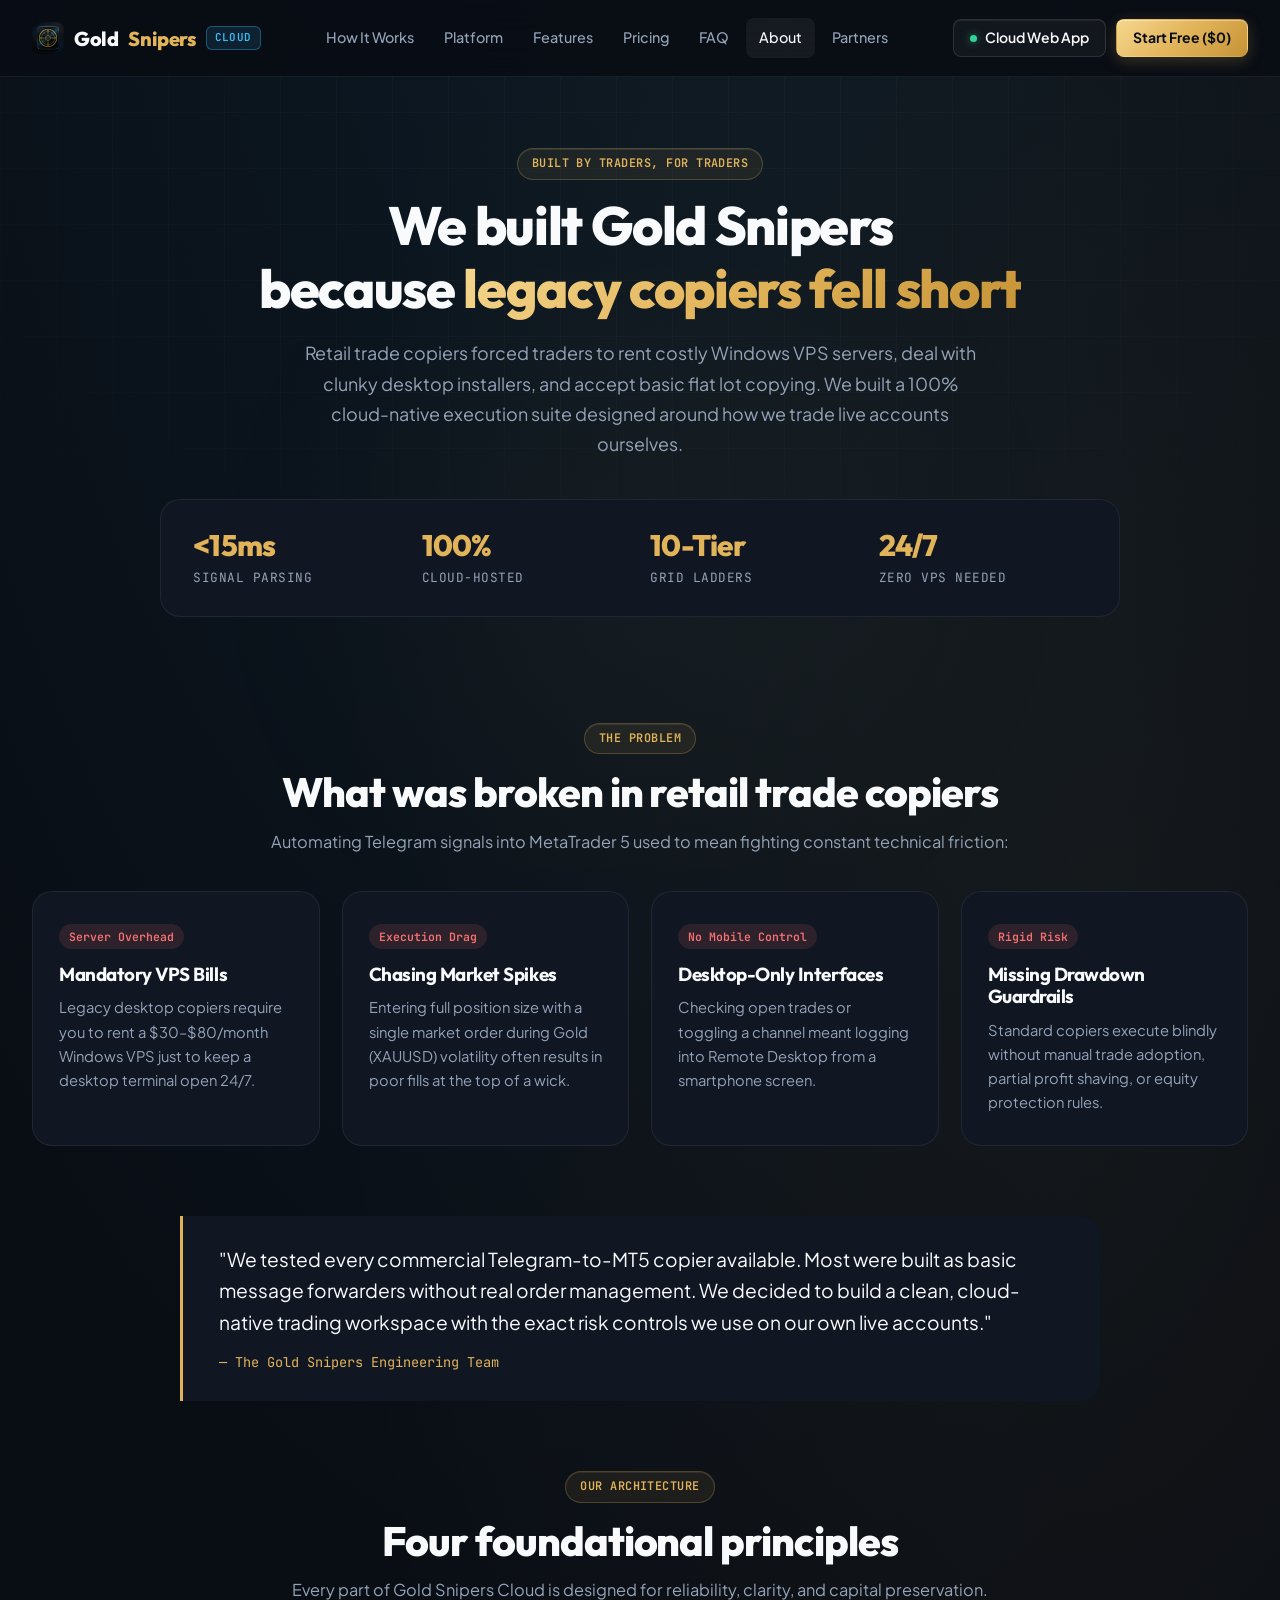
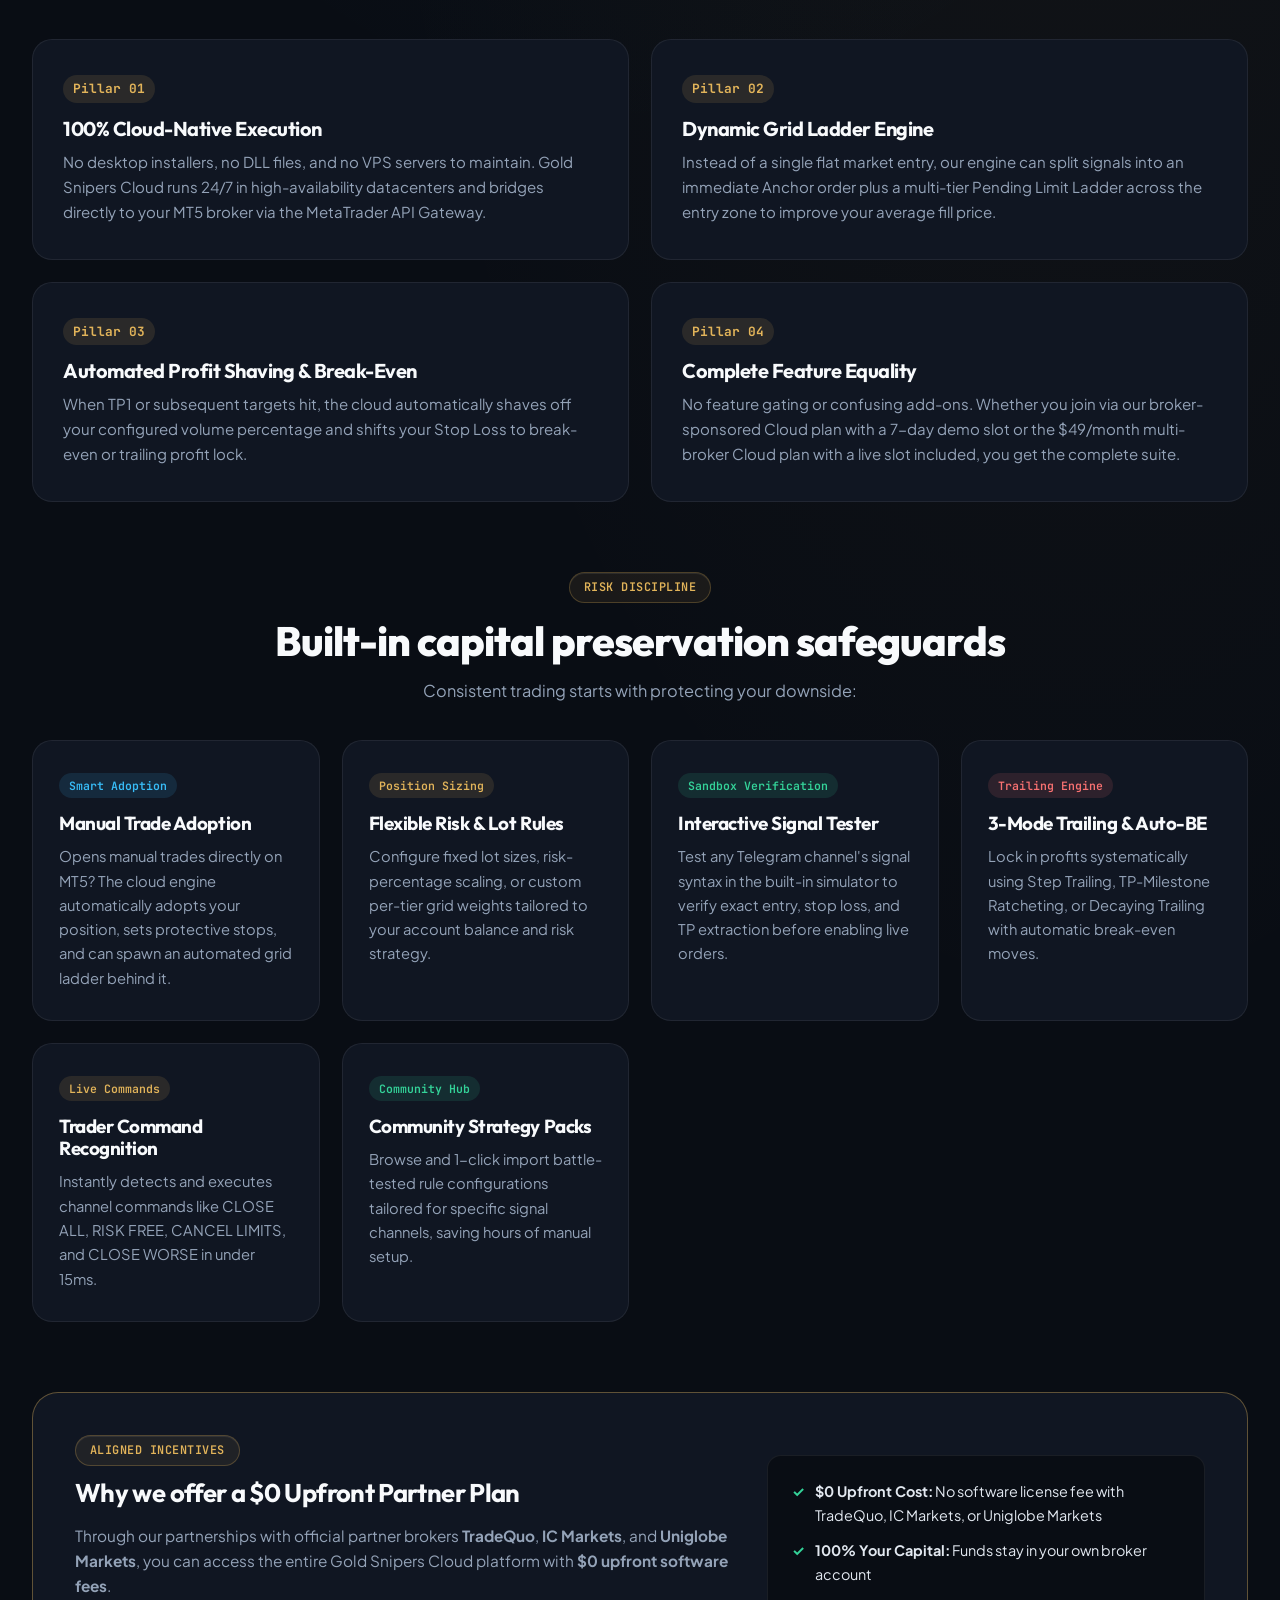
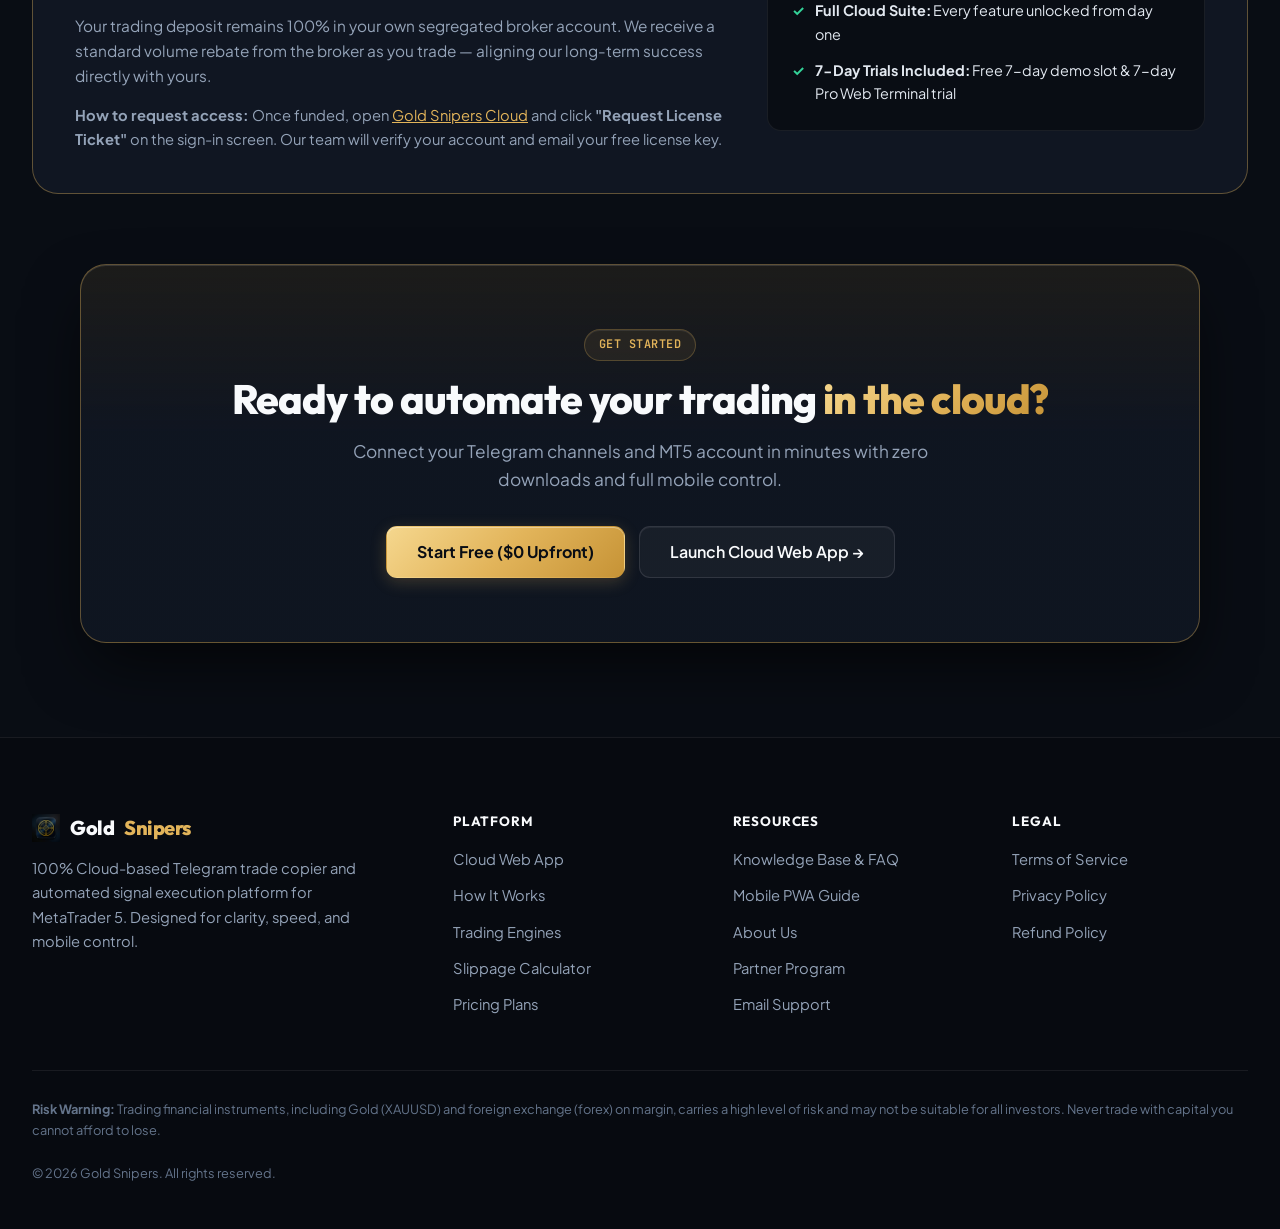
==== commit 3fb3c270: "style(pricing): distinct Gold/Emerald/Cyan themes per broker, 7-day Pro Terminal trial & full featur" ====
--- a/about.html
+++ b/about.html
@@ -427,7 +427,7 @@
                         </div>
                         <div class="broker-callout-check">
                             <span class="icon">✓</span>
-                            <span><strong>7-Day Demo Slot Included:</strong> Connect and test live cloud execution immediately</span>
+                            <span><strong>7-Day Trials Included:</strong> Free 7-day demo slot &amp; 7-day Pro Web Terminal trial</span>
                         </div>
                     </div>
                 </div>
--- a/style.css
+++ b/style.css
@@ -303,6 +303,21 @@
     transform: translateY(-1px);
     border-color: rgba(125, 211, 252, 0.6);
     box-shadow: inset 0 1px 0 rgba(255, 255, 255, 0.6), 0 8px 26px rgba(56, 189, 248, 0.42);
+}
+
+.btn-emerald {
+    background: linear-gradient(135deg, #6EE7B7 0%, #34D399 50%, #059669 100%);
+    color: #061310;
+    font-weight: 700;
+    border: 1px solid rgba(52, 211, 153, 0.45);
+    box-shadow: inset 0 1px 0 rgba(255, 255, 255, 0.42), 0 4px 18px rgba(52, 211, 153, 0.26);
+}
+
+.btn-emerald:hover {
+    filter: brightness(1.08);
+    transform: translateY(-1px);
+    border-color: rgba(110, 231, 183, 0.65);
+    box-shadow: inset 0 1px 0 rgba(255, 255, 255, 0.58), 0 8px 26px rgba(52, 211, 153, 0.40);
 }
 
 .btn-secondary {
@@ -1615,6 +1630,59 @@
     box-shadow: 0 24px 52px -12px rgba(0, 0, 0, 0.72), 0 0 0 1px rgba(226, 180, 90, 0.22);
 }
 
+/* Per-Broker Distinct Card Themes */
+.pricing-card-v2.featured-emerald {
+    border-color: rgba(52, 211, 153, 0.38);
+    background: linear-gradient(180deg, rgba(52, 211, 153, 0.10) 0%, rgba(16, 22, 34, 0.92) 45%);
+    box-shadow: var(--shadow-elevated);
+}
+
+.pricing-broker-card.featured-emerald:hover {
+    border-color: #34D399;
+    box-shadow: 0 24px 52px -12px rgba(0, 0, 0, 0.72), 0 0 0 1px rgba(52, 211, 153, 0.28);
+}
+
+.pricing-broker-card.featured-cloud:hover {
+    border-color: #38BDF8;
+    box-shadow: 0 24px 52px -12px rgba(0, 0, 0, 0.72), 0 0 0 1px rgba(56, 189, 248, 0.28);
+}
+
+.plan-badge-top.broker-emerald {
+    background: linear-gradient(135deg, #6EE7B7 0%, #34D399 55%, #10B981 100%);
+    color: #061310;
+}
+
+.broker-emerald-pill {
+    background: var(--accent-green-soft);
+    border-color: rgba(52, 211, 153, 0.38);
+    color: var(--accent-green);
+}
+
+.broker-cyan-pill {
+    background: var(--accent-cyan-soft);
+    border-color: var(--border-teal);
+    color: var(--accent-cyan);
+}
+
+.broker-trial-pill {
+    background: rgba(167, 139, 250, 0.12);
+    border-color: rgba(167, 139, 250, 0.36);
+    color: #C4B5FD;
+}
+
+.partner-claim-compact {
+    padding: 20px 28px;
+}
+
+.pricing-broker-card .pricing-pill-row {
+    gap: 6px;
+}
+
+.pricing-broker-card .broker-freedom-pill {
+    font-size: 0.74rem;
+    padding: 4px 11px;
+}
+
 .pricing-broker-card .plan-badge-top {
     left: 26px;
     font-size: 0.72rem;
